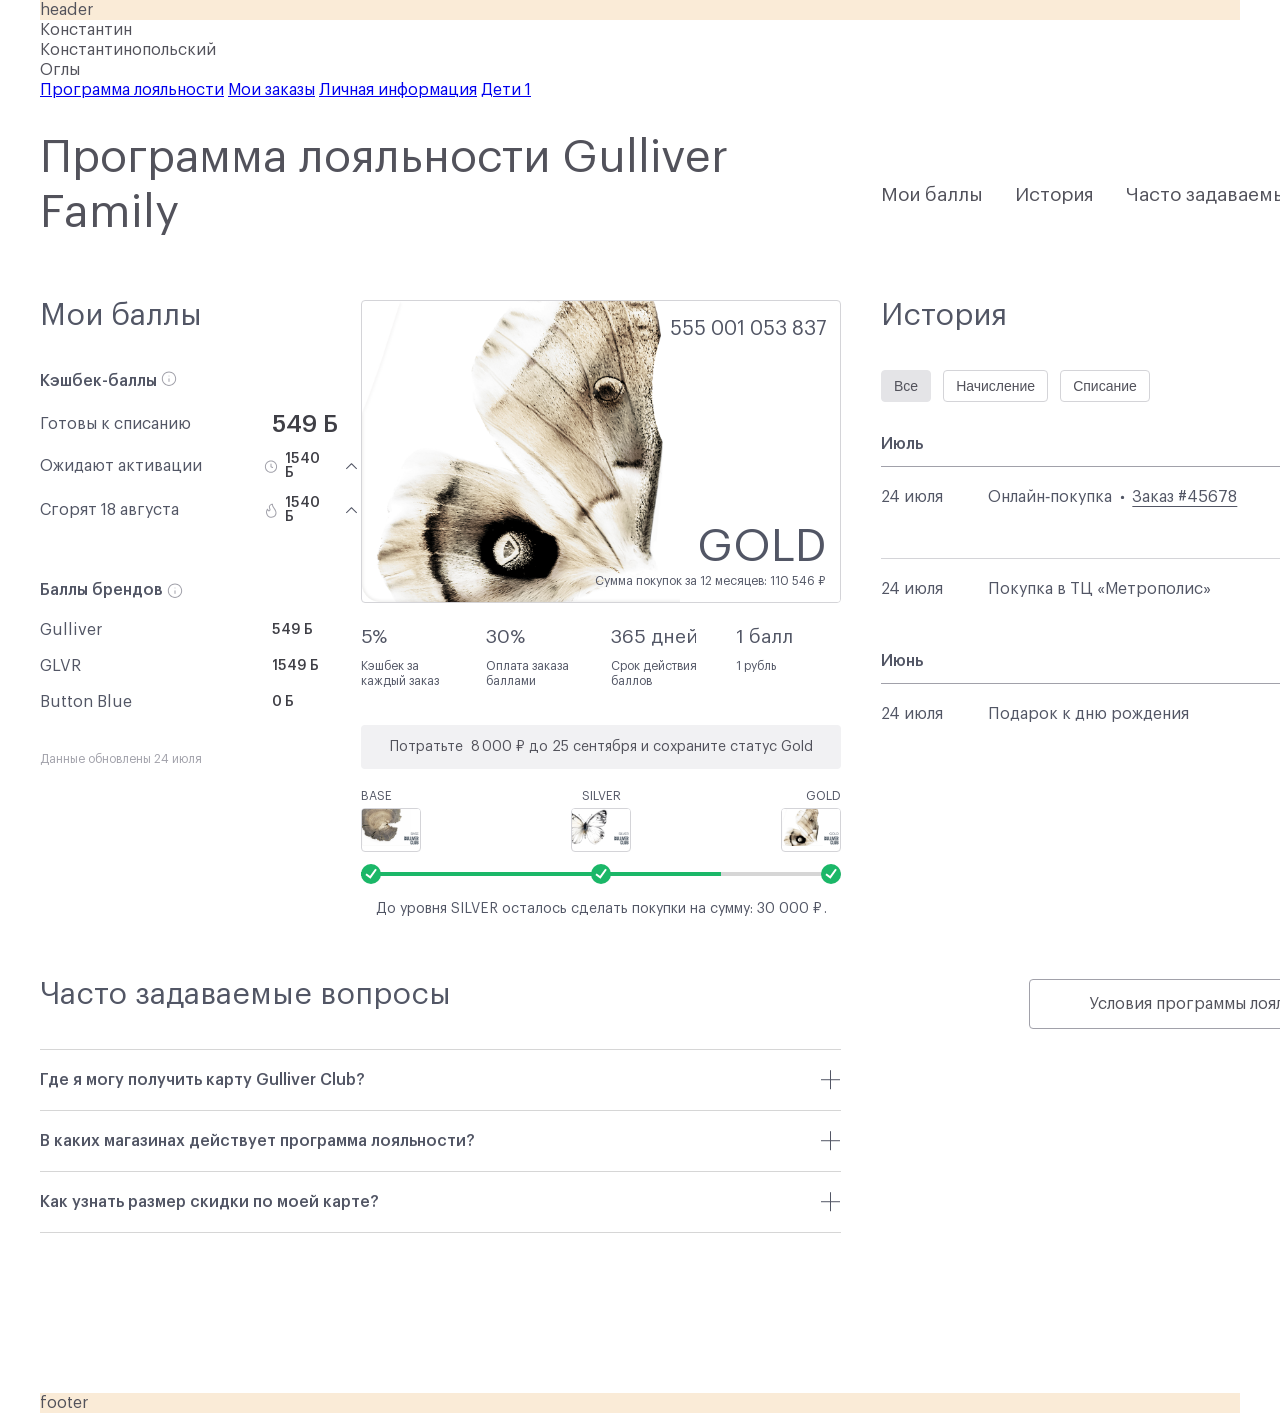
==== loyalty-program.html @ 59aca5d2 "new version" ====
<!DOCTYPE html>
<html lang="ru">

<head>
    <meta charset="UTF-8">
    <meta name="viewport" content="width=device-width, initial-scale=1.0">
    <title>Gulliver Family - Программа лояльности</title>
    <link rel="stylesheet" href="css/minireset.min.css">
    <link rel="stylesheet" href="fonts/stylesheet.css">
    <link rel="stylesheet" href="css/style.css">
</head>

<body>
    <div class="true-container">  
        <header class="header">header</header>

        <div class="personal-loyalty">

            <div class="personal-loyalty__sidebar sidebar">
                <div class="sidebar__username">Константин<br> Константинопольский<br> Оглы</div>
                <nav class="sidebar__menu">
                    <a href="#" class="sidebar__menu-item sidebar__menu-item_active">Программа лояльности</a>
                    <a href="#" class="sidebar__menu-item">Мои заказы</a>
                    <a href="#" class="sidebar__menu-item">Личная информация</a>
                    <a href="#" class="sidebar__menu-item">Дети <span class="sidebar__menu-count">1</span></a>
                </nav>
            </div>

            <div class="personal-loyalty__content loyalty">

                <h1 class="loyalty__title">Программа лояльности Gulliver Family</h1>

                <nav class="loyalty__menu">
                    <a href="#points" class="loyalty__menu-item">Мои баллы</a>
                    <a href="#history" class="loyalty__menu-item">История</a>
                    <a href="#faq" class="loyalty__menu-item">Часто задаваемые вопросы</a>
                </nav>

                <section class="loyalty__points points" id="points">
                    <div class="points__list-side">
                        <div class="section-title">Мои баллы</div>
                        <div class="points__wrapper">
                            <div class="points__block">
                                <div class="points__title">
                                    <span>Кэшбек-баллы</span>
                                    <div class="popover">
                                        <svg class="popover__button" width="16" height="17" viewBox="0 0 16 17" fill="none" xmlns="http://www.w3.org/2000/svg">
                                            <path d="M8.00098 1.55078C11.9587 1.55113 15.167 4.75995 15.167 8.71777C15.1666 12.6753 11.9585 15.8834 8.00098 15.8838C4.04315 15.8838 0.834337 12.6755 0.833984 8.71777C0.833984 4.75973 4.04294 1.55078 8.00098 1.55078ZM8.00098 2.55078C4.59522 2.55078 1.83398 5.31202 1.83398 8.71777C1.83434 12.1232 4.59544 14.8838 8.00098 14.8838C11.4062 14.8834 14.1666 12.123 14.167 8.71777C14.167 5.31223 11.4064 2.55113 8.00098 2.55078ZM8.00098 8.21777C8.27682 8.21812 8.50098 8.44185 8.50098 8.71777V11.3838C8.5008 11.6596 8.27672 11.8834 8.00098 11.8838C7.72494 11.8838 7.50115 11.6598 7.50098 11.3838V8.71777C7.50098 8.44163 7.72483 8.21777 8.00098 8.21777ZM8.00684 5.55078C8.28283 5.55095 8.50684 5.77474 8.50684 6.05078C8.50666 6.32667 8.28272 6.55061 8.00684 6.55078H8.00098C7.72494 6.55078 7.50115 6.32677 7.50098 6.05078C7.50098 5.77464 7.72483 5.55078 8.00098 5.55078H8.00684Z" fill="#A1A1AA"/>
                                        </svg>
                                        <div class="popover__content">
                                            <h3>Как работают кэшбек-баллы:</h3>
                                            <ul>
                                                <li>Начисляем 5% с каждой покупки</li>
                                                <li>Активируются через 14 дней (покупка в магазине) / 30 дней (интернет-заказ).</li>
                                                <li>При оплате товаров баллы бренда списываются первыми. Если баллов не хватило, спишутся кешбэк‑баллы</li>
                                                <li>Можно оплатить до 30 % любого заказа</li>
                                                <li>Срок жизни — 365 дней.</li>
                                            </ul>
                                            <p>Баллы не спишутся:</p>
                                            <ul>
                                                <li>В аутлетах</li>
                                                <li>В отделах «Gulliver Toys»</li>
                                                <li>На переоценку ‑10%/‑20%</li>
                                                <li>Подарочные сертификаты</li>
                                                <li>Оплату пакетов</li>
                                            </ul>
                                        </div>
                                    </div>
                                </div>
                                <div class="points__list">
                                    <div class="points__item points-item">
                                        <div class="points-item__name">Готовы к списанию</div>
                                        <div class="points-item__value points-item__value_big">549 Б</div>
                                    </div>
                                    <div class="points__item points-item points-item_collapse">
                                        <div class="points-item__name">Ожидают активации</div>
                                        <div class="points-item__value points-item__value_clock">1540 Б</div>
                                    </div>
                                    <div class="points__sublist">
                                        <div class="points__subitem points-subitem">
                                            <div class="points-subitem__name">Активируются 24 августа</div>
                                            <div class="points-subitem__value">800 Б</div>  
                                        </div>
                                        <div class="points__subitem points-subitem">
                                            <div class="points-subitem__name">Активируются 31 сентября</div>
                                            <div class="points-subitem__value">745 Б</div>  
                                        </div>                                                 
                                    </div> 
                                    <div class="points__item points-item points-item_collapse">
                                        <div class="points-item__name">Сгорят 18 августа</div>
                                        <div class="points-item__value points-item__value_fire">1540 Б</div>
                                    </div>
                                    <div class="points__sublist">
                                        <div class="points__subitem points-subitem">
                                            <div class="points-subitem__name">Активируются 24 августа</div>
                                            <div class="points-subitem__value">800 Б</div>  
                                        </div>
                                        <div class="points__subitem points-subitem">
                                            <div class="points-subitem__name">Активируются 31 сентября</div>
                                            <div class="points-subitem__value">745 Б</div>  
                                        </div>                                                 
                                    </div> 
                                </div>
                            </div>

                            <div class="points__block">
                                <div class="points__title">
                                    <span>Баллы брендов</span>
                                    <svg width="16" height="17" viewBox="0 0 16 17" fill="none" xmlns="http://www.w3.org/2000/svg">
                                        <path d="M8.00098 1.55078C11.9587 1.55113 15.167 4.75995 15.167 8.71777C15.1666 12.6753 11.9585 15.8834 8.00098 15.8838C4.04315 15.8838 0.834337 12.6755 0.833984 8.71777C0.833984 4.75973 4.04294 1.55078 8.00098 1.55078ZM8.00098 2.55078C4.59522 2.55078 1.83398 5.31202 1.83398 8.71777C1.83434 12.1232 4.59544 14.8838 8.00098 14.8838C11.4062 14.8834 14.1666 12.123 14.167 8.71777C14.167 5.31223 11.4064 2.55113 8.00098 2.55078ZM8.00098 8.21777C8.27682 8.21812 8.50098 8.44185 8.50098 8.71777V11.3838C8.5008 11.6596 8.27672 11.8834 8.00098 11.8838C7.72494 11.8838 7.50115 11.6598 7.50098 11.3838V8.71777C7.50098 8.44163 7.72483 8.21777 8.00098 8.21777ZM8.00684 5.55078C8.28283 5.55095 8.50684 5.77474 8.50684 6.05078C8.50666 6.32667 8.28272 6.55061 8.00684 6.55078H8.00098C7.72494 6.55078 7.50115 6.32677 7.50098 6.05078C7.50098 5.77464 7.72483 5.55078 8.00098 5.55078H8.00684Z" fill="#A1A1AA"/>
                                    </svg>
                                </div>
                                <div class="points__list">
                                    <div class="points__item points-item">
                                        <div class="points-item__name">Gulliver</div>
                                        <div class="points-item__value">549 Б</div>
                                    </div>
                                    <div class="points__item points-item">
                                        <div class="points-item__name">GLVR</div>
                                        <div class="points-item__value">1549 Б</div>
                                    </div>
                                    <div class="points__item points-item">
                                        <div class="points-item__name">Button Blue</div>
                                        <div class="points-item__value">0 Б</div>
                                    </div>
                                </div>
                            </div>
                        </div> 
                        <div class="points__update">Данные обновлены 24 июля</div>
                    </div>
                    <div class="points__card-side">
                        <div class="card__image card-image">
                            <img class="card-image__image" src="img/card_gold.png" alt="">
                            <div class="card-image__overlay"></div>
                            <div class="card-image__number">555 001 053 837</div>
                            <div class="card-image__title">
                                <div class="card-image__status">GOLD</div>
                                <div class="card-image__amount">Сумма покупок за 12 месяцев:  110 546 ₽ </div>                                
                            </div>
                        </div>
                        <div class="card__conditions conditions">
                            <div class="conditions__item">
                                <div class="conditions__name">5%</div>
                                <div class="conditions__value">Кэшбек за каждый заказ</div>
                            </div>
                            <div class="conditions__item">
                                <div class="conditions__name">30%</div>
                                <div class="conditions__value">Оплата заказа баллами</div>
                            </div>
                            <div class="conditions__item">
                                <div class="conditions__name">365 дней</div>
                                <div class="conditions__value">Срок действия баллов</div>
                            </div>
                            <div class="conditions__item">
                                <div class="conditions__name">1 балл</div>
                                <div class="conditions__value">1 рубль</div>
                            </div>
                        </div>
                        <div class="card__message">Потратьте  8 000 ₽ до 25 сентября и сохраните статус Gold</div>

                        <div class="card__progress progress">
                            <div class="progress__status progress-status">
                                <div class="progress-status__item">
                                    <div class="progress-status__name">BASE</div>
                                    <div class="progress-status__image">
                                        <img src="img/card_base.png" alt="">
                                    </div>
                                </div>
                                <div class="progress-status__item">
                                    <div class="progress-status__name progress-status__name_center">SILVER</div>
                                    <div class="progress-status__image">
                                        <img src="img/card_silver.png" alt="">
                                    </div>
                                </div>
                                <div class="progress-status__item">
                                    <div class="progress-status__name progress-status__name_right">GOLD</div>
                                    <div class="progress-status__image">
                                        <img src="img/card_gold.png" alt="">
                                    </div>
                                </div>
                            </div>
                            <div class="progress__wrapper">
                                <progress class="progress__line" value="75" max="100"></progress>
                                <div class="progress__marker progress__marker_0 progress__marker_active"></div>
                                <div class="progress__marker progress__marker_50 progress__marker_active"></div>
                                <div class="progress__marker progress__marker_100 progress__marker_active"></div>                                
                            </div>
                            <div class="progress__message">До уровня SILVER осталось сделать покупки на сумму: 30 000 ₽ .</div>
                        </div>
                    </div>

                </section>

                <section class="loyalty__history history" id="history">
                    <div class="section-title">История</div>
                    <div class="history__header">
                        <div class="history__filter">
                            <button class="history__filter-item history__filter-item_active">Все</button>
                            <button class="history__filter-item">Начисление</button>
                            <button class="history__filter-item">Списание</button>
                        </div>
                        <input class="history__date-picker" id="air_datepicker" type="text">
                    </div>
                    <div class="history__wrapper">

                        <div class="history__block">
                            <div class="history__title">Июль</div>
                            <div class="history__item history-item">
                                <div class="history-item__date">24 июля</div>
                                <div class="history-item__order">
                                    <span class="history-item__order-action">Онлайн‑покупка</span>
                                    <a href="#" class="history-item__order-link">Заказ #45678</a>
                                </div>
                                <div class="history-item__points">
                                    <div class="history-item__points-changes">+ 549 Б</div>
                                    <div class="history-item__points-event history-item__points-event_clock">Активируются 07.08.25</div>
                                </div>
                            </div>
                            <div class="history__item history-item">
                                <div class="history-item__date">24 июля</div>
                                <div class="history-item__order">
                                    <div class="history-item__order-action">Покупка в ТЦ «Метрополис»</div>
                                </div>
                                <div class="history-item__points">
                                    <div class="history-item__points-changes">+ 549 Б</div>
                                    <div class="history-item__points-event history-item__points-event_fire">Сгорят 20.01.26</div>
                                </div>
                            </div>
                        </div>
                        <div class="history__block">
                            <div class="history__title">Июнь</div>
                            <div class="history__item history-item">
                                <div class="history-item__date">24 июля</div>
                                <div class="history-item__order">
                                    <div class="history-item__order-action">Подарок к дню рождения</div>
                                </div>
                                <div class="history-item__points">
                                    <div class="history-item__points-changes">+ 549 Б</div>
                                    <div class="history-item__points-event history-item__points-event_fire">Сгорят 07.08.25</div>
                                </div>
                            </div>
                        </div>

                    </div>
                </section>

                <section class="loyalty__faq faq" id="faq">
                    <div class="section-title">Часто задаваемые вопросы</div>
                    <div class="faq__item">
                        <button class="faq__question">Где я могу получить карту Gulliver Club?</button>
                        <div class="faq__answer">
                            <div class="faq__answer-inner">
                                <p>Вы можете связаться с нами любым удобным для вас способом. Все необходимые телефоны и адреса электронной почты указаны в разделе Контакты. Сотрудники офиса компании Gulliver работают в будние дни с 9:00 до 18:00 по московскому времени.</p>
                                <p>Вы можете связаться с нами любым удобным для вас способом. Все необходимые телефоны и адреса электронной почты указаны в разделе Контакты. Сотрудники офиса компании Gulliver работают в будние дни с 9:00 до 18:00 по московскому времени.</p>
                            </div>
                        </div>
                    </div>
                    <div class="faq__item">
                        <button class="faq__question">В каких магазинах действует программа лояльности?</button>
                        <div class="faq__answer">
                            <div class="faq__answer-inner">
                                <p>Вы можете связаться с нами любым удобным для вас способом. Все необходимые телефоны и адреса электронной почты указаны в разделе Контакты. Сотрудники офиса компании Gulliver работают в будние дни с 9:00 до 18:00 по московскому времени.</p>
                                <p>Вы можете связаться с нами любым удобным для вас способом. Все необходимые телефоны и адреса электронной почты указаны в разделе Контакты. Сотрудники офиса компании Gulliver работают в будние дни с 9:00 до 18:00 по московскому времени.</p>
                            </div>
                        </div>
                    </div>
                    <div class="faq__item">
                        <button class="faq__question">Как узнать размер скидки по моей карте?</button>
                        <div class="faq__answer">
                            <div class="faq__answer-inner">
                                <p>Вы можете связаться с нами любым удобным для вас способом. Все необходимые телефоны и адреса электронной почты указаны в разделе Контакты. Сотрудники офиса компании Gulliver работают в будние дни с 9:00 до 18:00 по московскому времени.</p>
                                <p>Вы можете связаться с нами любым удобным для вас способом. Все необходимые телефоны и адреса электронной почты указаны в разделе Контакты. Сотрудники офиса компании Gulliver работают в будние дни с 9:00 до 18:00 по московскому времени.</p>
                            </div>
                        </div>
                    </div>
                </section>

                <div class="loyalty__container">
                    <a href="#" class="loyalty__button">Условия программы лояльности</a>
                </div>

            </div>
        </div>

        <footer class="footer">footer</footer>
    </div>

    <script src="js/script.js"></script>
</body>

</html>
---- css/minireset.min.css ----
/*! minireset.css v0.0.6 | MIT License | github.com/jgthms/minireset.css */html,body,p,ol,ul,li,dl,dt,dd,blockquote,figure,fieldset,legend,textarea,pre,iframe,hr,h1,h2,h3,h4,h5,h6{margin:0;padding:0}h1,h2,h3,h4,h5,h6{font-size:100%;font-weight:normal}ul{list-style:none}button,input,select{margin:0}html{box-sizing:border-box}*,*::before,*::after{box-sizing:inherit}img,video{height:auto;max-width:100%}iframe{border:0}table{border-collapse:collapse;border-spacing:0}td,th{padding:0}
---- fonts/stylesheet.css ----
@font-face {
    font-family: 'Graphik LCG';
    src: url('GraphikLCG-MediumItalic.eot');
    src: local('Graphik LCG Medium Italic'), local('GraphikLCG-MediumItalic'),
        url('GraphikLCG-MediumItalic.eot?#iefix') format('embedded-opentype'),
        url('GraphikLCG-MediumItalic.woff2') format('woff2'),
        url('GraphikLCG-MediumItalic.woff') format('woff'),
        url('GraphikLCG-MediumItalic.ttf') format('truetype');
    font-weight: 500;
    font-style: italic;
}

@font-face {
    font-family: 'Graphik LCG';
    src: url('GraphikLCG-SuperItalic.eot');
    src: local('Graphik LCG Super Italic'), local('GraphikLCG-SuperItalic'),
        url('GraphikLCG-SuperItalic.eot?#iefix') format('embedded-opentype'),
        url('GraphikLCG-SuperItalic.woff2') format('woff2'),
        url('GraphikLCG-SuperItalic.woff') format('woff'),
        url('GraphikLCG-SuperItalic.ttf') format('truetype');
    font-weight: normal;
    font-style: italic;
}

@font-face {
    font-family: 'Graphik LCG';
    src: url('GraphikLCG-SemiboldItalic.eot');
    src: local('Graphik LCG Semibold Italic'), local('GraphikLCG-SemiboldItalic'),
        url('GraphikLCG-SemiboldItalic.eot?#iefix') format('embedded-opentype'),
        url('GraphikLCG-SemiboldItalic.woff2') format('woff2'),
        url('GraphikLCG-SemiboldItalic.woff') format('woff'),
        url('GraphikLCG-SemiboldItalic.ttf') format('truetype');
    font-weight: 600;
    font-style: italic;
}

@font-face {
    font-family: 'Graphik LCG';
    src: url('GraphikLCG-Black.eot');
    src: local('Graphik LCG Black'), local('GraphikLCG-Black'),
        url('GraphikLCG-Black.eot?#iefix') format('embedded-opentype'),
        url('GraphikLCG-Black.woff2') format('woff2'),
        url('GraphikLCG-Black.woff') format('woff'),
        url('GraphikLCG-Black.ttf') format('truetype');
    font-weight: 900;
    font-style: normal;
}

@font-face {
    font-family: 'Graphik LCG';
    src: url('GraphikLCG-Super.eot');
    src: local('Graphik LCG Super'), local('GraphikLCG-Super'),
        url('GraphikLCG-Super.eot?#iefix') format('embedded-opentype'),
        url('GraphikLCG-Super.woff2') format('woff2'),
        url('GraphikLCG-Super.woff') format('woff'),
        url('GraphikLCG-Super.ttf') format('truetype');
    font-weight: normal;
    font-style: normal;
}

@font-face {
    font-family: 'Graphik LCG';
    src: url('GraphikLCG-Thin.eot');
    src: local('Graphik LCG Thin'), local('GraphikLCG-Thin'),
        url('GraphikLCG-Thin.eot?#iefix') format('embedded-opentype'),
        url('GraphikLCG-Thin.woff2') format('woff2'),
        url('GraphikLCG-Thin.woff') format('woff'),
        url('GraphikLCG-Thin.ttf') format('truetype');
    font-weight: 100;
    font-style: normal;
}

@font-face {
    font-family: 'Graphik LCG';
    src: url('GraphikLCG-ExtralightItalic.eot');
    src: local('Graphik LCG Extralight Italic'), local('GraphikLCG-ExtralightItalic'),
        url('GraphikLCG-ExtralightItalic.eot?#iefix') format('embedded-opentype'),
        url('GraphikLCG-ExtralightItalic.woff2') format('woff2'),
        url('GraphikLCG-ExtralightItalic.woff') format('woff'),
        url('GraphikLCG-ExtralightItalic.ttf') format('truetype');
    font-weight: 200;
    font-style: italic;
}

@font-face {
    font-family: 'Graphik LCG';
    src: url('GraphikLCG-Regular.eot');
    src: local('Graphik LCG Regular'), local('GraphikLCG-Regular'),
        url('GraphikLCG-Regular.eot?#iefix') format('embedded-opentype'),
        url('GraphikLCG-Regular.woff2') format('woff2'),
        url('GraphikLCG-Regular.woff') format('woff'),
        url('GraphikLCG-Regular.ttf') format('truetype');
    font-weight: normal;
    font-style: normal;
}

@font-face {
    font-family: 'Graphik LCG';
    src: url('GraphikLCG-BoldItalic.eot');
    src: local('Graphik LCG Bold Italic'), local('GraphikLCG-BoldItalic'),
        url('GraphikLCG-BoldItalic.eot?#iefix') format('embedded-opentype'),
        url('GraphikLCG-BoldItalic.woff2') format('woff2'),
        url('GraphikLCG-BoldItalic.woff') format('woff'),
        url('GraphikLCG-BoldItalic.ttf') format('truetype');
    font-weight: bold;
    font-style: italic;
}

@font-face {
    font-family: 'Graphik LCG';
    src: url('GraphikLCG-LightItalic.eot');
    src: local('Graphik LCG Light Italic'), local('GraphikLCG-LightItalic'),
        url('GraphikLCG-LightItalic.eot?#iefix') format('embedded-opentype'),
        url('GraphikLCG-LightItalic.woff2') format('woff2'),
        url('GraphikLCG-LightItalic.woff') format('woff'),
        url('GraphikLCG-LightItalic.ttf') format('truetype');
    font-weight: 300;
    font-style: italic;
}

@font-face {
    font-family: 'Graphik LCG';
    src: url('GraphikLCG-BlackItalic.eot');
    src: local('Graphik LCG Black Italic'), local('GraphikLCG-BlackItalic'),
        url('GraphikLCG-BlackItalic.eot?#iefix') format('embedded-opentype'),
        url('GraphikLCG-BlackItalic.woff2') format('woff2'),
        url('GraphikLCG-BlackItalic.woff') format('woff'),
        url('GraphikLCG-BlackItalic.ttf') format('truetype');
    font-weight: 900;
    font-style: italic;
}

@font-face {
    font-family: 'Graphik LCG';
    src: url('GraphikLCG-Medium.eot');
    src: local('Graphik LCG Medium'), local('GraphikLCG-Medium'),
        url('GraphikLCG-Medium.eot?#iefix') format('embedded-opentype'),
        url('GraphikLCG-Medium.woff2') format('woff2'),
        url('GraphikLCG-Medium.woff') format('woff'),
        url('GraphikLCG-Medium.ttf') format('truetype');
    font-weight: 500;
    font-style: normal;
}

@font-face {
    font-family: 'Graphik LCG';
    src: url('GraphikLCG-Light.eot');
    src: local('Graphik LCG Light'), local('GraphikLCG-Light'),
        url('GraphikLCG-Light.eot?#iefix') format('embedded-opentype'),
        url('GraphikLCG-Light.woff2') format('woff2'),
        url('GraphikLCG-Light.woff') format('woff'),
        url('GraphikLCG-Light.ttf') format('truetype');
    font-weight: 300;
    font-style: normal;
}

@font-face {
    font-family: 'Graphik LCG';
    src: url('GraphikLCG-Semibold.eot');
    src: local('Graphik LCG Semibold'), local('GraphikLCG-Semibold'),
        url('GraphikLCG-Semibold.eot?#iefix') format('embedded-opentype'),
        url('GraphikLCG-Semibold.woff2') format('woff2'),
        url('GraphikLCG-Semibold.woff') format('woff'),
        url('GraphikLCG-Semibold.ttf') format('truetype');
    font-weight: 600;
    font-style: normal;
}

@font-face {
    font-family: 'Graphik LCG';
    src: url('GraphikLCG-Bold.eot');
    src: local('Graphik LCG Bold'), local('GraphikLCG-Bold'),
        url('GraphikLCG-Bold.eot?#iefix') format('embedded-opentype'),
        url('GraphikLCG-Bold.woff2') format('woff2'),
        url('GraphikLCG-Bold.woff') format('woff'),
        url('GraphikLCG-Bold.ttf') format('truetype');
    font-weight: bold;
    font-style: normal;
}

@font-face {
    font-family: 'Graphik LCG';
    src: url('GraphikLCG-Extralight.eot');
    src: local('Graphik LCG Extralight'), local('GraphikLCG-Extralight'),
        url('GraphikLCG-Extralight.eot?#iefix') format('embedded-opentype'),
        url('GraphikLCG-Extralight.woff2') format('woff2'),
        url('GraphikLCG-Extralight.woff') format('woff'),
        url('GraphikLCG-Extralight.ttf') format('truetype');
    font-weight: 200;
    font-style: normal;
}

@font-face {
    font-family: 'Graphik LCG';
    src: url('GraphikLCG-ThinItalic.eot');
    src: local('Graphik LCG Thin Italic'), local('GraphikLCG-ThinItalic'),
        url('GraphikLCG-ThinItalic.eot?#iefix') format('embedded-opentype'),
        url('GraphikLCG-ThinItalic.woff2') format('woff2'),
        url('GraphikLCG-ThinItalic.woff') format('woff'),
        url('GraphikLCG-ThinItalic.ttf') format('truetype');
    font-weight: 100;
    font-style: italic;
}

@font-face {
    font-family: 'Graphik LCG';
    src: url('GraphikLCG-RegularItalic.eot');
    src: local('Graphik LCG Regular Italic'), local('GraphikLCG-RegularItalic'),
        url('GraphikLCG-RegularItalic.eot?#iefix') format('embedded-opentype'),
        url('GraphikLCG-RegularItalic.woff2') format('woff2'),
        url('GraphikLCG-RegularItalic.woff') format('woff'),
        url('GraphikLCG-RegularItalic.ttf') format('truetype');
    font-weight: normal;
    font-style: italic;
}
---- css/style.css ----
/* #region common */
html {
    scroll-behavior: smooth;
}
body {
    font-family: 'Graphik LCG', sans-serif;
    background-color: #fff;
    color: #52525B;
    font-size: 16px;
    font-weight: 400;
    line-height: 1.25;
}
:root {
    --main: #525665;
    --black-hover: #111215;
    --gray_01: #D6D6D6;
    --gray_02: #A6A6A6;
    --primary: #52525B;
    --secondary: #A1A1AA;
    --lines: #D4D4D8;
    --primary_third: #E4E4E7;
    --black: #3F3F46;
    --bg: #F1F1F3;
    --progress: #1BB768;
    --progress_bg: #D6D6D6;

}
/* container */
.true-container {
    width: calc(1360px + 40px * 2);
    max-width: 100%;
    margin: 0 auto;
    padding: 0 40px;
}

@media (max-width: 991px) {
    .true-container {
        padding: 0 30px;
    }
}

@media (max-width: 575px) {
    .true-container {
        padding: 0 20px;
    }
}

.header,
.footer {
    background-color: antiquewhite;
}
/* #endregion common */

/* #region layouts */
.loyalty {
    display: grid;
    grid-template-columns: 3fr 9fr;
    column-gap: 40px;
    padding: 30px 0 100px 0;
}
/* sidebar */
.loyalty__sidebar {
}
.sidebar {
}
.sidebar__user-info {
    color: var(--main);
    font-weight: 400;
    font-size: 19px;
    line-height: 20px;
    margin-bottom: 30px;
}
.user-info {}
.sidebar__menu {
}
.sidebar-menu {
    display: flex;
    flex-direction: column;
    gap: 20px;
}
.sidebar-menu__item {
    color: var(--main);
    font-weight: 400;
    font-size: 16px;
    line-height: 20px;
    text-decoration: none;
}
.sidebar-menu__item_active {
    color: var(--black-hover);
}
.loyalty__content {
}

/* #endregion layouts */

.loyalty {
}
.loyalty__title {
    color: var(--primary);
    font-weight: 400;
    font-size: 45px;
    line-height: 55px;
    letter-spacing: -0.02px;
    margin-bottom: 60px;
}
.loyalty__menu {
    display: flex;
    align-items: center;
    gap: 32px;
    margin-bottom: 40px;
}
.loyalty__menu-item {
    color: var(--primary);
    font-weight: 400;
    font-size: 19px;
    line-height: 20px;
    text-decoration: none;
}
.personal-loyalty__content section {
    margin-bottom: 60px;
}
.loyalty__container {
    text-align: center;
}
.loyalty__button {
    height: 50px;
    display: inline-flex;
    align-items: center;
    justify-content: center;
    padding: 0 60px;
    border: 1px solid var(--secondary);
    border-radius: 4px;
    text-decoration: none;
    color: var(--primary);
    font-weight: 400;
    font-size: 16px;
    line-height: 20px;  
}
.section-title {
    color: var(--main);
    font-weight: 400;
    font-size: 30px;
    line-height: 30px;
    margin-bottom: 40px;
}

/* loyalty points */
.loyalty__points {
}
.points {
    display: grid;
    grid-template-columns: 1fr 480px;
}
.points__list-side {
}
.points__wrapper {
    /* margin-bottom: 20px; */
}
.points__block {
    margin-bottom: 40px;
}
.points__title {
    display: flex;
    align-items: center;
    gap: 4px;
    color: var(--main);
    font-weight: 500;
    font-size: 16px;
    line-height: 20px;
    margin-bottom: 20px;
}
.points__list {
}
.points__item {
    display: flex;
    align-items: center;
    gap: 12px;  
    margin-bottom: 16px;  
}
.points-item__name {
    color: var(--main);
    font-weight: 400;
    font-size: 16px;
    line-height: 20px; 
    width: 220px; 
}
.points-item__value {
    display: flex;
    align-items: center;
    color: var(--black);
    font-weight: 500;
    font-size: 14px;
    line-height: 100%;   
}
.points-item__value_big {
    font-size: 24px;
}
.points-item__value_clock {
    background: url('data:image/svg+xml,<svg width="16" height="17" viewBox="0 0 16 17" fill="none" xmlns="http://www.w3.org/2000/svg"><path d="M8 2.61719C11.3686 2.61737 14.1004 5.34816 14.1006 8.7168C14.1004 12.0854 11.3686 14.8172 8 14.8174C4.63138 14.8172 1.9006 12.0854 1.90039 8.7168C1.90058 5.34816 4.63136 2.61738 8 2.61719ZM8 3.61719C5.18365 3.61738 2.90058 5.90045 2.90039 8.7168C2.9006 11.5331 5.18366 13.8172 8 13.8174C10.8163 13.8172 13.1004 11.5331 13.1006 8.7168C13.1004 5.90044 10.8164 3.61737 8 3.61719ZM8 5.41699C8.27592 5.41718 8.49989 5.64106 8.5 5.91699V8.40723L9.82422 9.07031C10.0707 9.19404 10.1712 9.49447 10.0479 9.74121C9.92435 9.98765 9.62366 10.0877 9.37695 9.96484L7.77637 9.16406C7.60734 9.07935 7.50015 8.90587 7.5 8.7168V5.91699C7.50011 5.64107 7.7241 5.4172 8 5.41699Z" fill="%23A1A1AA"/></svg>') no-repeat left center;
    padding-left: 22px;
}
.points-item__value_fire {
    background: url('data:image/svg+xml,<svg width="16" height="17" viewBox="0 0 16 17" fill="none" xmlns="http://www.w3.org/2000/svg"><path d="M8.16991 3.0988C8.42156 2.96881 8.6873 2.86815 8.96191 2.7988C8.98591 3.3388 9.15391 3.8728 9.38191 4.3828C9.70591 5.1038 10.1819 5.8398 10.6459 6.5528L10.6999 6.6348C11.1549 7.3318 11.5999 8.0128 11.9379 8.6968C12.2879 9.4058 12.5029 10.0758 12.5029 10.7168C12.5029 11.8698 12.1579 12.8638 11.5109 13.5648C10.8709 14.2598 9.88691 14.7168 8.50291 14.7168C7.10591 14.7168 6.13491 14.3128 5.45691 13.6918C4.76991 13.0638 4.33491 12.1688 4.09891 11.1078C3.87691 10.1098 4.07291 9.2148 4.33391 8.5578C4.37658 8.45113 4.41991 8.35113 4.46391 8.2578L4.58891 8.5088C4.67924 8.69003 4.80442 8.85167 4.95729 8.98447C5.11016 9.11727 5.28772 9.21861 5.47981 9.2827C5.67189 9.34679 5.87473 9.37237 6.07672 9.35797C6.2787 9.34358 6.47586 9.28949 6.65691 9.1988C7.50291 8.7758 7.73691 7.7388 7.37891 6.9628C7.00691 6.1558 6.71691 5.1528 6.97591 4.3748C7.17091 3.7908 7.63391 3.3748 8.16891 3.0988M4.10991 6.9058L4.10791 6.9098L4.10291 6.9158L4.08691 6.9358L4.03591 7.0068C3.99191 7.06746 3.93525 7.1528 3.86591 7.2628C3.68553 7.55758 3.53096 7.8674 3.40391 8.1888C3.09391 8.9688 2.84391 10.0738 3.12291 11.3258C3.38791 12.5158 3.89791 13.6198 4.78191 14.4298C5.67391 15.2458 6.89891 15.7168 8.50291 15.7168C10.1209 15.7168 11.3869 15.1738 12.2459 14.2438C13.0989 13.3198 13.5029 12.0638 13.5029 10.7168C13.5029 9.8578 13.2179 9.0278 12.8339 8.2528C12.4689 7.5148 11.9939 6.7888 11.5489 6.1058L11.4839 6.0058C11.0109 5.2808 10.5799 4.6108 10.2939 3.9728C10.0079 3.3348 9.89691 2.7928 9.99191 2.3148C10.0064 2.24229 10.0046 2.16746 9.98673 2.09572C9.96882 2.02397 9.93523 1.95709 9.88836 1.8999C9.84149 1.8427 9.78252 1.79661 9.7157 1.76495C9.64887 1.73329 9.57586 1.71684 9.50191 1.7168C9.07991 1.7168 8.37691 1.8648 7.70991 2.2098C7.03691 2.5588 6.33291 3.1428 6.02791 4.0588C5.63791 5.2288 6.08691 6.5488 6.47091 7.3818C6.64191 7.7518 6.49291 8.1618 6.20991 8.3038C6.14638 8.33573 6.07717 8.3548 6.00625 8.35991C5.93533 8.36503 5.8641 8.35609 5.79665 8.3336C5.72919 8.31112 5.66684 8.27553 5.61317 8.22889C5.55951 8.18224 5.51558 8.12546 5.48391 8.0618L4.94891 6.9928C4.9113 6.91759 4.85533 6.85308 4.78618 6.80524C4.71703 6.7574 4.63692 6.72777 4.55328 6.7191C4.46964 6.71042 4.38517 6.72299 4.30767 6.75562C4.23017 6.78825 4.16216 6.83991 4.10991 6.9058Z" fill="%23A1A1AA"/></svg>') no-repeat left center;
    padding-left: 22px;
}
.points__sublist {
    max-height: 0;
    overflow: hidden;
    transition: max-height 0.35s ease-in-out;  
}
.points-subitem {
    display: flex;
    align-items: center;
    gap: 12px; 
    margin-bottom: 16px;
}
.points-subitem__name {
    color: var(--secondary);
    font-weight: 400;
    font-size: 14px;
    line-height: 19px;
    padding-left: 20px;
    width: 220px;
}
.points-subitem__value {
    color: var(--black);
    font-weight: 500;
    font-size: 14px;
    line-height: 100%;   
}
.points-item_collapse {
    cursor: pointer;
}
.points-item_collapse::after {
    content: "";
    width: 20px;
    height: 20px;
    background: url('data:image/svg+xml,<svg width="20" height="21" viewBox="0 0 20 21" fill="none" xmlns="http://www.w3.org/2000/svg"><path d="M4.64648 12.8633C4.45122 13.0585 4.45122 13.3751 4.64648 13.5703C4.84175 13.7656 5.15825 13.7656 5.35352 13.5703L10 8.92383L14.6465 13.5703C14.8417 13.7656 15.1583 13.7656 15.3535 13.5703C15.5488 13.3751 15.5488 13.0585 15.3535 12.8633L10.3535 7.86328C10.1583 7.66802 9.84175 7.66802 9.64648 7.86328L4.64648 12.8633Z" fill="%23525665"/></svg>') center center;
    transition: transform 0.35s ease-out;  
}
.points-item_active::after {
    transform: rotate(180deg);
}
.points__sublist_show {
    max-height: 100vh;
}


.points__update {
    color: var(--secondary);
    font-weight: 400;
    font-size: 12px;
    line-height: 15px;   
}
.points__card-side {
}
.card__image {
}
.card-image {
    position: relative;
    border: 1px solid var(--lines);
    border-radius: 4px;
    overflow: hidden;
    margin-bottom: 12px;
}
.card-image__image {
    display: block;
}
.card-image__overlay {
    position: absolute;
    right: 0;
    bottom: 0;
    width: 160px;
    height: 130px;
    background-color: #fff;
}
.card-image__number {
    position: absolute;
    top: 13px;
    right: 13px;
    color: var(--main);
    font-weight: 400;
    font-size: 20px;
    line-height: 30px;
}
.card-image__title {
    position: absolute;  
    bottom: 13px;
    right: 13px;  
    text-align: right;
}
.card-image__status {
    color: var(--main);
    font-weight: 400;
    font-size: 45px;
    line-height: 55px;
    letter-spacing: -0.02px;
}
.card-image__amount {
    color: var(--main);
    font-weight: 400;
    font-size: 12px;
    line-height: 15px;
}
.card__conditions {
}
.conditions {
    display: grid;
    grid-template-columns: repeat(4, 1fr);
    column-gap: 20px;
    margin-bottom: 24px;
}
.conditions__item {
    color: var(--main);
    padding: 12px 0;
}
.conditions__name {
    font-weight: 400;
    font-size: 19px;
    line-height: 20px;
    margin-bottom: 12px;
}
.conditions__value {
    font-weight: 400;
    font-size: 12px;
    line-height: 15px;
}
.card__message {
    background-color: var(--bg);
    color: var(--primary);
    height: 44px;
    display: flex;
    align-items: center;
    justify-content: center;
    padding: 0 20px;
    border-radius: 4px;
    font-weight: 400;
    font-size: 14px;
    line-height: 20px;
    margin-bottom: 20px;
}
.card__progress {
}
.progress {
}
.progress__status {
}
.progress-status {
    display: flex;   
    align-items: center;
    justify-content: space-between; 
    margin-bottom: 20px;
}
.progress-status__item {
}
.progress-status__name {
    color: var(--main);
    font-weight: 400;
    font-size: 12px;
    line-height: 15px;
    margin-bottom: 4px;
}
.progress-status__name_center {
    text-align: center;
}
.progress-status__name_right {
    text-align: right;
}
.progress-status__image {
    border: 1px solid var(--lines);
    border-radius: 4px;
    width: 60px;
}
.progress__wrapper {
    position: relative;
    margin-bottom: 24px;
}
.progress__marker {
    height: 4px;
    position: absolute;
    width: 20px;
    height: 20px;
    background: url('data:image/svg+xml,<svg width="12" height="11" viewBox="0 0 12 11" fill="none" xmlns="http://www.w3.org/2000/svg"><path d="M1 6.2832L5.24242 9.2832L11 1.2832" stroke="white" stroke-width="2"/></svg>') no-repeat center center;
    background-color: var(--progress_bg);
    border-radius: 50%;
}
.progress__marker_active {
    background-color: var(--progress);
}
.progress__marker_0 {
    left: 0;
    transform: translate(0, calc(-50% - 2px));
}
.progress__marker_50 {
    left: 50%; 
    transform: translate(-50%, calc(-50% - 2px));
}
.progress__marker_100 {
    right: 0;
    transform: translate(0, calc(-50% - 2px));
}
.progress__line {
    width: 100%; 
    appearance: none;
    display: block;
    height: 4px;
}
.progress__line::-webkit-progress-bar {
    background: var(--progress_bg);
}
.progress__line::-webkit-progress-value {
    background: var(--progress);
}
.progress__line::-moz-progress-bar {
    background: var(--progress);
}
.progress__message {
    color: var(--main);
    font-weight: 400;
    font-size: 14px;
    line-height: 19px;
    text-align: center;
} 


/* loyalty history */
.loyalty__history {
}
.history {
    width: 668px;
}
.history__header {
    display: flex;
    align-items: center;
    justify-content: space-between;
    margin-bottom: 32px;
}
.history__filter {
    display: flex;
    align-items: center;
    gap: 12px;     
}
.history__filter-item {
    background-color: #fff;
    color: var(--primary);
    height: 32px;
    display: flex;
    align-items: center;
    padding: 0 12px;
    font-weight: 400;
    font-size: 14px;
    line-height: 19px;
    border: 1px solid var(--lines);
    border-radius: 4px; 
    cursor: pointer;
}
.history__filter-item_active {
    background-color: var(--primary_third);
    border-color: var(--primary_third);
}
.history__date-picker {
    background-color: #fff;
    background: url('data:image/svg+xml, <svg width="20" height="21" viewBox="0 0 20 21" fill="none" xmlns="http://www.w3.org/2000/svg"><path d="M13.333 1.88379C13.6091 1.88379 13.833 2.10765 13.833 2.38379V3.55176C14.3711 3.5525 14.8141 3.55583 15.1826 3.58594C15.6304 3.62252 16.0127 3.69881 16.3623 3.87695C16.9267 4.16456 17.3852 4.62405 17.6729 5.18848C17.851 5.5381 17.9273 5.92036 17.9639 6.36816C17.9999 6.81006 18 7.35917 18 8.05078V15.0508C18 15.7424 18 16.2915 17.9639 16.7334C17.9273 17.181 17.8509 17.5626 17.6729 17.9121C17.3853 18.4765 16.9267 18.936 16.3623 19.2236C16.0127 19.4018 15.6304 19.4781 15.1826 19.5146C14.7407 19.5508 14.1918 19.5508 13.5 19.5508H6.5C5.80823 19.5508 5.25933 19.5508 4.81738 19.5146C4.36958 19.4781 3.98732 19.4018 3.6377 19.2236C3.0733 18.936 2.61473 18.4765 2.32715 17.9121C2.14911 17.5626 2.07272 17.181 2.03613 16.7334C2.00003 16.2915 2 15.7424 2 15.0508V8.05078C2 7.35917 2.00005 6.81006 2.03613 6.36816C2.07272 5.92036 2.14901 5.5381 2.32715 5.18848C2.61476 4.62405 3.07327 4.16456 3.6377 3.87695C3.98732 3.69881 4.36958 3.62252 4.81738 3.58594C5.18593 3.55583 5.62887 3.5525 6.16699 3.55176V2.38379C6.16699 2.10765 6.39085 1.88379 6.66699 1.88379C6.94299 1.88396 7.16699 2.10776 7.16699 2.38379V3.55078H12.833V2.38379C12.833 2.10776 13.057 1.88396 13.333 1.88379ZM3 15.0508C3 15.7587 3.00025 16.2597 3.03223 16.6514C3.06374 17.037 3.12356 17.2729 3.21777 17.458C3.40946 17.8342 3.71563 18.1403 4.0918 18.332C4.2769 18.4263 4.51267 18.486 4.89844 18.5176C5.29023 18.5496 5.79168 18.5508 6.5 18.5508H13.5C14.2083 18.5508 14.7098 18.5496 15.1016 18.5176C15.4873 18.486 15.7231 18.4263 15.9082 18.332C16.2844 18.1403 16.5905 17.8342 16.7822 17.458C16.8764 17.2729 16.9363 17.037 16.9678 16.6514C16.9997 16.2597 17 15.7587 17 15.0508V9.55078H3V15.0508ZM9.72266 11.1348C9.87608 11.0325 10.0737 11.0224 10.2363 11.1094C10.3988 11.1964 10.5 11.3665 10.5 11.5508V15.2168H11.042C11.3179 15.217 11.5418 15.4409 11.542 15.7168C11.542 15.9928 11.318 16.2166 11.042 16.2168H8.95801C8.68201 16.2166 8.45801 15.9928 8.45801 15.7168C8.45818 15.4409 8.68212 15.217 8.95801 15.2168H9.5V12.4844L9.02734 12.7998C8.79758 12.953 8.48716 12.8909 8.33398 12.6611C8.18081 12.4314 8.24289 12.1209 8.47266 11.9678L9.72266 11.1348ZM7.16699 5.7168C7.16699 5.99283 6.94298 6.21662 6.66699 6.2168C6.39085 6.2168 6.16699 5.99294 6.16699 5.7168V4.55176C5.62984 4.55257 5.22582 4.55626 4.89844 4.58301C4.51265 4.61455 4.27691 4.67424 4.0918 4.76855C3.71557 4.96031 3.40948 5.26633 3.21777 5.64258C3.12348 5.82771 3.06375 6.06338 3.03223 6.44922C3.00022 6.84101 3 7.3425 3 8.05078V8.55078H17V8.05078C17 7.3425 16.9998 6.84101 16.9678 6.44922C16.9362 6.06338 16.8765 5.82771 16.7822 5.64258C16.5905 5.26633 16.2844 4.96031 15.9082 4.76855C15.7231 4.67424 15.4873 4.61455 15.1016 4.58301C14.7742 4.55626 14.3702 4.55257 13.833 4.55176V5.7168C13.833 5.99294 13.6091 6.2168 13.333 6.2168C13.057 6.21662 12.833 5.99283 12.833 5.7168V4.55078H7.16699V5.7168Z" fill="%23525665"/></svg>') no-repeat right 8px center #fff;
    color: var(--primary);
    height: 32px;
    display: flex;
    gap: 8px;
    align-items: center;
    padding: 0 36px 0 12px;
    font-weight: 400;
    font-size: 14px;
    line-height: 19px;
    border: 1px solid var(--lines);
    border-radius: 4px; 
    cursor: pointer;
}
.history__wrapper {
}
.history__block {
    display: flex;
    flex-direction: column;
}
.history__title {
    color: var(--main);
    padding-bottom: 12px;
    border-bottom: 1px solid var(--secondary);
    font-weight: 500;
    font-size: 16px;
    line-height: 20px;
}
.history__item {
    height: 92px;
    display: flex;
    align-items: top;
    justify-content: space-between;
    gap: 12px;
    padding-top: 20px;
}
.history-item {
    color: var(--main);    
    border-bottom: 1px solid var(--lines);
    font-weight: 400;
    font-size: 16px;
    line-height: 20px;
}
.history-item:last-child {
    border-bottom: none;
}
.history-item__date {
    min-width: 95px;
}
.history-item__order {
    width: 100%;
    display: flex;
}
.history-item__order-action {
}
.history-item__order-link {
    color: var(--main);
    display: flex;
    text-decoration-color: var(--main);
    text-underline-offset: 4px;
}
.history-item__order-link::before {
    content: "";
    width: 20px;
    height: 20px;
    background: url('data:image/svg+xml,<svg width="5" height="5" viewBox="0 0 5 5" fill="none" xmlns="http://www.w3.org/2000/svg"><path d="M2.50175 4.0568C1.57775 4.0568 0.87775 3.3288 0.87775 2.4328C0.87775 1.5368 1.57775 0.808797 2.50175 0.808797C3.45375 0.808797 4.12575 1.5368 4.12575 2.4328C4.12575 3.3288 3.45375 4.0568 2.50175 4.0568Z" fill="%23525665"/></svg>') no-repeat center center;
}
.history-item__points {
    width: 160px;
    flex-shrink: 0;
}
.history-item__points-changes {
    color: var(--black);
    font-weight: 500;
    font-size: 16px;
    line-height: 100%;
    margin-bottom: 10px;
}
.history-item__points-event {
    color: var(--secondary);
    font-weight: 400;
    font-size: 12px;
    line-height: 15px;
    padding-left: 20px;
}
.history-item__points-event_clock {
    background: url('data:image/svg+xml,<svg width="16" height="17" viewBox="0 0 16 17" fill="none" xmlns="http://www.w3.org/2000/svg"><path d="M8 2.61719C11.3686 2.61737 14.1004 5.34816 14.1006 8.7168C14.1004 12.0854 11.3686 14.8172 8 14.8174C4.63138 14.8172 1.9006 12.0854 1.90039 8.7168C1.90058 5.34816 4.63136 2.61738 8 2.61719ZM8 3.61719C5.18365 3.61738 2.90058 5.90045 2.90039 8.7168C2.9006 11.5331 5.18366 13.8172 8 13.8174C10.8163 13.8172 13.1004 11.5331 13.1006 8.7168C13.1004 5.90044 10.8164 3.61737 8 3.61719ZM8 5.41699C8.27592 5.41718 8.49989 5.64106 8.5 5.91699V8.40723L9.82422 9.07031C10.0707 9.19404 10.1712 9.49447 10.0479 9.74121C9.92435 9.98765 9.62366 10.0877 9.37695 9.96484L7.77637 9.16406C7.60734 9.07935 7.50015 8.90587 7.5 8.7168V5.91699C7.50011 5.64107 7.7241 5.4172 8 5.41699Z" fill="%23A1A1AA"/></svg>') no-repeat left center;
}
.history-item__points-event_fire {
    background: url('data:image/svg+xml,<svg width="16" height="17" viewBox="0 0 16 17" fill="none" xmlns="http://www.w3.org/2000/svg"><path d="M8.16991 3.0988C8.42156 2.96881 8.6873 2.86815 8.96191 2.7988C8.98591 3.3388 9.15391 3.8728 9.38191 4.3828C9.70591 5.1038 10.1819 5.8398 10.6459 6.5528L10.6999 6.6348C11.1549 7.3318 11.5999 8.0128 11.9379 8.6968C12.2879 9.4058 12.5029 10.0758 12.5029 10.7168C12.5029 11.8698 12.1579 12.8638 11.5109 13.5648C10.8709 14.2598 9.88691 14.7168 8.50291 14.7168C7.10591 14.7168 6.13491 14.3128 5.45691 13.6918C4.76991 13.0638 4.33491 12.1688 4.09891 11.1078C3.87691 10.1098 4.07291 9.2148 4.33391 8.5578C4.37658 8.45113 4.41991 8.35113 4.46391 8.2578L4.58891 8.5088C4.67924 8.69003 4.80442 8.85167 4.95729 8.98447C5.11016 9.11727 5.28772 9.21861 5.47981 9.2827C5.67189 9.34679 5.87473 9.37237 6.07672 9.35797C6.2787 9.34358 6.47586 9.28949 6.65691 9.1988C7.50291 8.7758 7.73691 7.7388 7.37891 6.9628C7.00691 6.1558 6.71691 5.1528 6.97591 4.3748C7.17091 3.7908 7.63391 3.3748 8.16891 3.0988M4.10991 6.9058L4.10791 6.9098L4.10291 6.9158L4.08691 6.9358L4.03591 7.0068C3.99191 7.06746 3.93525 7.1528 3.86591 7.2628C3.68553 7.55758 3.53096 7.8674 3.40391 8.1888C3.09391 8.9688 2.84391 10.0738 3.12291 11.3258C3.38791 12.5158 3.89791 13.6198 4.78191 14.4298C5.67391 15.2458 6.89891 15.7168 8.50291 15.7168C10.1209 15.7168 11.3869 15.1738 12.2459 14.2438C13.0989 13.3198 13.5029 12.0638 13.5029 10.7168C13.5029 9.8578 13.2179 9.0278 12.8339 8.2528C12.4689 7.5148 11.9939 6.7888 11.5489 6.1058L11.4839 6.0058C11.0109 5.2808 10.5799 4.6108 10.2939 3.9728C10.0079 3.3348 9.89691 2.7928 9.99191 2.3148C10.0064 2.24229 10.0046 2.16746 9.98673 2.09572C9.96882 2.02397 9.93523 1.95709 9.88836 1.8999C9.84149 1.8427 9.78252 1.79661 9.7157 1.76495C9.64887 1.73329 9.57586 1.71684 9.50191 1.7168C9.07991 1.7168 8.37691 1.8648 7.70991 2.2098C7.03691 2.5588 6.33291 3.1428 6.02791 4.0588C5.63791 5.2288 6.08691 6.5488 6.47091 7.3818C6.64191 7.7518 6.49291 8.1618 6.20991 8.3038C6.14638 8.33573 6.07717 8.3548 6.00625 8.35991C5.93533 8.36503 5.8641 8.35609 5.79665 8.3336C5.72919 8.31112 5.66684 8.27553 5.61317 8.22889C5.55951 8.18224 5.51558 8.12546 5.48391 8.0618L4.94891 6.9928C4.9113 6.91759 4.85533 6.85308 4.78618 6.80524C4.71703 6.7574 4.63692 6.72777 4.55328 6.7191C4.46964 6.71042 4.38517 6.72299 4.30767 6.75562C4.23017 6.78825 4.16216 6.83991 4.10991 6.9058Z" fill="%23A1A1AA"/></svg>') no-repeat left center;
}

/* loyalty faq */
.loyalty__faq {
    margin-bottom: 40px;
}
.faq__item {
    border-top: 1px solid var(--gray_01);
    padding: 20px 0;
}
.faq__item:last-child {
    border-bottom: 1px solid var(--gray_01);
}
.faq__question {
    all: unset;
    color: var(--main);
    font-weight: 500;
    font-size: 16px;
    line-height: 20px;
    width: 100%;
    display: flex;
    justify-content: space-between;
    cursor: pointer;
}
.faq__question::after {
    content: "";
    width: 20px;
    height: 20px;
    background: url('data:image/svg+xml,<svg width="20" height="21" viewBox="0 0 20 21" fill="none" xmlns="http://www.w3.org/2000/svg"><rect width="19" height="1" transform="matrix(0 -1 -1 0 10 19.7168)" fill="%23525665"/><rect width="1" height="19" transform="matrix(0 -1 -1 0 19 10.7168)" fill="%23525665"/></svg>') center center;
    transition: transform 0.35s ease-out;  
}
.faq__question_active::after {
    transform: rotate(45deg);
}
.faq__answer {
    color: var(--main);
    font-weight: 400;
    font-size: 16px;
    line-height: 20px;  
    max-height: 0;
    overflow: hidden;
    transition: max-height 0.35s ease-in-out;  
}
.faq__answer-inner {
    padding-top: 20px;
}
.faq__answer-inner p:not(:last-child) {
    margin-bottom: 20px;
}
.faq__answer_show {
    max-height: 100vh;
}

/* popover */
.popover__title {

}

.popover {
    position: relative;
    cursor: pointer;
}
.popover__content {
    opacity: 0;
    visibility: hidden;
    position: absolute;
    left: 0;
    top: 40px;
    background-color: #fff;
    padding: 12px;
    box-shadow: 0px 2px 8.1px 0px #00000040;
    border: 1px solid #D4D4D8;
    border-radius: 4px;
    width: 380px;
    color: var(--primary);
    font-weight: 400;
    font-size: 12px;
    line-height: 15px;
}
.popover__content h3 {
    font-weight: 500;
    font-size: 14px;
    line-height: 19px; 
    margin-bottom: 12px;  
}
.popover__content p {
    margin-bottom: 8px;  
}
.popover__content ul {
    margin-bottom: 8px;  
    list-style: disc;
    /* list-style-position:  inside; */
    padding-left: 20px;
}
.popover__content li {
    padding: 4px 0;
}
.popover:hover .popover__content {
    z-index: 10;
    opacity: 1;
    visibility: visible;
    transform: translate(0, -20px);
    transition: all 0.5s cubic-bezier(0.75, -0.02, 0.2, 0.97);
}
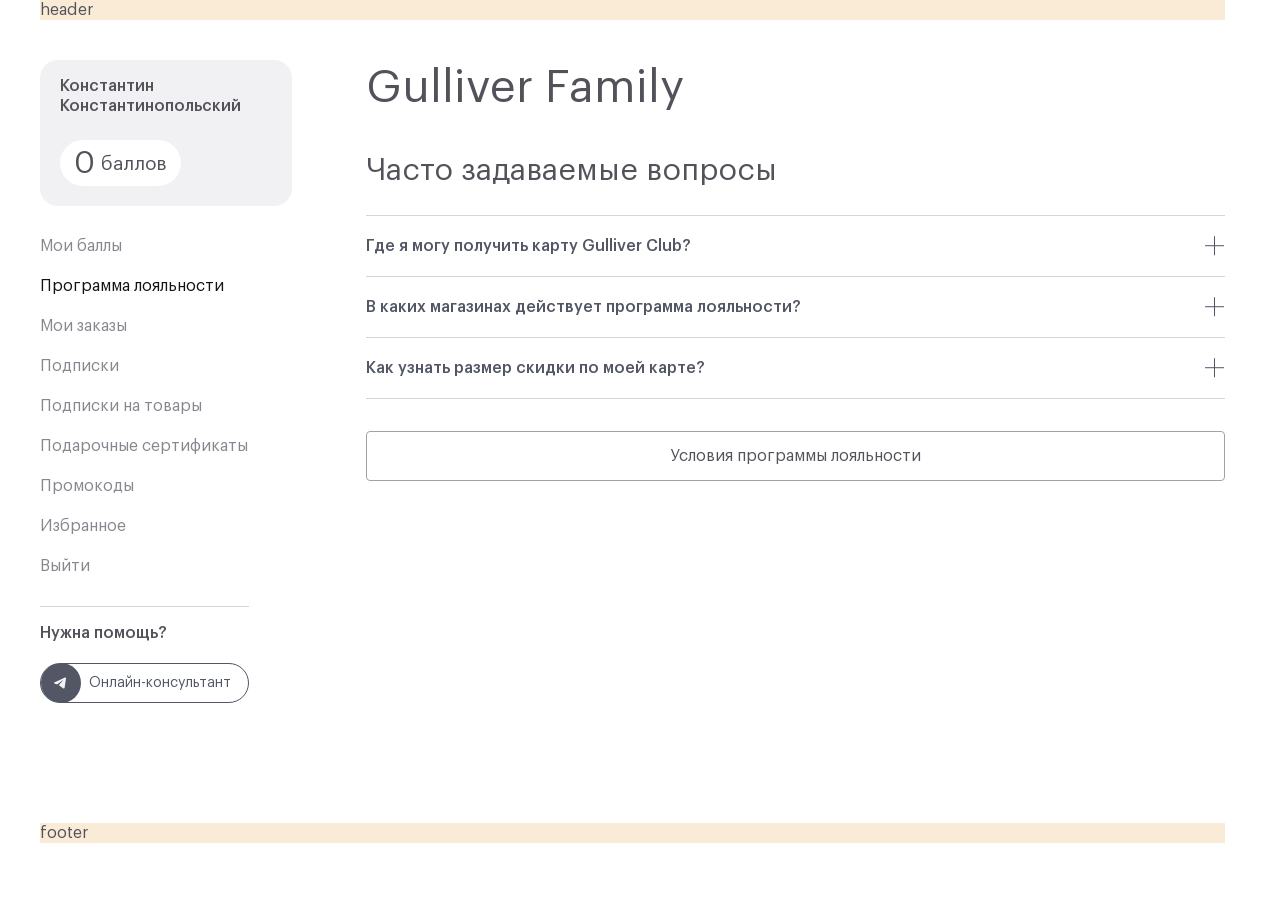
==== commit 869e3a06: "wait design" ====
--- a/loyalty-program.html
+++ b/loyalty-program.html
@@ -14,272 +14,76 @@
     <div class="true-container">  
         <header class="header">header</header>
 
-        <div class="personal-loyalty">
+        <div class="loyalty">
 
-            <div class="personal-loyalty__sidebar sidebar">
-                <div class="sidebar__username">Константин<br> Константинопольский<br> Оглы</div>
-                <nav class="sidebar__menu">
-                    <a href="#" class="sidebar__menu-item sidebar__menu-item_active">Программа лояльности</a>
-                    <a href="#" class="sidebar__menu-item">Мои заказы</a>
-                    <a href="#" class="sidebar__menu-item">Личная информация</a>
-                    <a href="#" class="sidebar__menu-item">Дети <span class="sidebar__menu-count">1</span></a>
+            <div class="loyalty__sidebar sidebar">
+
+                <div class="sidebar__user-info user-info">
+                    <div class="user-info__name">
+                        Константин<br>
+                        Константинопольский                       
+                    </div>
+                    <div class="user-info__points"><span class="user-info__count">0</span> баллов</div>
+                </div>
+
+                <nav class="sidebar__menu sidebar-menu">
+                    <a href="my-points.html" class="sidebar-menu__item">Мои баллы</a>
+                    <a href="loyalty-program.html" class="sidebar-menu__item sidebar-menu__item_active">Программа лояльности</a>
+                    <a href="#" class="sidebar-menu__item">Мои заказы</a>
+                    <a href="#" class="sidebar-menu__item">Подписки</a>
+                    <a href="#" class="sidebar-menu__item">Подписки на товары</a>
+                    <a href="#" class="sidebar-menu__item">Подарочные сертификаты</a>
+                    <a href="#" class="sidebar-menu__item">Промокоды</a>
+                    <a href="#" class="sidebar-menu__item">Избранное</a>
+                    <a href="#" class="sidebar-menu__item">Выйти</a>
                 </nav>
+
+                <div class="sidebar__consultant sidebar-consultant">
+                    <div class="sidebar-consultant__title">Нужна помощь?</div>
+                    <a href="#" class="sidebar-consultant__link">Онлайн-консультант</a>
+                </div>
+
             </div>
 
-            <div class="personal-loyalty__content loyalty">
+            <div class="loyalty__content">
 
-                <h1 class="loyalty__title">Программа лояльности Gulliver Family</h1>
+                <h1 class="page-title">Gulliver Family</h1>
 
-                <nav class="loyalty__menu">
-                    <a href="#points" class="loyalty__menu-item">Мои баллы</a>
-                    <a href="#history" class="loyalty__menu-item">История</a>
-                    <a href="#faq" class="loyalty__menu-item">Часто задаваемые вопросы</a>
-                </nav>
-
-                <section class="loyalty__points points" id="points">
-                    <div class="points__list-side">
-                        <div class="section-title">Мои баллы</div>
-                        <div class="points__wrapper">
-                            <div class="points__block">
-                                <div class="points__title">
-                                    <span>Кэшбек-баллы</span>
-                                    <div class="popover">
-                                        <svg class="popover__button" width="16" height="17" viewBox="0 0 16 17" fill="none" xmlns="http://www.w3.org/2000/svg">
-                                            <path d="M8.00098 1.55078C11.9587 1.55113 15.167 4.75995 15.167 8.71777C15.1666 12.6753 11.9585 15.8834 8.00098 15.8838C4.04315 15.8838 0.834337 12.6755 0.833984 8.71777C0.833984 4.75973 4.04294 1.55078 8.00098 1.55078ZM8.00098 2.55078C4.59522 2.55078 1.83398 5.31202 1.83398 8.71777C1.83434 12.1232 4.59544 14.8838 8.00098 14.8838C11.4062 14.8834 14.1666 12.123 14.167 8.71777C14.167 5.31223 11.4064 2.55113 8.00098 2.55078ZM8.00098 8.21777C8.27682 8.21812 8.50098 8.44185 8.50098 8.71777V11.3838C8.5008 11.6596 8.27672 11.8834 8.00098 11.8838C7.72494 11.8838 7.50115 11.6598 7.50098 11.3838V8.71777C7.50098 8.44163 7.72483 8.21777 8.00098 8.21777ZM8.00684 5.55078C8.28283 5.55095 8.50684 5.77474 8.50684 6.05078C8.50666 6.32667 8.28272 6.55061 8.00684 6.55078H8.00098C7.72494 6.55078 7.50115 6.32677 7.50098 6.05078C7.50098 5.77464 7.72483 5.55078 8.00098 5.55078H8.00684Z" fill="#A1A1AA"/>
-                                        </svg>
-                                        <div class="popover__content">
-                                            <h3>Как работают кэшбек-баллы:</h3>
-                                            <ul>
-                                                <li>Начисляем 5% с каждой покупки</li>
-                                                <li>Активируются через 14 дней (покупка в магазине) / 30 дней (интернет-заказ).</li>
-                                                <li>При оплате товаров баллы бренда списываются первыми. Если баллов не хватило, спишутся кешбэк‑баллы</li>
-                                                <li>Можно оплатить до 30 % любого заказа</li>
-                                                <li>Срок жизни — 365 дней.</li>
-                                            </ul>
-                                            <p>Баллы не спишутся:</p>
-                                            <ul>
-                                                <li>В аутлетах</li>
-                                                <li>В отделах «Gulliver Toys»</li>
-                                                <li>На переоценку ‑10%/‑20%</li>
-                                                <li>Подарочные сертификаты</li>
-                                                <li>Оплату пакетов</li>
-                                            </ul>
-                                        </div>
-                                    </div>
-                                </div>
-                                <div class="points__list">
-                                    <div class="points__item points-item">
-                                        <div class="points-item__name">Готовы к списанию</div>
-                                        <div class="points-item__value points-item__value_big">549 Б</div>
-                                    </div>
-                                    <div class="points__item points-item points-item_collapse">
-                                        <div class="points-item__name">Ожидают активации</div>
-                                        <div class="points-item__value points-item__value_clock">1540 Б</div>
-                                    </div>
-                                    <div class="points__sublist">
-                                        <div class="points__subitem points-subitem">
-                                            <div class="points-subitem__name">Активируются 24 августа</div>
-                                            <div class="points-subitem__value">800 Б</div>  
-                                        </div>
-                                        <div class="points__subitem points-subitem">
-                                            <div class="points-subitem__name">Активируются 31 сентября</div>
-                                            <div class="points-subitem__value">745 Б</div>  
-                                        </div>                                                 
-                                    </div> 
-                                    <div class="points__item points-item points-item_collapse">
-                                        <div class="points-item__name">Сгорят 18 августа</div>
-                                        <div class="points-item__value points-item__value_fire">1540 Б</div>
-                                    </div>
-                                    <div class="points__sublist">
-                                        <div class="points__subitem points-subitem">
-                                            <div class="points-subitem__name">Активируются 24 августа</div>
-                                            <div class="points-subitem__value">800 Б</div>  
-                                        </div>
-                                        <div class="points__subitem points-subitem">
-                                            <div class="points-subitem__name">Активируются 31 сентября</div>
-                                            <div class="points-subitem__value">745 Б</div>  
-                                        </div>                                                 
-                                    </div> 
-                                </div>
-                            </div>
-
-                            <div class="points__block">
-                                <div class="points__title">
-                                    <span>Баллы брендов</span>
-                                    <svg width="16" height="17" viewBox="0 0 16 17" fill="none" xmlns="http://www.w3.org/2000/svg">
-                                        <path d="M8.00098 1.55078C11.9587 1.55113 15.167 4.75995 15.167 8.71777C15.1666 12.6753 11.9585 15.8834 8.00098 15.8838C4.04315 15.8838 0.834337 12.6755 0.833984 8.71777C0.833984 4.75973 4.04294 1.55078 8.00098 1.55078ZM8.00098 2.55078C4.59522 2.55078 1.83398 5.31202 1.83398 8.71777C1.83434 12.1232 4.59544 14.8838 8.00098 14.8838C11.4062 14.8834 14.1666 12.123 14.167 8.71777C14.167 5.31223 11.4064 2.55113 8.00098 2.55078ZM8.00098 8.21777C8.27682 8.21812 8.50098 8.44185 8.50098 8.71777V11.3838C8.5008 11.6596 8.27672 11.8834 8.00098 11.8838C7.72494 11.8838 7.50115 11.6598 7.50098 11.3838V8.71777C7.50098 8.44163 7.72483 8.21777 8.00098 8.21777ZM8.00684 5.55078C8.28283 5.55095 8.50684 5.77474 8.50684 6.05078C8.50666 6.32667 8.28272 6.55061 8.00684 6.55078H8.00098C7.72494 6.55078 7.50115 6.32677 7.50098 6.05078C7.50098 5.77464 7.72483 5.55078 8.00098 5.55078H8.00684Z" fill="#A1A1AA"/>
-                                    </svg>
-                                </div>
-                                <div class="points__list">
-                                    <div class="points__item points-item">
-                                        <div class="points-item__name">Gulliver</div>
-                                        <div class="points-item__value">549 Б</div>
-                                    </div>
-                                    <div class="points__item points-item">
-                                        <div class="points-item__name">GLVR</div>
-                                        <div class="points-item__value">1549 Б</div>
-                                    </div>
-                                    <div class="points__item points-item">
-                                        <div class="points-item__name">Button Blue</div>
-                                        <div class="points-item__value">0 Б</div>
-                                    </div>
-                                </div>
-                            </div>
-                        </div> 
-                        <div class="points__update">Данные обновлены 24 июля</div>
-                    </div>
-                    <div class="points__card-side">
-                        <div class="card__image card-image">
-                            <img class="card-image__image" src="img/card_gold.png" alt="">
-                            <div class="card-image__overlay"></div>
-                            <div class="card-image__number">555 001 053 837</div>
-                            <div class="card-image__title">
-                                <div class="card-image__status">GOLD</div>
-                                <div class="card-image__amount">Сумма покупок за 12 месяцев:  110 546 ₽ </div>                                
-                            </div>
-                        </div>
-                        <div class="card__conditions conditions">
-                            <div class="conditions__item">
-                                <div class="conditions__name">5%</div>
-                                <div class="conditions__value">Кэшбек за каждый заказ</div>
-                            </div>
-                            <div class="conditions__item">
-                                <div class="conditions__name">30%</div>
-                                <div class="conditions__value">Оплата заказа баллами</div>
-                            </div>
-                            <div class="conditions__item">
-                                <div class="conditions__name">365 дней</div>
-                                <div class="conditions__value">Срок действия баллов</div>
-                            </div>
-                            <div class="conditions__item">
-                                <div class="conditions__name">1 балл</div>
-                                <div class="conditions__value">1 рубль</div>
-                            </div>
-                        </div>
-                        <div class="card__message">Потратьте  8 000 ₽ до 25 сентября и сохраните статус Gold</div>
-
-                        <div class="card__progress progress">
-                            <div class="progress__status progress-status">
-                                <div class="progress-status__item">
-                                    <div class="progress-status__name">BASE</div>
-                                    <div class="progress-status__image">
-                                        <img src="img/card_base.png" alt="">
-                                    </div>
-                                </div>
-                                <div class="progress-status__item">
-                                    <div class="progress-status__name progress-status__name_center">SILVER</div>
-                                    <div class="progress-status__image">
-                                        <img src="img/card_silver.png" alt="">
-                                    </div>
-                                </div>
-                                <div class="progress-status__item">
-                                    <div class="progress-status__name progress-status__name_right">GOLD</div>
-                                    <div class="progress-status__image">
-                                        <img src="img/card_gold.png" alt="">
-                                    </div>
-                                </div>
-                            </div>
-                            <div class="progress__wrapper">
-                                <progress class="progress__line" value="75" max="100"></progress>
-                                <div class="progress__marker progress__marker_0 progress__marker_active"></div>
-                                <div class="progress__marker progress__marker_50 progress__marker_active"></div>
-                                <div class="progress__marker progress__marker_100 progress__marker_active"></div>                                
-                            </div>
-                            <div class="progress__message">До уровня SILVER осталось сделать покупки на сумму: 30 000 ₽ .</div>
-                        </div>
-                    </div>
-
-                </section>
-
-                <section class="loyalty__history history" id="history">
-                    <div class="section-title">История</div>
-                    <div class="history__header">
-                        <div class="history__filter">
-                            <button class="history__filter-item history__filter-item_active">Все</button>
-                            <button class="history__filter-item">Начисление</button>
-                            <button class="history__filter-item">Списание</button>
-                        </div>
-                        <input class="history__date-picker" id="air_datepicker" type="text">
-                    </div>
-                    <div class="history__wrapper">
-
-                        <div class="history__block">
-                            <div class="history__title">Июль</div>
-                            <div class="history__item history-item">
-                                <div class="history-item__date">24 июля</div>
-                                <div class="history-item__order">
-                                    <span class="history-item__order-action">Онлайн‑покупка</span>
-                                    <a href="#" class="history-item__order-link">Заказ #45678</a>
-                                </div>
-                                <div class="history-item__points">
-                                    <div class="history-item__points-changes">+ 549 Б</div>
-                                    <div class="history-item__points-event history-item__points-event_clock">Активируются 07.08.25</div>
-                                </div>
-                            </div>
-                            <div class="history__item history-item">
-                                <div class="history-item__date">24 июля</div>
-                                <div class="history-item__order">
-                                    <div class="history-item__order-action">Покупка в ТЦ «Метрополис»</div>
-                                </div>
-                                <div class="history-item__points">
-                                    <div class="history-item__points-changes">+ 549 Б</div>
-                                    <div class="history-item__points-event history-item__points-event_fire">Сгорят 20.01.26</div>
+                <section class="section faq">
+                    <div class="section-title">Часто задаваемые вопросы</div>
+                    <div class="faq__wrapper">
+                        <div class="faq__item">
+                            <button class="faq__question">Где я могу получить карту Gulliver Club?</button>
+                            <div class="faq__answer">
+                                <div class="faq__answer-inner">
+                                    <p>Вы можете связаться с нами любым удобным для вас способом. Все необходимые телефоны и адреса электронной почты указаны в разделе Контакты. Сотрудники офиса компании Gulliver работают в будние дни с 9:00 до 18:00 по московскому времени.</p>
+                                    <p>Вы можете связаться с нами любым удобным для вас способом. Все необходимые телефоны и адреса электронной почты указаны в разделе Контакты. Сотрудники офиса компании Gulliver работают в будние дни с 9:00 до 18:00 по московскому времени.</p>
                                 </div>
                             </div>
                         </div>
-                        <div class="history__block">
-                            <div class="history__title">Июнь</div>
-                            <div class="history__item history-item">
-                                <div class="history-item__date">24 июля</div>
-                                <div class="history-item__order">
-                                    <div class="history-item__order-action">Подарок к дню рождения</div>
-                                </div>
-                                <div class="history-item__points">
-                                    <div class="history-item__points-changes">+ 549 Б</div>
-                                    <div class="history-item__points-event history-item__points-event_fire">Сгорят 07.08.25</div>
+                        <div class="faq__item">
+                            <button class="faq__question">В каких магазинах действует программа лояльности?</button>
+                            <div class="faq__answer">
+                                <div class="faq__answer-inner">
+                                    <p>Вы можете связаться с нами любым удобным для вас способом. Все необходимые телефоны и адреса электронной почты указаны в разделе Контакты. Сотрудники офиса компании Gulliver работают в будние дни с 9:00 до 18:00 по московскому времени.</p>
+                                    <p>Вы можете связаться с нами любым удобным для вас способом. Все необходимые телефоны и адреса электронной почты указаны в разделе Контакты. Сотрудники офиса компании Gulliver работают в будние дни с 9:00 до 18:00 по московскому времени.</p>
                                 </div>
                             </div>
                         </div>
-
-                    </div>
-                </section>
-
-                <section class="loyalty__faq faq" id="faq">
-                    <div class="section-title">Часто задаваемые вопросы</div>
-                    <div class="faq__item">
-                        <button class="faq__question">Где я могу получить карту Gulliver Club?</button>
-                        <div class="faq__answer">
-                            <div class="faq__answer-inner">
-                                <p>Вы можете связаться с нами любым удобным для вас способом. Все необходимые телефоны и адреса электронной почты указаны в разделе Контакты. Сотрудники офиса компании Gulliver работают в будние дни с 9:00 до 18:00 по московскому времени.</p>
-                                <p>Вы можете связаться с нами любым удобным для вас способом. Все необходимые телефоны и адреса электронной почты указаны в разделе Контакты. Сотрудники офиса компании Gulliver работают в будние дни с 9:00 до 18:00 по московскому времени.</p>
+                        <div class="faq__item">
+                            <button class="faq__question">Как узнать размер скидки по моей карте?</button>
+                            <div class="faq__answer">
+                                <div class="faq__answer-inner">
+                                    <p>Вы можете связаться с нами любым удобным для вас способом. Все необходимые телефоны и адреса электронной почты указаны в разделе Контакты. Сотрудники офиса компании Gulliver работают в будние дни с 9:00 до 18:00 по московскому времени.</p>
+                                    <p>Вы можете связаться с нами любым удобным для вас способом. Все необходимые телефоны и адреса электронной почты указаны в разделе Контакты. Сотрудники офиса компании Gulliver работают в будние дни с 9:00 до 18:00 по московскому времени.</p>
+                                </div>
                             </div>
                         </div>
                     </div>
-                    <div class="faq__item">
-                        <button class="faq__question">В каких магазинах действует программа лояльности?</button>
-                        <div class="faq__answer">
-                            <div class="faq__answer-inner">
-                                <p>Вы можете связаться с нами любым удобным для вас способом. Все необходимые телефоны и адреса электронной почты указаны в разделе Контакты. Сотрудники офиса компании Gulliver работают в будние дни с 9:00 до 18:00 по московскому времени.</p>
-                                <p>Вы можете связаться с нами любым удобным для вас способом. Все необходимые телефоны и адреса электронной почты указаны в разделе Контакты. Сотрудники офиса компании Gulliver работают в будние дни с 9:00 до 18:00 по московскому времени.</p>
-                            </div>
-                        </div>
-                    </div>
-                    <div class="faq__item">
-                        <button class="faq__question">Как узнать размер скидки по моей карте?</button>
-                        <div class="faq__answer">
-                            <div class="faq__answer-inner">
-                                <p>Вы можете связаться с нами любым удобным для вас способом. Все необходимые телефоны и адреса электронной почты указаны в разделе Контакты. Сотрудники офиса компании Gulliver работают в будние дни с 9:00 до 18:00 по московскому времени.</p>
-                                <p>Вы можете связаться с нами любым удобным для вас способом. Все необходимые телефоны и адреса электронной почты указаны в разделе Контакты. Сотрудники офиса компании Gulliver работают в будние дни с 9:00 до 18:00 по московскому времени.</p>
-                            </div>
-                        </div>
-                    </div>
+                    <a href="#" class="faq__more-link">Условия программы лояльности</a>
                 </section>
+            </div>
 
-                <div class="loyalty__container">
-                    <a href="#" class="loyalty__button">Условия программы лояльности</a>
-                </div>
-
-            </div>
         </div>
 
         <footer class="footer">footer</footer>
--- a/css/style.css
+++ b/css/style.css
@@ -1,6 +1,7 @@
 /* #region common */
-html {
-    scroll-behavior: smooth;
+html,
+body {
+    scrollbar-gutter: stable;
 }
 body {
     font-family: 'Graphik LCG', sans-serif;
@@ -13,6 +14,7 @@
 :root {
     --main: #525665;
     --black-hover: #111215;
+    --gray_00: #87878F;
     --gray_01: #D6D6D6;
     --gray_02: #A6A6A6;
     --primary: #52525B;
@@ -23,7 +25,6 @@
     --bg: #F1F1F3;
     --progress: #1BB768;
     --progress_bg: #D6D6D6;
-
 }
 /* container */
 .true-container {
@@ -32,22 +33,30 @@
     margin: 0 auto;
     padding: 0 40px;
 }
-
 @media (max-width: 991px) {
     .true-container {
         padding: 0 30px;
     }
 }
-
 @media (max-width: 575px) {
     .true-container {
         padding: 0 20px;
     }
 }
-
 .header,
 .footer {
     background-color: antiquewhite;
+}
+.remove-scrolling { 
+    overflow: hidden; 
+    height: 100vh;
+} 
+button {
+    font-family: 'Graphik LCG', sans-serif;
+    background-color: transparent;
+    border-color: transparent;
+    cursor: pointer;
+    padding: 0;
 }
 /* #endregion common */
 
@@ -56,75 +65,298 @@
     display: grid;
     grid-template-columns: 3fr 9fr;
     column-gap: 40px;
-    padding: 30px 0 100px 0;
+    padding: 40px 0 120px 0;
 }
 /* sidebar */
-.loyalty__sidebar {
-}
 .sidebar {
-}
-.sidebar__user-info {
-    color: var(--main);
+    padding-right: 34px;
+}
+/* user-info */
+.user-info {
+    background-color: var(--bg);
+    border-radius: 18px;
+    padding: 16px 20px 20px 20px;
+    margin-bottom: 30px;
+}
+.user-info__name {
+    color: var(--primary);
+    font-weight: 500;
+    font-size: 16px;
+    line-height: 20px;
+    margin-bottom: 24px;
+}
+.user-info__points {
+    background-color: #fff;
+    border-radius: 100px;
+    height: 46px;
+    width: fit-content;
+    display: flex;
+    align-items: center;
+    justify-content: center;
+    gap: 6px;
+    padding: 0 14px;
     font-weight: 400;
     font-size: 19px;
-    line-height: 20px;
-    margin-bottom: 30px;
-}
-.user-info {}
-.sidebar__menu {
-}
+    line-height: 100%;
+}
+.user-info__count {
+    font-weight: 400;
+    font-size: 30px;
+    line-height: 100%;
+}
+/* sidebar-menu */
 .sidebar-menu {
     display: flex;
     flex-direction: column;
     gap: 20px;
+    margin-bottom: 30px;
 }
 .sidebar-menu__item {
-    color: var(--main);
-    font-weight: 400;
-    font-size: 16px;
-    line-height: 20px;
+    color: var(--gray_00);
+    font-weight: 400;
+    font-size: 16px;
+    line-height: 20px;   
     text-decoration: none;
 }
 .sidebar-menu__item_active {
     color: var(--black-hover);
 }
+/* sidebar-consultant */
+.sidebar-consultant {
+    padding-top: 16px;
+    border-top: 1px solid var(--lines);
+    width: fit-content;
+}
+.sidebar-consultant__title {
+    color: var(--primary);
+    font-weight: 500;
+    font-size: 16px;
+    line-height: 20px;
+    margin-bottom: 20px;
+}
+.sidebar-consultant__link {
+    height: 40px;
+    border: 1px solid var(--main);
+    border-radius: 20px;
+    display: flex;
+    align-items: center;
+    gap: 8px;
+    text-decoration: none;
+    background: url('data:image/svg+xml,<svg width="40" height="40" viewBox="0 0 40 40" fill="none" xmlns="http://www.w3.org/2000/svg"><rect width="40" height="40" rx="20" fill="%23525665"/><path d="M24.9899 15.4498C25.0834 14.8169 24.5091 14.3174 23.9719 14.5644L13.2736 19.4852C12.8884 19.6624 12.9166 20.2736 13.3161 20.4069L15.5224 21.143C15.9434 21.2834 16.3994 21.2108 16.7671 20.9447L21.7412 17.3445C21.8912 17.2359 22.0547 17.4594 21.9266 17.5978L18.3461 21.4651C17.9988 21.8402 18.0677 22.4759 18.4855 22.7504L22.4942 25.3839C22.9438 25.6793 23.5223 25.3826 23.6064 24.8134L24.9899 15.4498Z" fill="%23F4F4F4"/></svg>') no-repeat left center;
+    padding: 0 17px 0 48px;
+    color: var(--main);
+    font-weight: 400;
+    font-size: 14px;
+    line-height: 19px;
+}
+/* content */
 .loyalty__content {
 }
-
-/* #endregion layouts */
-
-.loyalty {
-}
-.loyalty__title {
+.page-title {
     color: var(--primary);
     font-weight: 400;
     font-size: 45px;
     line-height: 55px;
-    letter-spacing: -0.02px;
-    margin-bottom: 60px;
-}
-.loyalty__menu {
-    display: flex;
-    align-items: center;
-    gap: 32px;
     margin-bottom: 40px;
 }
-.loyalty__menu-item {
+.section-title {
     color: var(--primary);
     font-weight: 400;
-    font-size: 19px;
+    font-size: 30px;
+    line-height: 30px;  
+    margin-bottom: 30px;
+}
+.loyalty__content .section:not(:last-child) {
+    margin-bottom: 40px;
+}
+.loyalty {
+}
+/* #endregion layouts */
+
+/* #region card */
+.card {
+    background-color: var(--bg);
+    border-radius: 28px;
+    height: 300px;
+}
+/* #endregion card */
+
+/* #region history */
+.history {
+    width: 668px;
+}
+.history__header {
+    display: flex;
+    align-items: center;
+    justify-content: space-between;
+    margin-bottom: 32px;
+}
+.history__filter {
+    display: flex;
+    align-items: center;
+    gap: 12px;     
+}
+.history__filter-item {
+    background-color: #fff;
+    color: var(--primary);
+    height: 32px;
+    display: flex;
+    align-items: center;
+    padding: 0 12px;
+    font-weight: 400;
+    font-size: 14px;
+    line-height: 19px;
+    border: 1px solid var(--lines);
+    border-radius: 4px; 
+    cursor: pointer;
+}
+.history__filter-item_active {
+    background-color: var(--primary_third);
+    border-color: var(--primary_third);
+}
+.history__sorting {
+    height: 32px;
+    border: 1px solid var(--lines);
+    border-radius: 4px;
+    display: flex;
+    align-items: center;
+    padding: 0 8px;
+    font-weight: 400;
+    font-size: 14px;
+    line-height: 19px;
+}
+.history__wrapper {
+}
+.history__block {
+    display: flex;
+    flex-direction: column;
+}
+.history__title {
+    color: var(--main);
+    padding-bottom: 12px;
+    border-bottom: 1px solid var(--secondary);
+    font-weight: 500;
+    font-size: 16px;
     line-height: 20px;
-    text-decoration: none;
-}
-.personal-loyalty__content section {
-    margin-bottom: 60px;
-}
-.loyalty__container {
-    text-align: center;
-}
-.loyalty__button {
+}
+.history__item {
+    height: 92px;
+    display: flex;
+    align-items: top;
+    justify-content: space-between;
+    gap: 12px;
+    padding-top: 20px;
+}
+.history-item {
+    color: var(--main);    
+    border-bottom: 1px solid var(--lines);
+    font-weight: 400;
+    font-size: 16px;
+    line-height: 20px;
+}
+.history-item:last-child {
+    border-bottom: none;
+}
+.history-item__date {
+    min-width: 95px;
+}
+.history-item__order {
+    width: 100%;
+    display: flex;
+}
+.history-item__order-action {
+}
+.history-item__order-link {
+    color: var(--main);
+    display: flex;
+    text-decoration-color: var(--main);
+    text-underline-offset: 4px;
+}
+.history-item__order-link::before {
+    content: "";
+    width: 20px;
+    height: 20px;
+    background: url('data:image/svg+xml,<svg width="5" height="5" viewBox="0 0 5 5" fill="none" xmlns="http://www.w3.org/2000/svg"><path d="M2.50175 4.0568C1.57775 4.0568 0.87775 3.3288 0.87775 2.4328C0.87775 1.5368 1.57775 0.808797 2.50175 0.808797C3.45375 0.808797 4.12575 1.5368 4.12575 2.4328C4.12575 3.3288 3.45375 4.0568 2.50175 4.0568Z" fill="%23525665"/></svg>') no-repeat center center;
+}
+.history-item__points {
+    width: 160px;
+    flex-shrink: 0;
+}
+.history-item__points-changes {
+    color: var(--black);
+    font-weight: 500;
+    font-size: 16px;
+    line-height: 100%;
+    margin-bottom: 10px;
+}
+.history-item__points-event {
+    color: var(--secondary);
+    font-weight: 400;
+    font-size: 12px;
+    line-height: 15px;
+    padding-left: 20px;
+}
+.history-item__points-event_clock {
+    background: url('data:image/svg+xml,<svg width="16" height="17" viewBox="0 0 16 17" fill="none" xmlns="http://www.w3.org/2000/svg"><path d="M8 2.61719C11.3686 2.61737 14.1004 5.34816 14.1006 8.7168C14.1004 12.0854 11.3686 14.8172 8 14.8174C4.63138 14.8172 1.9006 12.0854 1.90039 8.7168C1.90058 5.34816 4.63136 2.61738 8 2.61719ZM8 3.61719C5.18365 3.61738 2.90058 5.90045 2.90039 8.7168C2.9006 11.5331 5.18366 13.8172 8 13.8174C10.8163 13.8172 13.1004 11.5331 13.1006 8.7168C13.1004 5.90044 10.8164 3.61737 8 3.61719ZM8 5.41699C8.27592 5.41718 8.49989 5.64106 8.5 5.91699V8.40723L9.82422 9.07031C10.0707 9.19404 10.1712 9.49447 10.0479 9.74121C9.92435 9.98765 9.62366 10.0877 9.37695 9.96484L7.77637 9.16406C7.60734 9.07935 7.50015 8.90587 7.5 8.7168V5.91699C7.50011 5.64107 7.7241 5.4172 8 5.41699Z" fill="%23A1A1AA"/></svg>') no-repeat left center;
+}
+.history-item__points-event_fire {
+    background: url('data:image/svg+xml,<svg width="16" height="17" viewBox="0 0 16 17" fill="none" xmlns="http://www.w3.org/2000/svg"><path d="M8.16991 3.0988C8.42156 2.96881 8.6873 2.86815 8.96191 2.7988C8.98591 3.3388 9.15391 3.8728 9.38191 4.3828C9.70591 5.1038 10.1819 5.8398 10.6459 6.5528L10.6999 6.6348C11.1549 7.3318 11.5999 8.0128 11.9379 8.6968C12.2879 9.4058 12.5029 10.0758 12.5029 10.7168C12.5029 11.8698 12.1579 12.8638 11.5109 13.5648C10.8709 14.2598 9.88691 14.7168 8.50291 14.7168C7.10591 14.7168 6.13491 14.3128 5.45691 13.6918C4.76991 13.0638 4.33491 12.1688 4.09891 11.1078C3.87691 10.1098 4.07291 9.2148 4.33391 8.5578C4.37658 8.45113 4.41991 8.35113 4.46391 8.2578L4.58891 8.5088C4.67924 8.69003 4.80442 8.85167 4.95729 8.98447C5.11016 9.11727 5.28772 9.21861 5.47981 9.2827C5.67189 9.34679 5.87473 9.37237 6.07672 9.35797C6.2787 9.34358 6.47586 9.28949 6.65691 9.1988C7.50291 8.7758 7.73691 7.7388 7.37891 6.9628C7.00691 6.1558 6.71691 5.1528 6.97591 4.3748C7.17091 3.7908 7.63391 3.3748 8.16891 3.0988M4.10991 6.9058L4.10791 6.9098L4.10291 6.9158L4.08691 6.9358L4.03591 7.0068C3.99191 7.06746 3.93525 7.1528 3.86591 7.2628C3.68553 7.55758 3.53096 7.8674 3.40391 8.1888C3.09391 8.9688 2.84391 10.0738 3.12291 11.3258C3.38791 12.5158 3.89791 13.6198 4.78191 14.4298C5.67391 15.2458 6.89891 15.7168 8.50291 15.7168C10.1209 15.7168 11.3869 15.1738 12.2459 14.2438C13.0989 13.3198 13.5029 12.0638 13.5029 10.7168C13.5029 9.8578 13.2179 9.0278 12.8339 8.2528C12.4689 7.5148 11.9939 6.7888 11.5489 6.1058L11.4839 6.0058C11.0109 5.2808 10.5799 4.6108 10.2939 3.9728C10.0079 3.3348 9.89691 2.7928 9.99191 2.3148C10.0064 2.24229 10.0046 2.16746 9.98673 2.09572C9.96882 2.02397 9.93523 1.95709 9.88836 1.8999C9.84149 1.8427 9.78252 1.79661 9.7157 1.76495C9.64887 1.73329 9.57586 1.71684 9.50191 1.7168C9.07991 1.7168 8.37691 1.8648 7.70991 2.2098C7.03691 2.5588 6.33291 3.1428 6.02791 4.0588C5.63791 5.2288 6.08691 6.5488 6.47091 7.3818C6.64191 7.7518 6.49291 8.1618 6.20991 8.3038C6.14638 8.33573 6.07717 8.3548 6.00625 8.35991C5.93533 8.36503 5.8641 8.35609 5.79665 8.3336C5.72919 8.31112 5.66684 8.27553 5.61317 8.22889C5.55951 8.18224 5.51558 8.12546 5.48391 8.0618L4.94891 6.9928C4.9113 6.91759 4.85533 6.85308 4.78618 6.80524C4.71703 6.7574 4.63692 6.72777 4.55328 6.7191C4.46964 6.71042 4.38517 6.72299 4.30767 6.75562C4.23017 6.78825 4.16216 6.83991 4.10991 6.9058Z" fill="%23A1A1AA"/></svg>') no-repeat left center;
+}
+/* #endregion history */
+
+/* #region faq */
+.faq__wrapper {
+    margin-bottom: 32px;
+}
+.faq__item {
+    border-top: 1px solid var(--gray_01);
+    padding: 20px 0;
+}
+.faq__item:last-child {
+    border-bottom: 1px solid var(--gray_01);
+}
+.faq__question {
+    all: unset;
+    color: var(--main);
+    font-weight: 500;
+    font-size: 16px;
+    line-height: 20px;
+    width: 100%;
+    display: flex;
+    justify-content: space-between;
+    cursor: pointer;
+}
+.faq__question::after {
+    content: "";
+    width: 20px;
+    height: 20px;
+    background: url('data:image/svg+xml,<svg width="20" height="21" viewBox="0 0 20 21" fill="none" xmlns="http://www.w3.org/2000/svg"><rect width="19" height="1" transform="matrix(0 -1 -1 0 10 19.7168)" fill="%23525665"/><rect width="1" height="19" transform="matrix(0 -1 -1 0 19 10.7168)" fill="%23525665"/></svg>') center center;
+    transition: transform 0.35s ease-out;  
+}
+.faq__question_active::after {
+    transform: rotate(45deg);
+}
+.faq__answer {
+    color: var(--main);
+    font-weight: 400;
+    font-size: 16px;
+    line-height: 20px;  
+    max-height: 0;
+    overflow: hidden;
+    transition: max-height 0.35s ease-in-out;  
+}
+.faq__answer-inner {
+    padding-top: 20px;
+}
+.faq__answer-inner p:not(:last-child) {
+    margin-bottom: 20px;
+}
+.faq__answer_show {
+    max-height: 100vh;
+}
+.faq__more-link {
     height: 50px;
-    display: inline-flex;
+    display: flex;
     align-items: center;
     justify-content: center;
     padding: 0 60px;
@@ -136,13 +368,118 @@
     font-size: 16px;
     line-height: 20px;  
 }
-.section-title {
-    color: var(--main);
+/* #endregion faq */
+
+/* #region offcanvas */
+.offcanvas__overlay {
+    position: absolute;    
+    top: 0;  
+    left: 0;     
+    height: 100%;
+    width: 100%;
+    opacity: 1;
+    transition: opacity .25s ease;    
+    z-index: -1;
+}
+.offcanvas.offcanvas_open .offcanvas__overlay {
+    background: rgba(30, 30, 30, 0.6);
+}
+.offcanvas {
+    position: fixed;
+    top: 0;
+    left: 0;
+    bottom: 0;
+    right: 0;
+    visibility: hidden;
+    z-index: 1;
+}
+.offcanvas.offcanvas_open {
+    visibility: visible;
+}
+.offcanvas__wrapper {
+    position: absolute;
+    top: 0;
+    right: 0;
+    bottom: 0;
+    width: 660px;
+    padding: 26px 30px;
+    transform: translateX(100%);
+    opacity: 0;
+    background: #fff;
+    transition: 0.25s;
+    z-index: 1;
+}
+.offcanvas.offcanvas_open .offcanvas__wrapper {
+    transform: translateX(0);
+    opacity: 1;
+}
+.offcanvas__close {
+    position: absolute;
+    width: 25px;
+    height: 25px;
+    right: 21px;
+    top: 16px;
+    background: url('data:image/svg+xml,<svg width="25" height="25" viewBox="0 0 25 25" fill="none" xmlns="http://www.w3.org/2000/svg"><path d="M23 2L2 23" stroke="%2352525B"/><path d="M2 2L23 23" stroke="%2352525B"/></svg>') no-repeat center center;
+}
+.offcanvas__title {
+    color: var(--black);
     font-weight: 400;
     font-size: 30px;
-    line-height: 30px;
-    margin-bottom: 40px;
-}
+    line-height: 100%;
+    margin-bottom: 32px;
+}
+.offcanvas__content {
+    overflow-y: auto;
+    height: 90%;
+    scrollbar-width: thin;
+}
+/* offcanvas text */
+.offcanvas__text {
+    font-weight: 400;
+    font-size: 14px;
+    line-height: 19px; 
+    overflow: hidden;
+}
+.offcanvas__text h3 {
+    font-weight: 400;
+    font-size: 24px;
+    line-height: 100%;
+    margin-bottom: 12px;
+}
+.offcanvas__text h3:not(:first-child) {
+    margin-top: 12px;
+}
+.offcanvas__text p {
+    margin-bottom: 12px;
+}
+.offcanvas__text ul {
+    margin: 12px 0;
+    list-style-type: disc;
+    padding-left: 20px;
+}
+@media (max-width: 991px) {
+    .offcanvas__wrapper {
+        width: 90%;
+    }
+}
+@media (max-width: 575px) {
+    .offcanvas__wrapper {
+        top: 0;
+        left: 0;
+        width: 100%;
+        height: 100%;
+        transform: translateY(100%);
+    }
+    .offcanvas.offcanvas_open .offcanvas__wrapper {
+        transform: translateY(0);
+    }
+}
+/* #endregion offcanvas */
+
+
+
+
+/* ==================================================================================== */
 
 /* loyalty points */
 .loyalty__points {
@@ -423,238 +760,6 @@
 } 
 
 
-/* loyalty history */
-.loyalty__history {
-}
-.history {
-    width: 668px;
-}
-.history__header {
-    display: flex;
-    align-items: center;
-    justify-content: space-between;
-    margin-bottom: 32px;
-}
-.history__filter {
-    display: flex;
-    align-items: center;
-    gap: 12px;     
-}
-.history__filter-item {
-    background-color: #fff;
-    color: var(--primary);
-    height: 32px;
-    display: flex;
-    align-items: center;
-    padding: 0 12px;
-    font-weight: 400;
-    font-size: 14px;
-    line-height: 19px;
-    border: 1px solid var(--lines);
-    border-radius: 4px; 
-    cursor: pointer;
-}
-.history__filter-item_active {
-    background-color: var(--primary_third);
-    border-color: var(--primary_third);
-}
-.history__date-picker {
-    background-color: #fff;
-    background: url('data:image/svg+xml, <svg width="20" height="21" viewBox="0 0 20 21" fill="none" xmlns="http://www.w3.org/2000/svg"><path d="M13.333 1.88379C13.6091 1.88379 13.833 2.10765 13.833 2.38379V3.55176C14.3711 3.5525 14.8141 3.55583 15.1826 3.58594C15.6304 3.62252 16.0127 3.69881 16.3623 3.87695C16.9267 4.16456 17.3852 4.62405 17.6729 5.18848C17.851 5.5381 17.9273 5.92036 17.9639 6.36816C17.9999 6.81006 18 7.35917 18 8.05078V15.0508C18 15.7424 18 16.2915 17.9639 16.7334C17.9273 17.181 17.8509 17.5626 17.6729 17.9121C17.3853 18.4765 16.9267 18.936 16.3623 19.2236C16.0127 19.4018 15.6304 19.4781 15.1826 19.5146C14.7407 19.5508 14.1918 19.5508 13.5 19.5508H6.5C5.80823 19.5508 5.25933 19.5508 4.81738 19.5146C4.36958 19.4781 3.98732 19.4018 3.6377 19.2236C3.0733 18.936 2.61473 18.4765 2.32715 17.9121C2.14911 17.5626 2.07272 17.181 2.03613 16.7334C2.00003 16.2915 2 15.7424 2 15.0508V8.05078C2 7.35917 2.00005 6.81006 2.03613 6.36816C2.07272 5.92036 2.14901 5.5381 2.32715 5.18848C2.61476 4.62405 3.07327 4.16456 3.6377 3.87695C3.98732 3.69881 4.36958 3.62252 4.81738 3.58594C5.18593 3.55583 5.62887 3.5525 6.16699 3.55176V2.38379C6.16699 2.10765 6.39085 1.88379 6.66699 1.88379C6.94299 1.88396 7.16699 2.10776 7.16699 2.38379V3.55078H12.833V2.38379C12.833 2.10776 13.057 1.88396 13.333 1.88379ZM3 15.0508C3 15.7587 3.00025 16.2597 3.03223 16.6514C3.06374 17.037 3.12356 17.2729 3.21777 17.458C3.40946 17.8342 3.71563 18.1403 4.0918 18.332C4.2769 18.4263 4.51267 18.486 4.89844 18.5176C5.29023 18.5496 5.79168 18.5508 6.5 18.5508H13.5C14.2083 18.5508 14.7098 18.5496 15.1016 18.5176C15.4873 18.486 15.7231 18.4263 15.9082 18.332C16.2844 18.1403 16.5905 17.8342 16.7822 17.458C16.8764 17.2729 16.9363 17.037 16.9678 16.6514C16.9997 16.2597 17 15.7587 17 15.0508V9.55078H3V15.0508ZM9.72266 11.1348C9.87608 11.0325 10.0737 11.0224 10.2363 11.1094C10.3988 11.1964 10.5 11.3665 10.5 11.5508V15.2168H11.042C11.3179 15.217 11.5418 15.4409 11.542 15.7168C11.542 15.9928 11.318 16.2166 11.042 16.2168H8.95801C8.68201 16.2166 8.45801 15.9928 8.45801 15.7168C8.45818 15.4409 8.68212 15.217 8.95801 15.2168H9.5V12.4844L9.02734 12.7998C8.79758 12.953 8.48716 12.8909 8.33398 12.6611C8.18081 12.4314 8.24289 12.1209 8.47266 11.9678L9.72266 11.1348ZM7.16699 5.7168C7.16699 5.99283 6.94298 6.21662 6.66699 6.2168C6.39085 6.2168 6.16699 5.99294 6.16699 5.7168V4.55176C5.62984 4.55257 5.22582 4.55626 4.89844 4.58301C4.51265 4.61455 4.27691 4.67424 4.0918 4.76855C3.71557 4.96031 3.40948 5.26633 3.21777 5.64258C3.12348 5.82771 3.06375 6.06338 3.03223 6.44922C3.00022 6.84101 3 7.3425 3 8.05078V8.55078H17V8.05078C17 7.3425 16.9998 6.84101 16.9678 6.44922C16.9362 6.06338 16.8765 5.82771 16.7822 5.64258C16.5905 5.26633 16.2844 4.96031 15.9082 4.76855C15.7231 4.67424 15.4873 4.61455 15.1016 4.58301C14.7742 4.55626 14.3702 4.55257 13.833 4.55176V5.7168C13.833 5.99294 13.6091 6.2168 13.333 6.2168C13.057 6.21662 12.833 5.99283 12.833 5.7168V4.55078H7.16699V5.7168Z" fill="%23525665"/></svg>') no-repeat right 8px center #fff;
-    color: var(--primary);
-    height: 32px;
-    display: flex;
-    gap: 8px;
-    align-items: center;
-    padding: 0 36px 0 12px;
-    font-weight: 400;
-    font-size: 14px;
-    line-height: 19px;
-    border: 1px solid var(--lines);
-    border-radius: 4px; 
-    cursor: pointer;
-}
-.history__wrapper {
-}
-.history__block {
-    display: flex;
-    flex-direction: column;
-}
-.history__title {
-    color: var(--main);
-    padding-bottom: 12px;
-    border-bottom: 1px solid var(--secondary);
-    font-weight: 500;
-    font-size: 16px;
-    line-height: 20px;
-}
-.history__item {
-    height: 92px;
-    display: flex;
-    align-items: top;
-    justify-content: space-between;
-    gap: 12px;
-    padding-top: 20px;
-}
-.history-item {
-    color: var(--main);    
-    border-bottom: 1px solid var(--lines);
-    font-weight: 400;
-    font-size: 16px;
-    line-height: 20px;
-}
-.history-item:last-child {
-    border-bottom: none;
-}
-.history-item__date {
-    min-width: 95px;
-}
-.history-item__order {
-    width: 100%;
-    display: flex;
-}
-.history-item__order-action {
-}
-.history-item__order-link {
-    color: var(--main);
-    display: flex;
-    text-decoration-color: var(--main);
-    text-underline-offset: 4px;
-}
-.history-item__order-link::before {
-    content: "";
-    width: 20px;
-    height: 20px;
-    background: url('data:image/svg+xml,<svg width="5" height="5" viewBox="0 0 5 5" fill="none" xmlns="http://www.w3.org/2000/svg"><path d="M2.50175 4.0568C1.57775 4.0568 0.87775 3.3288 0.87775 2.4328C0.87775 1.5368 1.57775 0.808797 2.50175 0.808797C3.45375 0.808797 4.12575 1.5368 4.12575 2.4328C4.12575 3.3288 3.45375 4.0568 2.50175 4.0568Z" fill="%23525665"/></svg>') no-repeat center center;
-}
-.history-item__points {
-    width: 160px;
-    flex-shrink: 0;
-}
-.history-item__points-changes {
-    color: var(--black);
-    font-weight: 500;
-    font-size: 16px;
-    line-height: 100%;
-    margin-bottom: 10px;
-}
-.history-item__points-event {
-    color: var(--secondary);
-    font-weight: 400;
-    font-size: 12px;
-    line-height: 15px;
-    padding-left: 20px;
-}
-.history-item__points-event_clock {
-    background: url('data:image/svg+xml,<svg width="16" height="17" viewBox="0 0 16 17" fill="none" xmlns="http://www.w3.org/2000/svg"><path d="M8 2.61719C11.3686 2.61737 14.1004 5.34816 14.1006 8.7168C14.1004 12.0854 11.3686 14.8172 8 14.8174C4.63138 14.8172 1.9006 12.0854 1.90039 8.7168C1.90058 5.34816 4.63136 2.61738 8 2.61719ZM8 3.61719C5.18365 3.61738 2.90058 5.90045 2.90039 8.7168C2.9006 11.5331 5.18366 13.8172 8 13.8174C10.8163 13.8172 13.1004 11.5331 13.1006 8.7168C13.1004 5.90044 10.8164 3.61737 8 3.61719ZM8 5.41699C8.27592 5.41718 8.49989 5.64106 8.5 5.91699V8.40723L9.82422 9.07031C10.0707 9.19404 10.1712 9.49447 10.0479 9.74121C9.92435 9.98765 9.62366 10.0877 9.37695 9.96484L7.77637 9.16406C7.60734 9.07935 7.50015 8.90587 7.5 8.7168V5.91699C7.50011 5.64107 7.7241 5.4172 8 5.41699Z" fill="%23A1A1AA"/></svg>') no-repeat left center;
-}
-.history-item__points-event_fire {
-    background: url('data:image/svg+xml,<svg width="16" height="17" viewBox="0 0 16 17" fill="none" xmlns="http://www.w3.org/2000/svg"><path d="M8.16991 3.0988C8.42156 2.96881 8.6873 2.86815 8.96191 2.7988C8.98591 3.3388 9.15391 3.8728 9.38191 4.3828C9.70591 5.1038 10.1819 5.8398 10.6459 6.5528L10.6999 6.6348C11.1549 7.3318 11.5999 8.0128 11.9379 8.6968C12.2879 9.4058 12.5029 10.0758 12.5029 10.7168C12.5029 11.8698 12.1579 12.8638 11.5109 13.5648C10.8709 14.2598 9.88691 14.7168 8.50291 14.7168C7.10591 14.7168 6.13491 14.3128 5.45691 13.6918C4.76991 13.0638 4.33491 12.1688 4.09891 11.1078C3.87691 10.1098 4.07291 9.2148 4.33391 8.5578C4.37658 8.45113 4.41991 8.35113 4.46391 8.2578L4.58891 8.5088C4.67924 8.69003 4.80442 8.85167 4.95729 8.98447C5.11016 9.11727 5.28772 9.21861 5.47981 9.2827C5.67189 9.34679 5.87473 9.37237 6.07672 9.35797C6.2787 9.34358 6.47586 9.28949 6.65691 9.1988C7.50291 8.7758 7.73691 7.7388 7.37891 6.9628C7.00691 6.1558 6.71691 5.1528 6.97591 4.3748C7.17091 3.7908 7.63391 3.3748 8.16891 3.0988M4.10991 6.9058L4.10791 6.9098L4.10291 6.9158L4.08691 6.9358L4.03591 7.0068C3.99191 7.06746 3.93525 7.1528 3.86591 7.2628C3.68553 7.55758 3.53096 7.8674 3.40391 8.1888C3.09391 8.9688 2.84391 10.0738 3.12291 11.3258C3.38791 12.5158 3.89791 13.6198 4.78191 14.4298C5.67391 15.2458 6.89891 15.7168 8.50291 15.7168C10.1209 15.7168 11.3869 15.1738 12.2459 14.2438C13.0989 13.3198 13.5029 12.0638 13.5029 10.7168C13.5029 9.8578 13.2179 9.0278 12.8339 8.2528C12.4689 7.5148 11.9939 6.7888 11.5489 6.1058L11.4839 6.0058C11.0109 5.2808 10.5799 4.6108 10.2939 3.9728C10.0079 3.3348 9.89691 2.7928 9.99191 2.3148C10.0064 2.24229 10.0046 2.16746 9.98673 2.09572C9.96882 2.02397 9.93523 1.95709 9.88836 1.8999C9.84149 1.8427 9.78252 1.79661 9.7157 1.76495C9.64887 1.73329 9.57586 1.71684 9.50191 1.7168C9.07991 1.7168 8.37691 1.8648 7.70991 2.2098C7.03691 2.5588 6.33291 3.1428 6.02791 4.0588C5.63791 5.2288 6.08691 6.5488 6.47091 7.3818C6.64191 7.7518 6.49291 8.1618 6.20991 8.3038C6.14638 8.33573 6.07717 8.3548 6.00625 8.35991C5.93533 8.36503 5.8641 8.35609 5.79665 8.3336C5.72919 8.31112 5.66684 8.27553 5.61317 8.22889C5.55951 8.18224 5.51558 8.12546 5.48391 8.0618L4.94891 6.9928C4.9113 6.91759 4.85533 6.85308 4.78618 6.80524C4.71703 6.7574 4.63692 6.72777 4.55328 6.7191C4.46964 6.71042 4.38517 6.72299 4.30767 6.75562C4.23017 6.78825 4.16216 6.83991 4.10991 6.9058Z" fill="%23A1A1AA"/></svg>') no-repeat left center;
-}
-
-/* loyalty faq */
-.loyalty__faq {
-    margin-bottom: 40px;
-}
-.faq__item {
-    border-top: 1px solid var(--gray_01);
-    padding: 20px 0;
-}
-.faq__item:last-child {
-    border-bottom: 1px solid var(--gray_01);
-}
-.faq__question {
-    all: unset;
-    color: var(--main);
-    font-weight: 500;
-    font-size: 16px;
-    line-height: 20px;
-    width: 100%;
-    display: flex;
-    justify-content: space-between;
-    cursor: pointer;
-}
-.faq__question::after {
-    content: "";
-    width: 20px;
-    height: 20px;
-    background: url('data:image/svg+xml,<svg width="20" height="21" viewBox="0 0 20 21" fill="none" xmlns="http://www.w3.org/2000/svg"><rect width="19" height="1" transform="matrix(0 -1 -1 0 10 19.7168)" fill="%23525665"/><rect width="1" height="19" transform="matrix(0 -1 -1 0 19 10.7168)" fill="%23525665"/></svg>') center center;
-    transition: transform 0.35s ease-out;  
-}
-.faq__question_active::after {
-    transform: rotate(45deg);
-}
-.faq__answer {
-    color: var(--main);
-    font-weight: 400;
-    font-size: 16px;
-    line-height: 20px;  
-    max-height: 0;
-    overflow: hidden;
-    transition: max-height 0.35s ease-in-out;  
-}
-.faq__answer-inner {
-    padding-top: 20px;
-}
-.faq__answer-inner p:not(:last-child) {
-    margin-bottom: 20px;
-}
-.faq__answer_show {
-    max-height: 100vh;
-}
-
-/* popover */
-.popover__title {
-
-}
-
-.popover {
-    position: relative;
-    cursor: pointer;
-}
-.popover__content {
-    opacity: 0;
-    visibility: hidden;
-    position: absolute;
-    left: 0;
-    top: 40px;
-    background-color: #fff;
-    padding: 12px;
-    box-shadow: 0px 2px 8.1px 0px #00000040;
-    border: 1px solid #D4D4D8;
-    border-radius: 4px;
-    width: 380px;
-    color: var(--primary);
-    font-weight: 400;
-    font-size: 12px;
-    line-height: 15px;
-}
-.popover__content h3 {
-    font-weight: 500;
-    font-size: 14px;
-    line-height: 19px; 
-    margin-bottom: 12px;  
-}
-.popover__content p {
-    margin-bottom: 8px;  
-}
-.popover__content ul {
-    margin-bottom: 8px;  
-    list-style: disc;
-    /* list-style-position:  inside; */
-    padding-left: 20px;
-}
-.popover__content li {
-    padding: 4px 0;
-}
-.popover:hover .popover__content {
-    z-index: 10;
-    opacity: 1;
-    visibility: visible;
-    transform: translate(0, -20px);
-    transition: all 0.5s cubic-bezier(0.75, -0.02, 0.2, 0.97);
-}
-
-
-
-
+
+
+
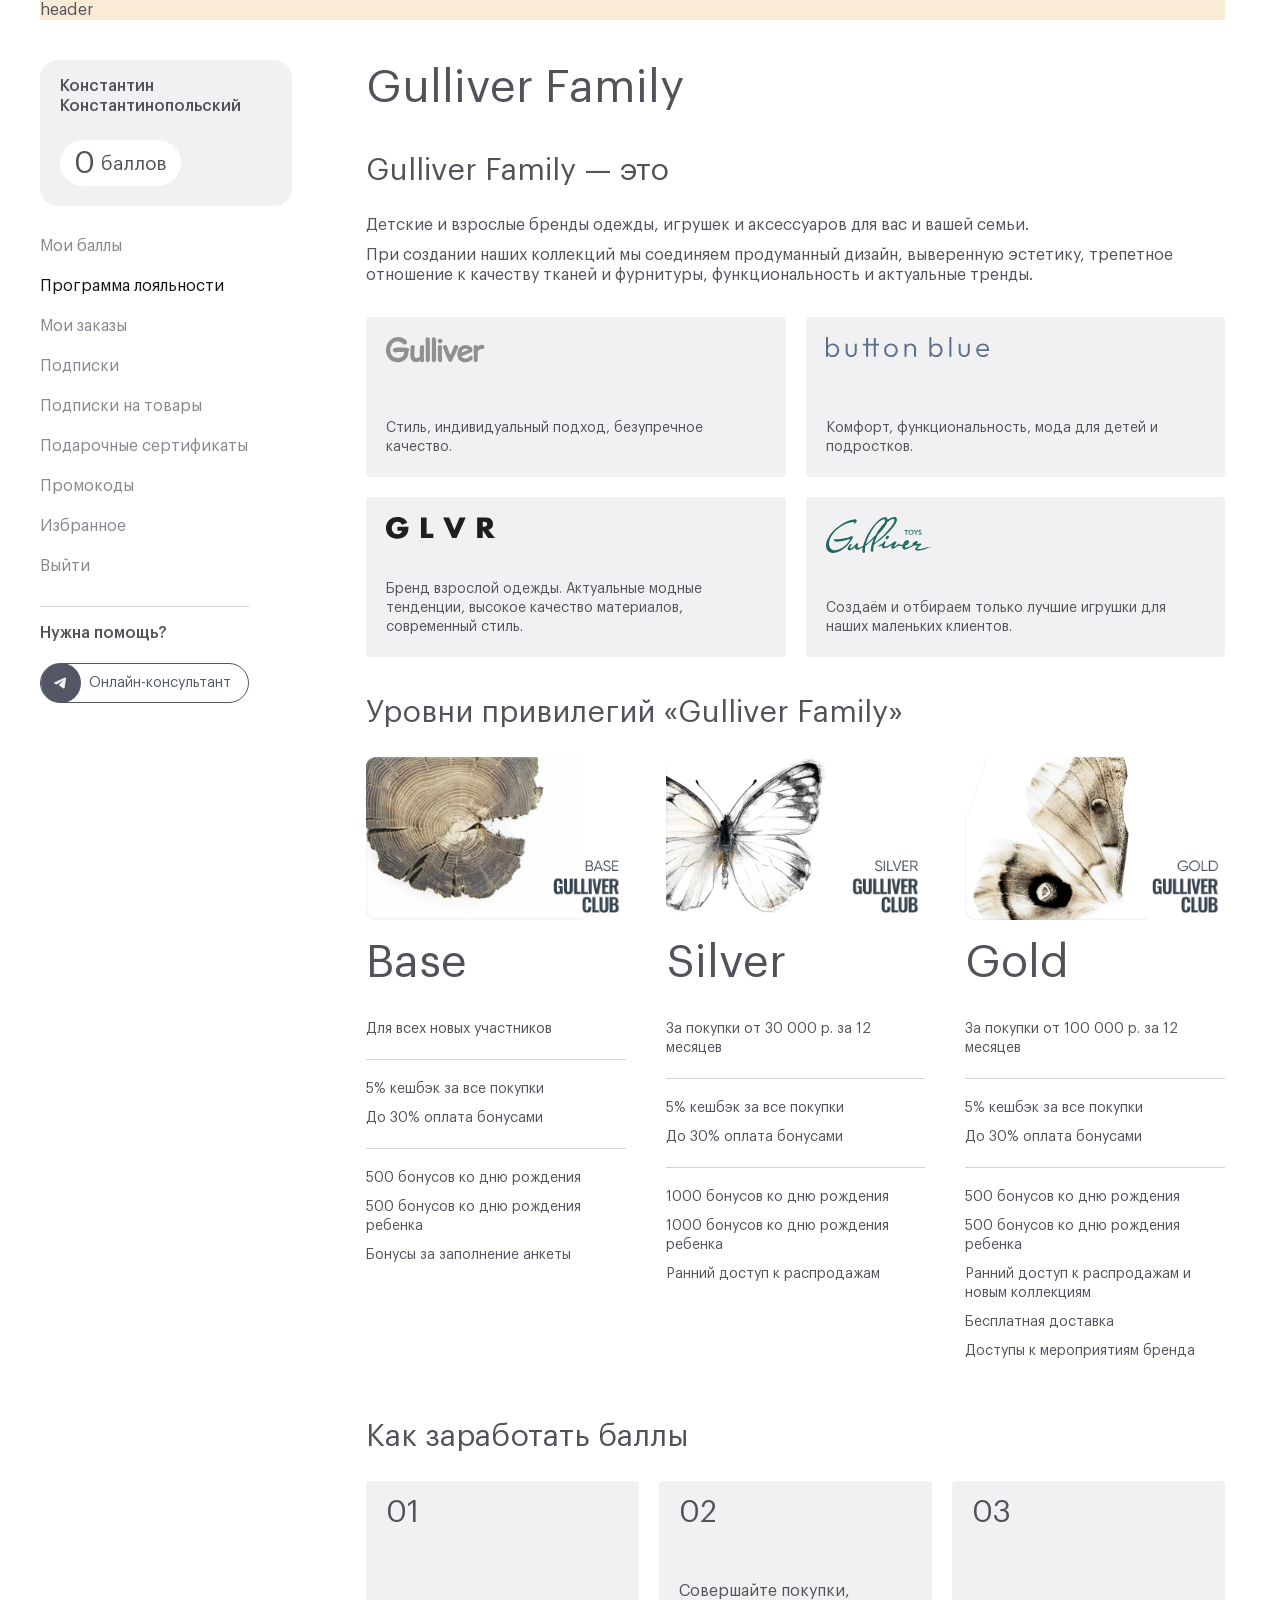
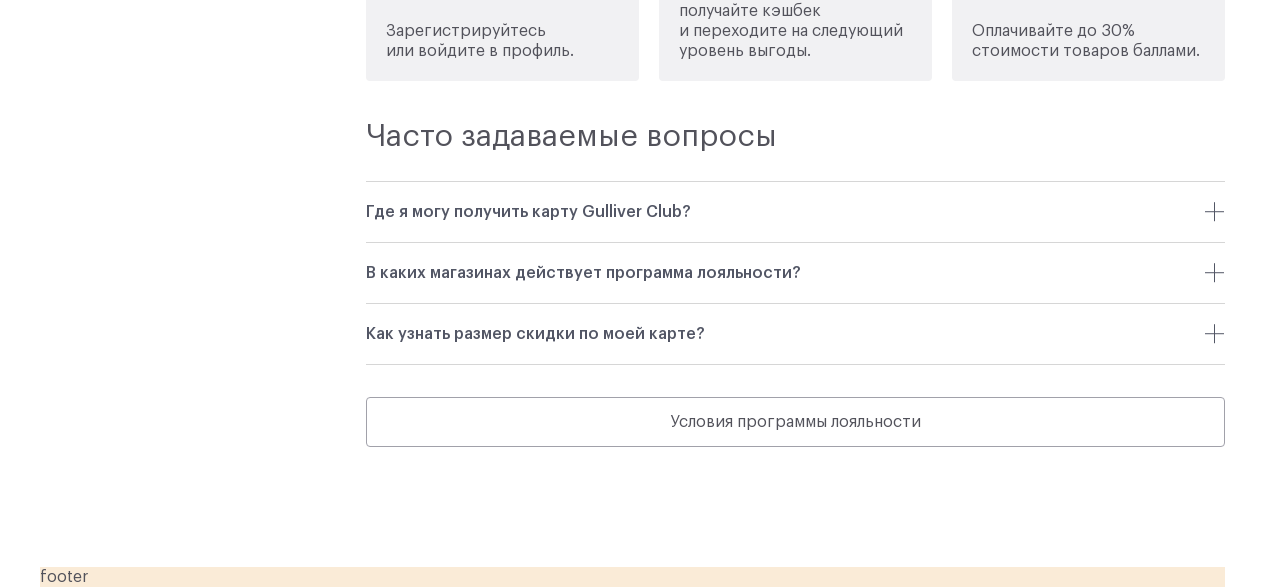
==== commit 2cc35c04: "content" ====
--- a/loyalty-program.html
+++ b/loyalty-program.html
@@ -49,6 +49,112 @@
 
                 <h1 class="page-title">Gulliver Family</h1>
 
+                <section class="section about">
+                    <div class="section-title">Gulliver Family — это</div>
+                    <div class="about__text">
+                        <p>Детские и взрослые бренды одежды, игрушек и аксессуаров для вас и вашей семьи.</p>
+                        <p>При создании наших коллекций мы соединяем продуманный дизайн, выверенную эстетику, трепетное отношение к качеству тканей и фурнитуры, функциональность и актуальные тренды.</p>
+                    </div>
+                    <div class="about__brands brands">
+                        <div class="brands__item">
+                            <div class="brands__logo"><img src="img/gulliver_logo.svg" alt=""></div>
+                            <div class="brands__text">Стиль, индивидуальный подход, безупречное качество.</div>
+                        </div>
+                        <div class="brands__item">
+                            <div class="brands__logo"><img src="img/bb_logo.svg" alt=""></div>
+                            <div class="brands__text">Комфорт, функциональность, мода для детей и подростков.</div>
+                        </div>
+                        <div class="brands__item">
+                            <div class="brands__logo"><img src="img/glvr_logo.svg" alt=""></div>
+                            <div class="brands__text">Бренд взрослой одежды. Актуальные модные тенденции, высокое качество материалов, современный стиль.</div>
+                        </div>
+                        <div class="brands__item">
+                            <div class="brands__logo"><img src="img/toys_logo.svg" alt=""></div>
+                            <div class="brands__text">Создаём и отбираем только лучшие игрушки для наших маленьких клиентов.</div>
+                        </div>
+                    </div>
+                </section>
+
+                <section class="section levels">
+                    <div class="section-title">Уровни привилегий «Gulliver Family»</div>
+                    <div class="levels__cards cards">
+                        <div class="cards__item">
+                            <div class="cards__image">
+                                <img src="img/card_base.png" alt="">
+                            </div>
+                            <div class="cards__title">Base</div>
+                            <div class="cards__row">
+                                <p>Для всех новых участников</p>
+                            </div>
+                            <div class="cards__row">
+                                <p>5% кешбэк за все покупки</p>
+                                <p>До 30% оплата бонусами</p>  
+                            </div>
+                            <div class="cards__row">
+                                <p>500 бонусов ко дню рождения</p>
+                                <p>500 бонусов ко дню рождения ребенка</p>
+                                <p>Бонусы за заполнение анкеты</p>
+                            </div>
+                        </div>
+                        <div class="cards__item">
+                            <div class="cards__image">
+                                <img src="img/card_silver.png" alt="">
+                            </div>
+                            <div class="cards__title">Silver</div>
+                            <div class="cards__row">
+                                <p>За покупки от 30 000 р. за 12 месяцев</p>
+                            </div>
+                            <div class="cards__row">
+                                <p>5% кешбэк за все покупки</p>
+                                <p>До 30% оплата бонусами</p>  
+                            </div>
+                            <div class="cards__row">
+                                <p>1000 бонусов ко дню рождения</p>
+                                <p>1000 бонусов ко дню рождения ребенка</p>
+                                <p>Ранний доступ к распродажам</p>
+                            </div>
+                        </div>
+                        <div class="cards__item">
+                            <div class="cards__image">
+                                <img src="img/card_gold.png" alt="">
+                            </div>
+                            <div class="cards__title">Gold</div>
+                            <div class="cards__row">
+                                <p>За покупки от 100 000 р. за 12 месяцев</p>
+                            </div>
+                            <div class="cards__row">
+                                <p>5% кешбэк за все покупки</p>
+                                <p>До 30% оплата бонусами</p>  
+                            </div>
+                            <div class="cards__row">
+                                <p>500 бонусов ко дню рождения</p>
+                                <p>500 бонусов ко дню рождения ребенка</p>
+                                <p>Ранний доступ к распродажам и новым коллекциям</p>
+                                <p>Бесплатная доставка</p>
+                                <p>Доступы к мероприятиям бренда</p>
+                            </div>
+                        </div>
+                    </div>
+                </section>
+
+                <section class="section get-points">
+                    <div class="section-title">Как заработать баллы</div>
+                    <div class="get-points__grid">
+                        <div class="get-points__item">
+                            <div class="get-points__num">01</div>
+                            <div class="get-points__text">Зарегистрируйтесь или войдите в профиль.</div>
+                        </div>
+                        <div class="get-points__item">
+                            <div class="get-points__num">02</div>
+                            <div class="get-points__text">Совершайте покупки, получайте кэшбек и переходите на следующий уровень выгоды.</div>
+                        </div>
+                        <div class="get-points__item">
+                            <div class="get-points__num">03</div>
+                            <div class="get-points__text">Оплачивайте до 30% стоимости товаров баллами.</div>
+                        </div>
+                    </div>
+                </section>
+
                 <section class="section faq">
                     <div class="section-title">Часто задаваемые вопросы</div>
                     <div class="faq__wrapper">
--- a/css/style.css
+++ b/css/style.css
@@ -304,6 +304,110 @@
 }
 /* #endregion history */
 
+/* #region about */
+.about {
+}
+.about__text {
+    color: var(--primary);
+    font-weight: 400;
+    font-size: 16px;
+    line-height: 20px;
+    margin-bottom: 32px;
+}
+.about__text p {
+    margin-bottom: 10px;
+}
+.brands {
+    display: grid;
+    grid-template-columns: 1fr 1fr;
+    gap: 20px;    
+}
+.brands__item {
+    height: 160px;
+    background-color: var(--bg);
+    border-radius: 4px;
+    padding: 20px;
+    display: flex;
+    flex-direction: column;
+    justify-content: space-between;
+}
+.brands__logo {
+}
+.brands__text {
+    color: var(--primary);
+    font-weight: 400;
+    font-size: 14px;
+    line-height: 19px;
+}
+/* #endregion about */
+
+/* #region levels */
+.levels {
+}
+.cards {
+    display: grid;
+    grid-template-columns: 1fr 1fr 1fr;
+    gap: 40px;
+}
+.cards__item {
+
+}
+.cards__image {
+    margin-bottom: 10px;
+}
+.cards__title {
+    color: var(--primary);
+    font-weight: 400;
+    font-size: 45px;
+    line-height: 55px;
+    margin-bottom: 10px;
+}
+.cards__row {
+    padding: 20px 0;
+    color: var(--primary);
+    font-weight: 400;
+    font-size: 14px;
+    line-height: 19px;
+}
+.cards__row:not(:last-child) {
+    border-bottom: 1px solid var(--lines);    
+}
+.cards__row p:not(:last-child) {
+    margin-bottom: 10px;
+}
+/* #endregion levels */
+
+/* #region get-points */
+.get-points {
+}
+.get-points__grid {
+    display: grid;
+    grid-template-columns: 1fr 1fr 1fr;
+    gap: 20px; 
+}
+.get-points__item {
+    height: 200px;
+    background-color: var(--bg);
+    border-radius: 4px;
+    padding: 16px 20px 20px 20px;
+    display: flex;
+    flex-direction: column;
+    justify-content: space-between;
+}
+.get-points__num {
+    color: var(--primary);
+    font-weight: 400;
+    font-size: 30px;
+    line-height: 30px;   
+}
+.get-points__text {
+    color: var(--primary);
+    font-weight: 400;
+    font-size: 16px;
+    line-height: 20px;
+}
+/* #endregion get-points */
+
 /* #region faq */
 .faq__wrapper {
     margin-bottom: 32px;
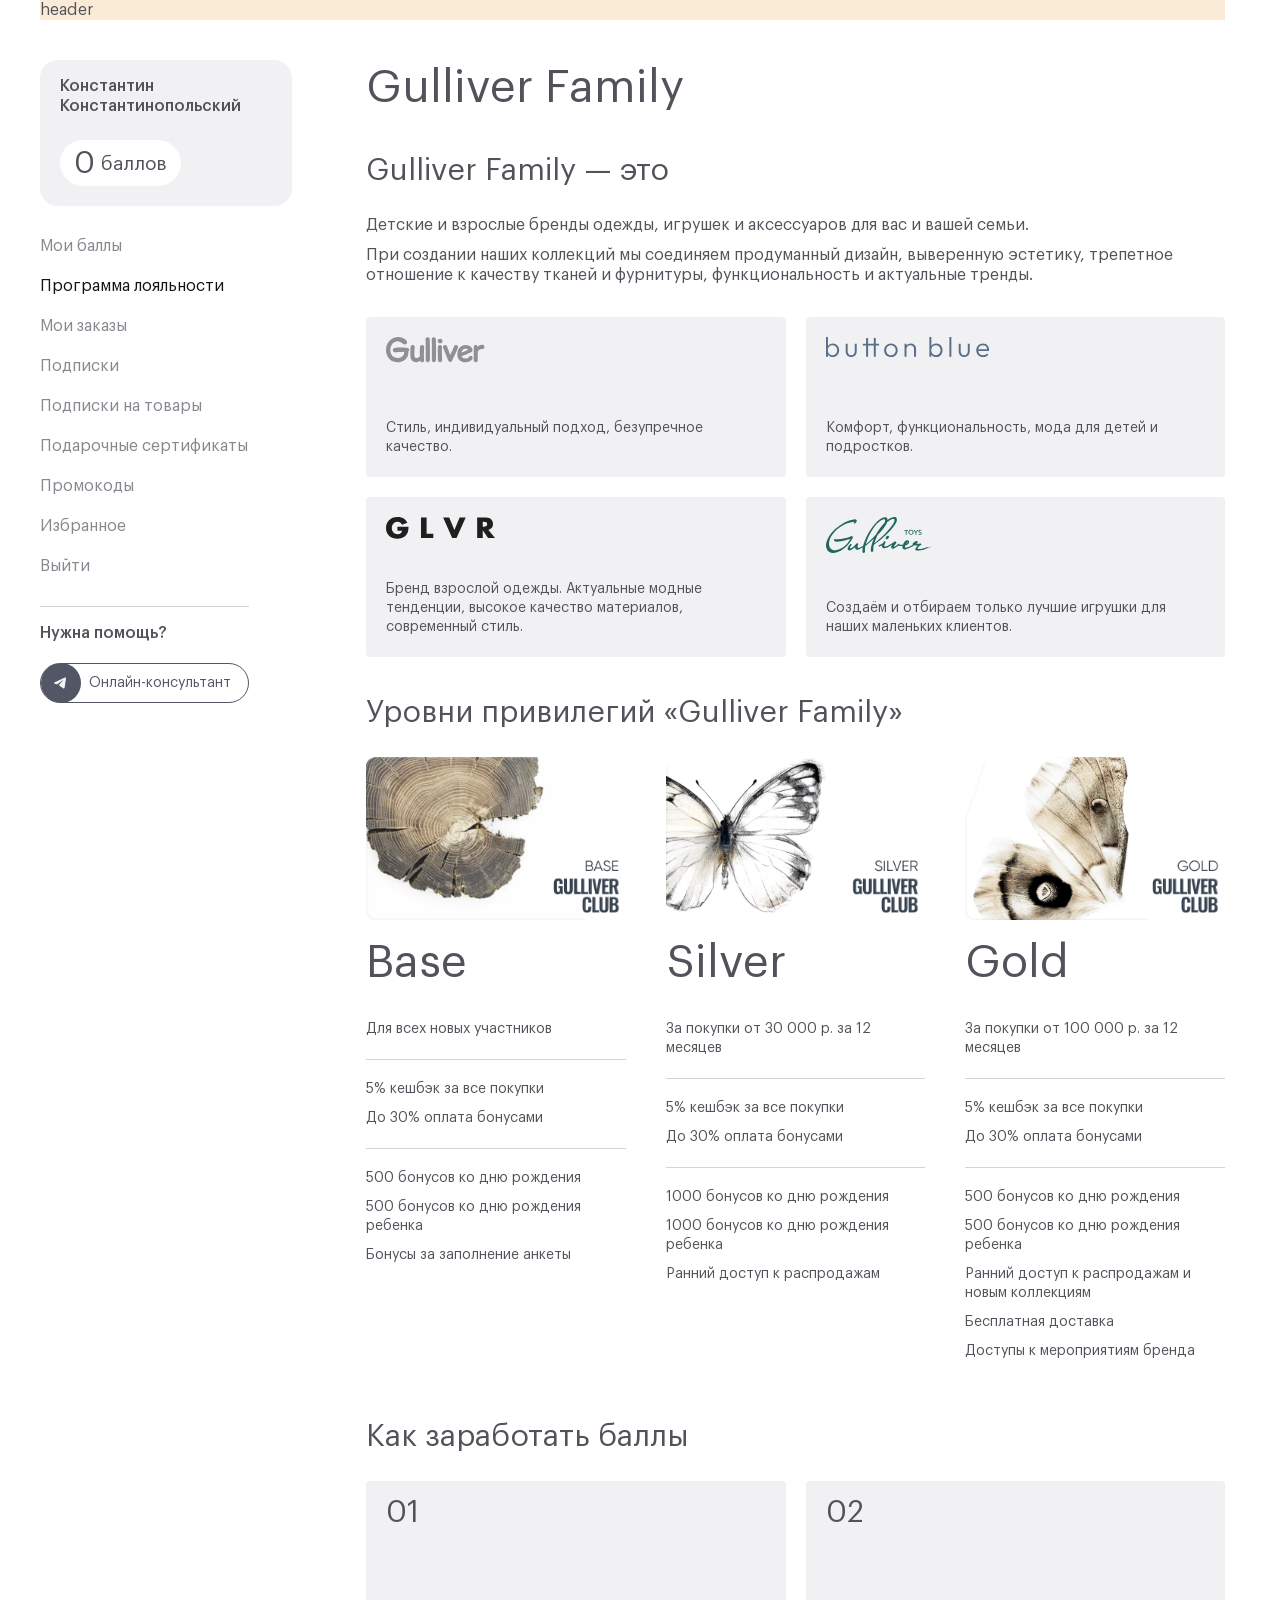
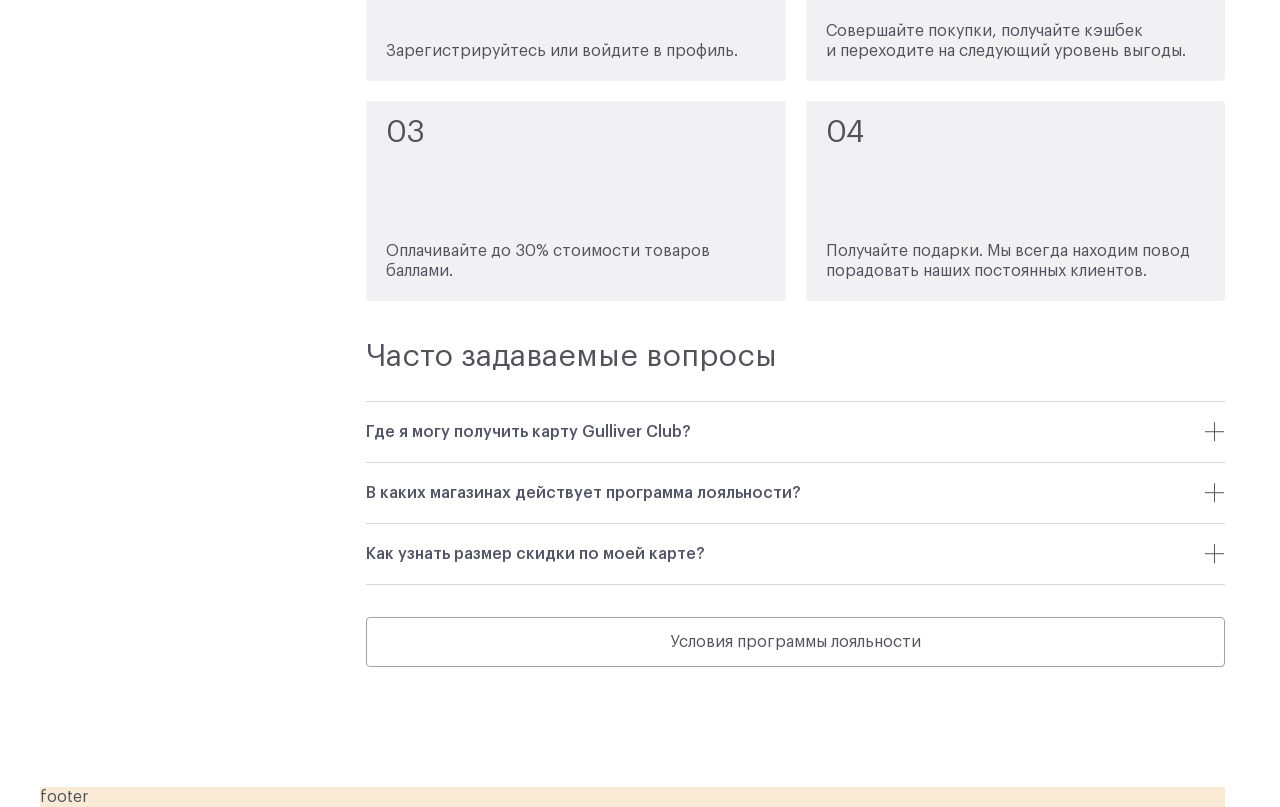
==== commit 08cfb401: "card" ====
--- a/loyalty-program.html
+++ b/loyalty-program.html
@@ -152,6 +152,10 @@
                             <div class="get-points__num">03</div>
                             <div class="get-points__text">Оплачивайте до 30% стоимости товаров баллами.</div>
                         </div>
+                        <div class="get-points__item">
+                            <div class="get-points__num">04</div>
+                            <div class="get-points__text">Получайте подарки. Мы всегда находим повод порадовать наших постоянных клиентов.</div>
+                        </div>
                     </div>
                 </section>
 
--- a/css/style.css
+++ b/css/style.css
@@ -177,7 +177,225 @@
 .card {
     background-color: var(--bg);
     border-radius: 28px;
-    height: 300px;
+    padding: 24px;
+    display: grid;
+    grid-template-columns: 1fr 1fr;
+    gap: 20px;
+}
+.card__card-side {
+}
+.card-image {
+    position: relative;
+    border-radius: 16px;
+    overflow: hidden;
+    margin-bottom: 20px;
+}
+.card-image__info {
+    position: absolute;
+    top: 0;
+    left: 0;
+    width: 100%;
+    height: 100%;
+    padding: 20px;
+    display: flex;
+    flex-direction: column;
+    justify-content: space-between;
+}
+.card__top {
+}
+.card-image__points-wrapper {
+    width: 200px;
+    height: 46px;
+    background-color: #fff;
+    color: var(--primary);
+    border-radius: 100px;
+    padding: 0 14px;
+    display: flex;
+    align-items: center;
+    gap: 12px;
+    margin-bottom: 20px;
+}
+.card-image__points {
+    display: flex;
+    align-items: baseline;
+    gap: 4px;
+    font-weight: 400;
+    font-size: 19px;
+    line-height: 100%;
+}
+.card-image__count {
+    font-weight: 400;
+    font-size: 30px;
+    line-height: 100%;
+}
+/* offcanvas-toggle */
+.offcanvas-toggle {
+    display: inline-block;
+    width: 16px;
+    height: 16px;
+    background-repeat: no-repeat;
+    background-position: center center;
+    cursor: pointer;
+}
+.offcanvas-toggle_gray {
+    background-image: url('data:image/svg+xml,<svg width="16" height="16" viewBox="0 0 16 16" fill="none" xmlns="http://www.w3.org/2000/svg"><g clip-path="url(%23clip0_7870_23743)"><path d="M8.00098 0.833984C11.9587 0.834331 15.167 4.04315 15.167 8.00098C15.1666 11.9585 11.9585 15.1666 8.00098 15.167C4.04315 15.167 0.834337 11.9587 0.833984 8.00098C0.833984 4.04294 4.04294 0.833984 8.00098 0.833984ZM8.00098 1.83398C4.59522 1.83398 1.83398 4.59522 1.83398 8.00098C1.83434 11.4064 4.59544 14.167 8.00098 14.167C11.4062 14.1666 14.1666 11.4062 14.167 8.00098C14.167 4.59543 11.4064 1.83433 8.00098 1.83398ZM8.00098 7.50098C8.27682 7.50132 8.50098 7.72505 8.50098 8.00098V10.667C8.5008 10.9428 8.27672 11.1666 8.00098 11.167C7.72494 11.167 7.50115 10.943 7.50098 10.667V8.00098C7.50098 7.72483 7.72483 7.50098 8.00098 7.50098ZM8.00684 4.83398C8.28283 4.83416 8.50684 5.05795 8.50684 5.33398C8.50666 5.60987 8.28272 5.83381 8.00684 5.83398H8.00098C7.72494 5.83398 7.50115 5.60998 7.50098 5.33398C7.50098 5.05784 7.72483 4.83398 8.00098 4.83398H8.00684Z" fill="%23A1A1AA"/></g><defs><clipPath id="clip0_7870_23743"><rect width="16" height="16" fill="white"/></clipPath></defs></svg>');
+}
+.offcanvas-toggle_primary {
+    background-image: url('data:image/svg+xml,<svg width="16" height="16" viewBox="0 0 16 16" fill="none" xmlns="http://www.w3.org/2000/svg"><g clip-path="url(%23clip0_7870_23650)"><path d="M8.00098 0.833984C11.9587 0.834331 15.167 4.04315 15.167 8.00098C15.1666 11.9585 11.9585 15.1666 8.00098 15.167C4.04315 15.167 0.834337 11.9587 0.833984 8.00098C0.833984 4.04294 4.04294 0.833984 8.00098 0.833984ZM8.00098 1.83398C4.59522 1.83398 1.83398 4.59522 1.83398 8.00098C1.83434 11.4064 4.59544 14.167 8.00098 14.167C11.4062 14.1666 14.1666 11.4062 14.167 8.00098C14.167 4.59543 11.4064 1.83433 8.00098 1.83398ZM8.00098 7.50098C8.27682 7.50132 8.50098 7.72505 8.50098 8.00098V10.667C8.5008 10.9428 8.27672 11.1666 8.00098 11.167C7.72494 11.167 7.50115 10.943 7.50098 10.667V8.00098C7.50098 7.72483 7.72483 7.50098 8.00098 7.50098ZM8.00684 4.83398C8.28283 4.83416 8.50684 5.05795 8.50684 5.33398C8.50666 5.60987 8.28272 5.83381 8.00684 5.83398H8.00098C7.72494 5.83398 7.50115 5.60998 7.50098 5.33398C7.50098 5.05784 7.72483 4.83398 8.00098 4.83398H8.00684Z" fill="%2352525B"/></g><defs><clipPath id="clip0_7870_23650"><rect width="16" height="16" fill="white"/></clipPath></defs></svg>');
+}
+.offcanvas-toggle_white {
+    background-image: url('data:image/svg+xml,<svg width="16" height="16" viewBox="0 0 16 16" fill="none" xmlns="http://www.w3.org/2000/svg"><g clip-path="url(%23clip0_7870_25967)"><path d="M8.00098 0.833984C11.9587 0.834331 15.167 4.04315 15.167 8.00098C15.1666 11.9585 11.9585 15.1666 8.00098 15.167C4.04315 15.167 0.834337 11.9587 0.833984 8.00098C0.833984 4.04294 4.04294 0.833984 8.00098 0.833984ZM8.00098 1.83398C4.59522 1.83398 1.83398 4.59522 1.83398 8.00098C1.83434 11.4064 4.59544 14.167 8.00098 14.167C11.4062 14.1666 14.1666 11.4062 14.167 8.00098C14.167 4.59543 11.4064 1.83433 8.00098 1.83398ZM8.00098 7.50098C8.27682 7.50132 8.50098 7.72505 8.50098 8.00098V10.667C8.5008 10.9428 8.27672 11.1666 8.00098 11.167C7.72494 11.167 7.50115 10.943 7.50098 10.667V8.00098C7.50098 7.72483 7.72483 7.50098 8.00098 7.50098ZM8.00684 4.83398C8.28283 4.83416 8.50684 5.05795 8.50684 5.33398C8.50666 5.60987 8.28272 5.83381 8.00684 5.83398H8.00098C7.72494 5.83398 7.50115 5.60998 7.50098 5.33398C7.50098 5.05784 7.72483 4.83398 8.00098 4.83398H8.00684Z" fill="white"/></g><defs><clipPath id="clip0_7870_25967"><rect width="16" height="16" fill="white"/></clipPath></defs></svg>');
+}
+.card-image__list {
+}
+.card-image__item {
+    display: flex;
+    align-items: center;
+    justify-content: space-between;
+    color: #fff;
+    font-weight: 400;
+    font-size: 16px;
+    line-height: 20px;
+    margin-bottom: 12px;
+}
+.card-image__item-event {
+    padding-left: 24px;
+}
+.card-image__item-event_clock {
+    background: url('data:image/svg+xml,<svg width="16" height="16" viewBox="0 0 16 16" fill="none" xmlns="http://www.w3.org/2000/svg"><path d="M8 1.90039C11.3686 1.90058 14.1004 4.63136 14.1006 8C14.1004 11.3686 11.3686 14.1004 8 14.1006C4.63138 14.1004 1.9006 11.3686 1.90039 8C1.90058 4.63136 4.63136 1.90058 8 1.90039ZM8 2.90039C5.18365 2.90058 2.90058 5.18365 2.90039 8C2.9006 10.8163 5.18366 13.1004 8 13.1006C10.8163 13.1004 13.1004 10.8163 13.1006 8C13.1004 5.18365 10.8164 2.90058 8 2.90039ZM8 4.7002C8.27592 4.70039 8.49989 4.92426 8.5 5.2002V7.69043L9.82422 8.35352C10.0707 8.47724 10.1712 8.77767 10.0479 9.02441C9.92435 9.27085 9.62366 9.3709 9.37695 9.24805L7.77637 8.44727C7.60734 8.36255 7.50015 8.18907 7.5 8V5.2002C7.50011 4.92427 7.7241 4.70041 8 4.7002Z" fill="white"/></svg>') no-repeat left center;
+}
+.card-image__item-event_fire {
+    background: url('data:image/svg+xml,<svg width="16" height="16" viewBox="0 0 16 16" fill="none" xmlns="http://www.w3.org/2000/svg"><path d="M4.10991 6.189L4.10791 6.193L4.10291 6.199L4.08691 6.219L4.03591 6.29C3.99191 6.35067 3.93525 6.436 3.86591 6.546C3.68553 6.84079 3.53096 7.1506 3.40391 7.472C3.09391 8.252 2.84391 9.357 3.12291 10.609C3.38791 11.799 3.89791 12.903 4.78191 13.713C5.67391 14.529 6.89891 15 8.50291 15C10.1209 15 11.3869 14.457 12.2459 13.527C13.0989 12.603 13.5029 11.347 13.5029 10C13.5029 9.141 13.2179 8.311 12.8339 7.536C12.4689 6.798 11.9939 6.072 11.5489 5.389L11.4839 5.289C11.0109 4.564 10.5799 3.894 10.2939 3.256C10.0079 2.618 9.89691 2.076 9.99191 1.598C10.0064 1.52549 10.0046 1.45067 9.98673 1.37892C9.96882 1.30718 9.93523 1.2403 9.88836 1.1831C9.84149 1.1259 9.78252 1.07981 9.7157 1.04815C9.64887 1.01649 9.57586 1.00004 9.50191 1C9.07991 1 8.37691 1.148 7.70991 1.493C7.03691 1.842 6.33291 2.426 6.02791 3.342C5.63791 4.512 6.08691 5.832 6.47091 6.665C6.64191 7.035 6.49291 7.445 6.20991 7.587C6.14638 7.61893 6.07717 7.638 6.00625 7.64312C5.93533 7.64823 5.8641 7.63929 5.79665 7.6168C5.72919 7.59432 5.66684 7.55873 5.61317 7.51209C5.55951 7.46545 5.51558 7.40866 5.48391 7.345L4.94891 6.276C4.9113 6.20079 4.85533 6.13628 4.78618 6.08844C4.71703 6.0406 4.63692 6.01097 4.55328 6.0023C4.46964 5.99363 4.38517 6.00619 4.30767 6.03882C4.23017 6.07146 4.16216 6.12311 4.10991 6.189Z" fill="white"/></svg>') no-repeat left center;
+}
+.card-image__item-points {
+}
+.card__bottom {
+    display: flex;
+    align-items: end;
+    justify-content: space-between;
+}
+.card-image__name {
+    color: #fff;
+    font-weight: 400;
+    font-size: 30px;
+    line-height: 30px;
+    display: flex;
+    align-items: center;
+    gap: 6px;
+}
+.card-image__logo {
+}
+/* progress */
+.progress {
+    margin-bottom: 36px;
+}
+.progress-status {
+    display: flex;   
+    align-items: center;
+    justify-content: space-between; 
+    margin-bottom: 12px;
+}
+.progress-status__name {
+    color: var(--primary);
+    font-weight: 400;
+    font-size: 14px;
+    line-height: 18px;   
+}
+.progress-status__name_center {
+    text-align: center;
+}
+.progress-status__name_right {
+    text-align: right;
+}
+.progress__wrapper {
+    position: relative;
+}
+.progress__marker {
+    position: absolute;
+    width: 13px;
+    height: 13px;
+    background: url('data:image/svg+xml,<svg width="9" height="8" viewBox="0 0 9 8" fill="none" xmlns="http://www.w3.org/2000/svg"><path d="M0.990234 4.32876L3.82127 6.33071L7.66339 0.992188" stroke="white" stroke-width="1.33463"/></svg>') no-repeat center center var(--gray_01);
+    border-radius: 50%;
+}
+.progress__marker_active {
+    background-color: var(--primary);
+}
+.progress__marker_0 {
+    left: 0;
+    transform: translate(0, calc(-50% - 2px));
+}
+.progress__marker_50 {
+    left: 50%; 
+    transform: translate(-50%, calc(-50% - 2px));
+}
+.progress__marker_100 {
+    right: 0;
+    transform: translate(0, calc(-50% - 2px));
+}
+.progress__line {
+    width: 100%; 
+    appearance: none;
+    display: block;
+    height: 4px;
+}
+.progress__line::-webkit-progress-bar {
+    background: var(--gray_01);
+}
+.progress__line::-webkit-progress-value {
+    background: var(--primary);
+}
+.progress__line::-moz-progress-bar {
+    background: var(--primary);
+}
+.card__message {
+    background-color: #fff;
+    color: var(--primary);
+    border-radius: 44px;
+    padding: 6px 14px;
+    font-weight: 400;
+    font-size: 12px;
+    line-height: 130%;
+    text-align: center;
+}
+.card__points-side {
+}
+.card__title {
+    color: var(--primary);
+    font-weight: 500;
+    font-size: 16px;
+    line-height: 20px;  
+    margin-bottom: 14px;
+    display: flex;
+    align-items: center;
+    gap: 8px;
+}
+.card-brands {
+    display: grid;
+    grid-template-columns: 1fr 1fr;
+    gap: 12px;
+}
+.card-brands__item {
+    background-color: #fff;
+    border-radius: 16px;
+    padding: 14px 18px 16px 18px;
+}
+.card-brands__logo {
+    margin-bottom: 30px;
+}
+.card-brands__points {
+    color: var(--primary);
+    font-weight: 400;
+    font-size: 26px;
+    line-height: 100%;
+    margin-bottom: 12px;
+}
+.card-brands__events {
+    color: var(--gray_02);
+    font-weight: 400;
+    font-size: 12px;
+    line-height: 100%;
+    background: url('data:image/svg+xml,<svg width="12" height="12" viewBox="0 0 12 12" fill="none" xmlns="http://www.w3.org/2000/svg"><path d="M3.08292 4.64175L3.08142 4.64475L3.07767 4.64925L3.06567 4.66425L3.02742 4.7175C2.99442 4.763 2.95192 4.827 2.89992 4.9095C2.76464 5.13059 2.64871 5.36295 2.55342 5.604C2.32092 6.189 2.13342 7.01775 2.34267 7.95675C2.54142 8.84925 2.92392 9.67725 3.58692 10.2847C4.25592 10.8968 5.17467 11.25 6.37767 11.25C7.59117 11.25 8.54067 10.8428 9.18492 10.1453C9.82467 9.45225 10.1277 8.51025 10.1277 7.5C10.1277 6.85575 9.91392 6.23325 9.62592 5.652C9.35217 5.0985 8.99592 4.554 8.66217 4.04175L8.61342 3.96675C8.25867 3.423 7.93542 2.9205 7.72092 2.442C7.50642 1.9635 7.42317 1.557 7.49442 1.1985C7.50529 1.14412 7.50397 1.088 7.49054 1.03419C7.47711 0.980382 7.45191 0.930222 7.41676 0.887325C7.38161 0.844427 7.33738 0.80986 7.28726 0.786114C7.23714 0.762368 7.18238 0.750033 7.12692 0.75C6.81042 0.75 6.28317 0.861 5.78292 1.11975C5.27817 1.3815 4.75017 1.8195 4.52142 2.5065C4.22892 3.384 4.56567 4.374 4.85367 4.99875C4.98192 5.27625 4.87017 5.58375 4.65792 5.69025C4.61028 5.7142 4.55837 5.7285 4.50518 5.73234C4.45199 5.73617 4.39856 5.72947 4.34797 5.7126C4.29738 5.69574 4.25062 5.66905 4.21037 5.63407C4.17012 5.59908 4.13717 5.5565 4.11342 5.50875L3.71217 4.707C3.68397 4.65059 3.64199 4.60221 3.59012 4.56633C3.53826 4.53045 3.47818 4.50823 3.41545 4.50172C3.35272 4.49522 3.28936 4.50464 3.23124 4.52912C3.17312 4.55359 3.12211 4.59233 3.08292 4.64175Z" fill="%23A6A6A6"/></svg>') no-repeat left center;
+    padding-left: 16px;
 }
 /* #endregion card */
 
@@ -215,16 +433,72 @@
     border-color: var(--primary_third);
 }
 .history__sorting {
+}
+/* dropdown */
+.dropdown {
+    position: relative;
+    user-select: none;
+}
+.dropdown__button {
     height: 32px;
+    width: fit-content;
     border: 1px solid var(--lines);
     border-radius: 4px;
     display: flex;
     align-items: center;
+    gap: 8px;
     padding: 0 8px;
     font-weight: 400;
     font-size: 14px;
-    line-height: 19px;
-}
+    line-height: 19px;  
+    cursor: pointer;
+}
+.dropdown__button:after {
+    width: 14px;
+    height: 8px;
+    flex-shrink: 0;
+    content: "";
+    background: url('data:image/svg+xml,<svg width="12" height="6" viewBox="0 0 12 6" fill="none" xmlns="http://www.w3.org/2000/svg"><path d="M0.646484 5.14648C0.451222 5.34175 0.451222 5.65825 0.646484 5.85352C0.841746 6.04878 1.15825 6.04878 1.35352 5.85352L6 1.20703L10.6465 5.85352C10.8417 6.04878 11.1583 6.04878 11.3535 5.85352C11.5488 5.65825 11.5488 5.34175 11.3535 5.14648L6.35352 0.146485C6.15825 -0.0487775 5.84175 -0.0487775 5.64648 0.146485L0.646484 5.14648Z" fill="%2352525B"/></svg>') no-repeat center center;
+    transform: rotate(180deg);
+}
+.dropdown__content {
+    position: absolute;
+    left: 0;
+    width: 100%;
+    background-color: #fff;
+    display: flex;
+    flex-direction: column;
+    gap: 12px;
+    padding: 14px;
+    border: 1px solid var(--lines);
+    border-top: none;
+    border-bottom-left-radius: 3px;
+    border-bottom-right-radius: 3px;
+    display: none;
+    z-index: 1;
+}
+.dropdown__item {
+    color: var(--primary);
+    font-weight: 400;
+    font-size: 14px;
+    line-height: 19px;   
+    text-decoration: none;  
+    cursor: pointer;
+}
+.dropdown__item_active {
+    color: var(--black-hover);
+}
+.dropdown_open .dropdown__button {
+    border-color: var(--main);
+}
+.dropdown_open .dropdown__button:after {
+    transform: rotate(0deg);
+}
+.dropdown_open .dropdown__content {
+    display: flex;
+    box-shadow: 0px 8px 16px 0px #09090B0F;
+}
+
 .history__wrapper {
 }
 .history__block {
@@ -382,7 +656,7 @@
 }
 .get-points__grid {
     display: grid;
-    grid-template-columns: 1fr 1fr 1fr;
+    grid-template-columns: 1fr 1fr;
     gap: 20px; 
 }
 .get-points__item {
@@ -583,287 +857,5 @@
 
 
 
-/* ==================================================================================== */
-
-/* loyalty points */
-.loyalty__points {
-}
-.points {
-    display: grid;
-    grid-template-columns: 1fr 480px;
-}
-.points__list-side {
-}
-.points__wrapper {
-    /* margin-bottom: 20px; */
-}
-.points__block {
-    margin-bottom: 40px;
-}
-.points__title {
-    display: flex;
-    align-items: center;
-    gap: 4px;
-    color: var(--main);
-    font-weight: 500;
-    font-size: 16px;
-    line-height: 20px;
-    margin-bottom: 20px;
-}
-.points__list {
-}
-.points__item {
-    display: flex;
-    align-items: center;
-    gap: 12px;  
-    margin-bottom: 16px;  
-}
-.points-item__name {
-    color: var(--main);
-    font-weight: 400;
-    font-size: 16px;
-    line-height: 20px; 
-    width: 220px; 
-}
-.points-item__value {
-    display: flex;
-    align-items: center;
-    color: var(--black);
-    font-weight: 500;
-    font-size: 14px;
-    line-height: 100%;   
-}
-.points-item__value_big {
-    font-size: 24px;
-}
-.points-item__value_clock {
-    background: url('data:image/svg+xml,<svg width="16" height="17" viewBox="0 0 16 17" fill="none" xmlns="http://www.w3.org/2000/svg"><path d="M8 2.61719C11.3686 2.61737 14.1004 5.34816 14.1006 8.7168C14.1004 12.0854 11.3686 14.8172 8 14.8174C4.63138 14.8172 1.9006 12.0854 1.90039 8.7168C1.90058 5.34816 4.63136 2.61738 8 2.61719ZM8 3.61719C5.18365 3.61738 2.90058 5.90045 2.90039 8.7168C2.9006 11.5331 5.18366 13.8172 8 13.8174C10.8163 13.8172 13.1004 11.5331 13.1006 8.7168C13.1004 5.90044 10.8164 3.61737 8 3.61719ZM8 5.41699C8.27592 5.41718 8.49989 5.64106 8.5 5.91699V8.40723L9.82422 9.07031C10.0707 9.19404 10.1712 9.49447 10.0479 9.74121C9.92435 9.98765 9.62366 10.0877 9.37695 9.96484L7.77637 9.16406C7.60734 9.07935 7.50015 8.90587 7.5 8.7168V5.91699C7.50011 5.64107 7.7241 5.4172 8 5.41699Z" fill="%23A1A1AA"/></svg>') no-repeat left center;
-    padding-left: 22px;
-}
-.points-item__value_fire {
-    background: url('data:image/svg+xml,<svg width="16" height="17" viewBox="0 0 16 17" fill="none" xmlns="http://www.w3.org/2000/svg"><path d="M8.16991 3.0988C8.42156 2.96881 8.6873 2.86815 8.96191 2.7988C8.98591 3.3388 9.15391 3.8728 9.38191 4.3828C9.70591 5.1038 10.1819 5.8398 10.6459 6.5528L10.6999 6.6348C11.1549 7.3318 11.5999 8.0128 11.9379 8.6968C12.2879 9.4058 12.5029 10.0758 12.5029 10.7168C12.5029 11.8698 12.1579 12.8638 11.5109 13.5648C10.8709 14.2598 9.88691 14.7168 8.50291 14.7168C7.10591 14.7168 6.13491 14.3128 5.45691 13.6918C4.76991 13.0638 4.33491 12.1688 4.09891 11.1078C3.87691 10.1098 4.07291 9.2148 4.33391 8.5578C4.37658 8.45113 4.41991 8.35113 4.46391 8.2578L4.58891 8.5088C4.67924 8.69003 4.80442 8.85167 4.95729 8.98447C5.11016 9.11727 5.28772 9.21861 5.47981 9.2827C5.67189 9.34679 5.87473 9.37237 6.07672 9.35797C6.2787 9.34358 6.47586 9.28949 6.65691 9.1988C7.50291 8.7758 7.73691 7.7388 7.37891 6.9628C7.00691 6.1558 6.71691 5.1528 6.97591 4.3748C7.17091 3.7908 7.63391 3.3748 8.16891 3.0988M4.10991 6.9058L4.10791 6.9098L4.10291 6.9158L4.08691 6.9358L4.03591 7.0068C3.99191 7.06746 3.93525 7.1528 3.86591 7.2628C3.68553 7.55758 3.53096 7.8674 3.40391 8.1888C3.09391 8.9688 2.84391 10.0738 3.12291 11.3258C3.38791 12.5158 3.89791 13.6198 4.78191 14.4298C5.67391 15.2458 6.89891 15.7168 8.50291 15.7168C10.1209 15.7168 11.3869 15.1738 12.2459 14.2438C13.0989 13.3198 13.5029 12.0638 13.5029 10.7168C13.5029 9.8578 13.2179 9.0278 12.8339 8.2528C12.4689 7.5148 11.9939 6.7888 11.5489 6.1058L11.4839 6.0058C11.0109 5.2808 10.5799 4.6108 10.2939 3.9728C10.0079 3.3348 9.89691 2.7928 9.99191 2.3148C10.0064 2.24229 10.0046 2.16746 9.98673 2.09572C9.96882 2.02397 9.93523 1.95709 9.88836 1.8999C9.84149 1.8427 9.78252 1.79661 9.7157 1.76495C9.64887 1.73329 9.57586 1.71684 9.50191 1.7168C9.07991 1.7168 8.37691 1.8648 7.70991 2.2098C7.03691 2.5588 6.33291 3.1428 6.02791 4.0588C5.63791 5.2288 6.08691 6.5488 6.47091 7.3818C6.64191 7.7518 6.49291 8.1618 6.20991 8.3038C6.14638 8.33573 6.07717 8.3548 6.00625 8.35991C5.93533 8.36503 5.8641 8.35609 5.79665 8.3336C5.72919 8.31112 5.66684 8.27553 5.61317 8.22889C5.55951 8.18224 5.51558 8.12546 5.48391 8.0618L4.94891 6.9928C4.9113 6.91759 4.85533 6.85308 4.78618 6.80524C4.71703 6.7574 4.63692 6.72777 4.55328 6.7191C4.46964 6.71042 4.38517 6.72299 4.30767 6.75562C4.23017 6.78825 4.16216 6.83991 4.10991 6.9058Z" fill="%23A1A1AA"/></svg>') no-repeat left center;
-    padding-left: 22px;
-}
-.points__sublist {
-    max-height: 0;
-    overflow: hidden;
-    transition: max-height 0.35s ease-in-out;  
-}
-.points-subitem {
-    display: flex;
-    align-items: center;
-    gap: 12px; 
-    margin-bottom: 16px;
-}
-.points-subitem__name {
-    color: var(--secondary);
-    font-weight: 400;
-    font-size: 14px;
-    line-height: 19px;
-    padding-left: 20px;
-    width: 220px;
-}
-.points-subitem__value {
-    color: var(--black);
-    font-weight: 500;
-    font-size: 14px;
-    line-height: 100%;   
-}
-.points-item_collapse {
-    cursor: pointer;
-}
-.points-item_collapse::after {
-    content: "";
-    width: 20px;
-    height: 20px;
-    background: url('data:image/svg+xml,<svg width="20" height="21" viewBox="0 0 20 21" fill="none" xmlns="http://www.w3.org/2000/svg"><path d="M4.64648 12.8633C4.45122 13.0585 4.45122 13.3751 4.64648 13.5703C4.84175 13.7656 5.15825 13.7656 5.35352 13.5703L10 8.92383L14.6465 13.5703C14.8417 13.7656 15.1583 13.7656 15.3535 13.5703C15.5488 13.3751 15.5488 13.0585 15.3535 12.8633L10.3535 7.86328C10.1583 7.66802 9.84175 7.66802 9.64648 7.86328L4.64648 12.8633Z" fill="%23525665"/></svg>') center center;
-    transition: transform 0.35s ease-out;  
-}
-.points-item_active::after {
-    transform: rotate(180deg);
-}
-.points__sublist_show {
-    max-height: 100vh;
-}
-
-
-.points__update {
-    color: var(--secondary);
-    font-weight: 400;
-    font-size: 12px;
-    line-height: 15px;   
-}
-.points__card-side {
-}
-.card__image {
-}
-.card-image {
-    position: relative;
-    border: 1px solid var(--lines);
-    border-radius: 4px;
-    overflow: hidden;
-    margin-bottom: 12px;
-}
-.card-image__image {
-    display: block;
-}
-.card-image__overlay {
-    position: absolute;
-    right: 0;
-    bottom: 0;
-    width: 160px;
-    height: 130px;
-    background-color: #fff;
-}
-.card-image__number {
-    position: absolute;
-    top: 13px;
-    right: 13px;
-    color: var(--main);
-    font-weight: 400;
-    font-size: 20px;
-    line-height: 30px;
-}
-.card-image__title {
-    position: absolute;  
-    bottom: 13px;
-    right: 13px;  
-    text-align: right;
-}
-.card-image__status {
-    color: var(--main);
-    font-weight: 400;
-    font-size: 45px;
-    line-height: 55px;
-    letter-spacing: -0.02px;
-}
-.card-image__amount {
-    color: var(--main);
-    font-weight: 400;
-    font-size: 12px;
-    line-height: 15px;
-}
-.card__conditions {
-}
-.conditions {
-    display: grid;
-    grid-template-columns: repeat(4, 1fr);
-    column-gap: 20px;
-    margin-bottom: 24px;
-}
-.conditions__item {
-    color: var(--main);
-    padding: 12px 0;
-}
-.conditions__name {
-    font-weight: 400;
-    font-size: 19px;
-    line-height: 20px;
-    margin-bottom: 12px;
-}
-.conditions__value {
-    font-weight: 400;
-    font-size: 12px;
-    line-height: 15px;
-}
-.card__message {
-    background-color: var(--bg);
-    color: var(--primary);
-    height: 44px;
-    display: flex;
-    align-items: center;
-    justify-content: center;
-    padding: 0 20px;
-    border-radius: 4px;
-    font-weight: 400;
-    font-size: 14px;
-    line-height: 20px;
-    margin-bottom: 20px;
-}
-.card__progress {
-}
-.progress {
-}
-.progress__status {
-}
-.progress-status {
-    display: flex;   
-    align-items: center;
-    justify-content: space-between; 
-    margin-bottom: 20px;
-}
-.progress-status__item {
-}
-.progress-status__name {
-    color: var(--main);
-    font-weight: 400;
-    font-size: 12px;
-    line-height: 15px;
-    margin-bottom: 4px;
-}
-.progress-status__name_center {
-    text-align: center;
-}
-.progress-status__name_right {
-    text-align: right;
-}
-.progress-status__image {
-    border: 1px solid var(--lines);
-    border-radius: 4px;
-    width: 60px;
-}
-.progress__wrapper {
-    position: relative;
-    margin-bottom: 24px;
-}
-.progress__marker {
-    height: 4px;
-    position: absolute;
-    width: 20px;
-    height: 20px;
-    background: url('data:image/svg+xml,<svg width="12" height="11" viewBox="0 0 12 11" fill="none" xmlns="http://www.w3.org/2000/svg"><path d="M1 6.2832L5.24242 9.2832L11 1.2832" stroke="white" stroke-width="2"/></svg>') no-repeat center center;
-    background-color: var(--progress_bg);
-    border-radius: 50%;
-}
-.progress__marker_active {
-    background-color: var(--progress);
-}
-.progress__marker_0 {
-    left: 0;
-    transform: translate(0, calc(-50% - 2px));
-}
-.progress__marker_50 {
-    left: 50%; 
-    transform: translate(-50%, calc(-50% - 2px));
-}
-.progress__marker_100 {
-    right: 0;
-    transform: translate(0, calc(-50% - 2px));
-}
-.progress__line {
-    width: 100%; 
-    appearance: none;
-    display: block;
-    height: 4px;
-}
-.progress__line::-webkit-progress-bar {
-    background: var(--progress_bg);
-}
-.progress__line::-webkit-progress-value {
-    background: var(--progress);
-}
-.progress__line::-moz-progress-bar {
-    background: var(--progress);
-}
-.progress__message {
-    color: var(--main);
-    font-weight: 400;
-    font-size: 14px;
-    line-height: 19px;
-    text-align: center;
-} 
-
-
-
-
-
+
+
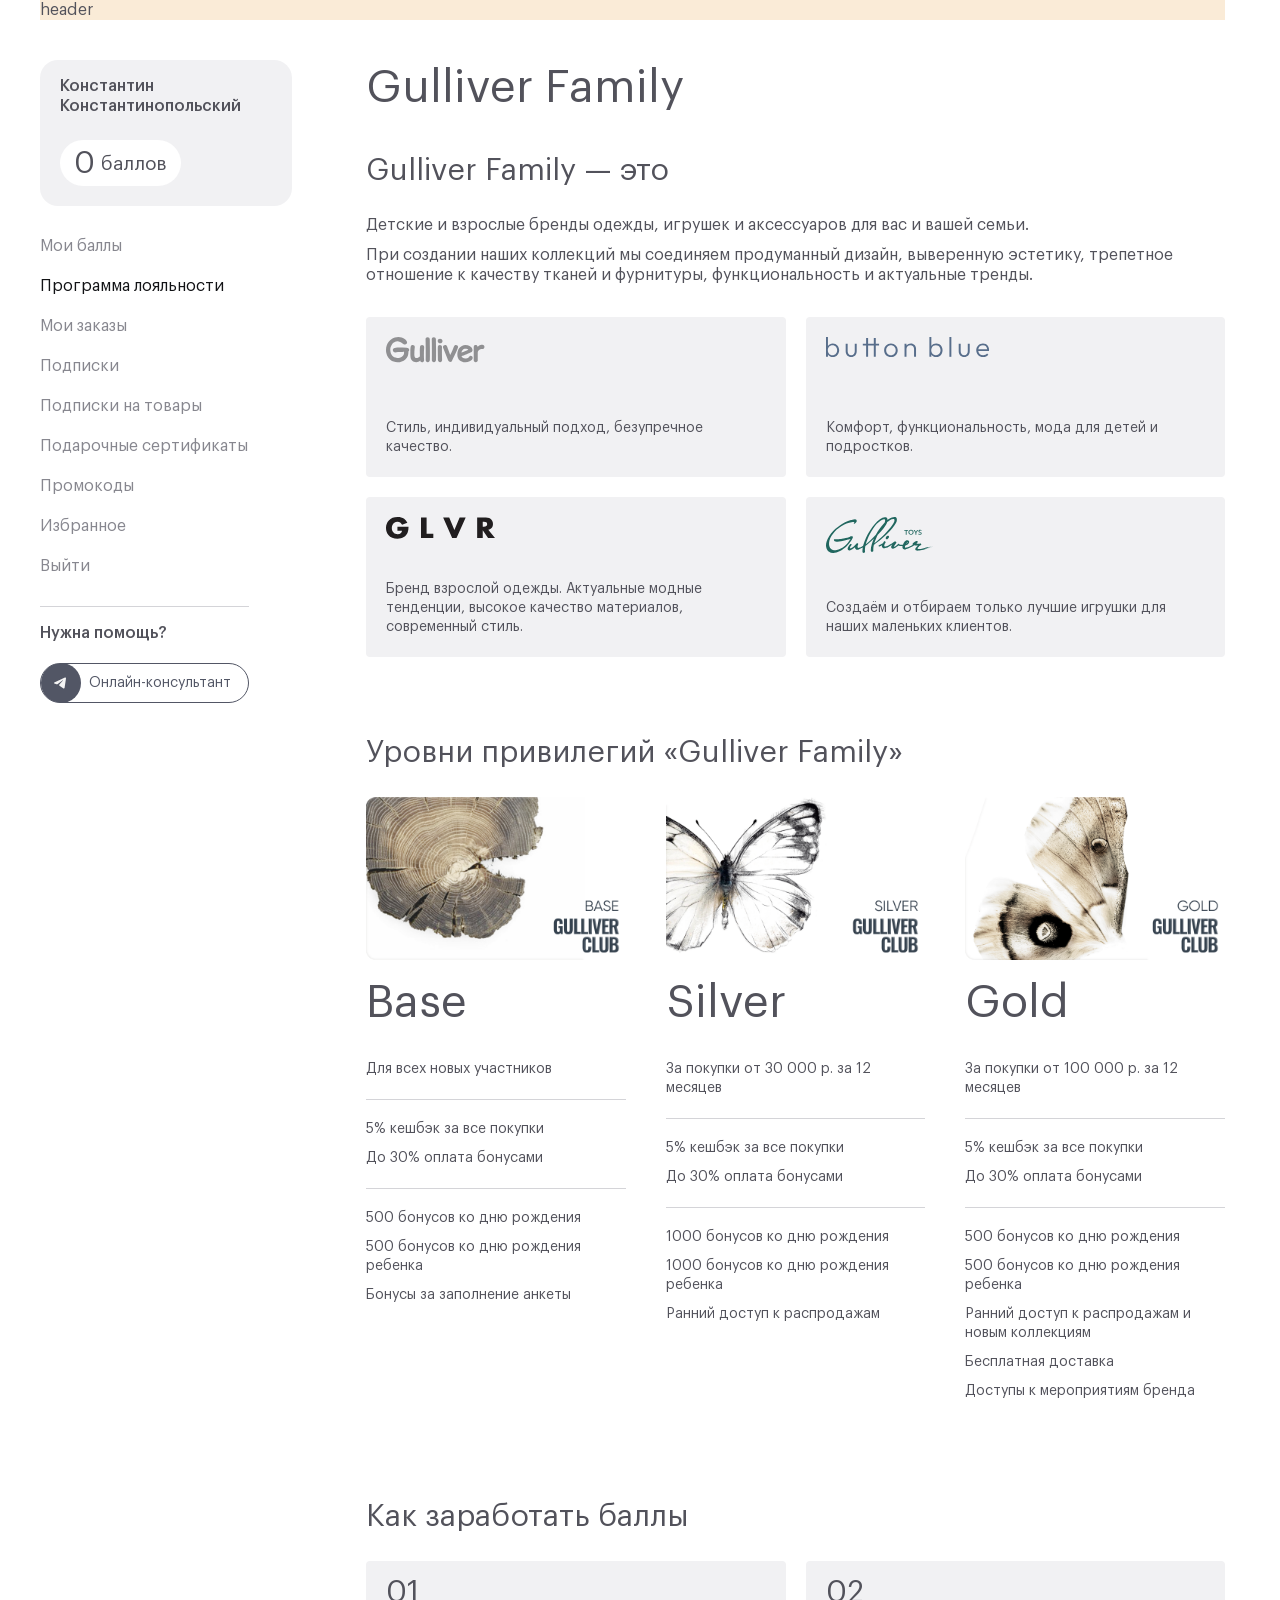
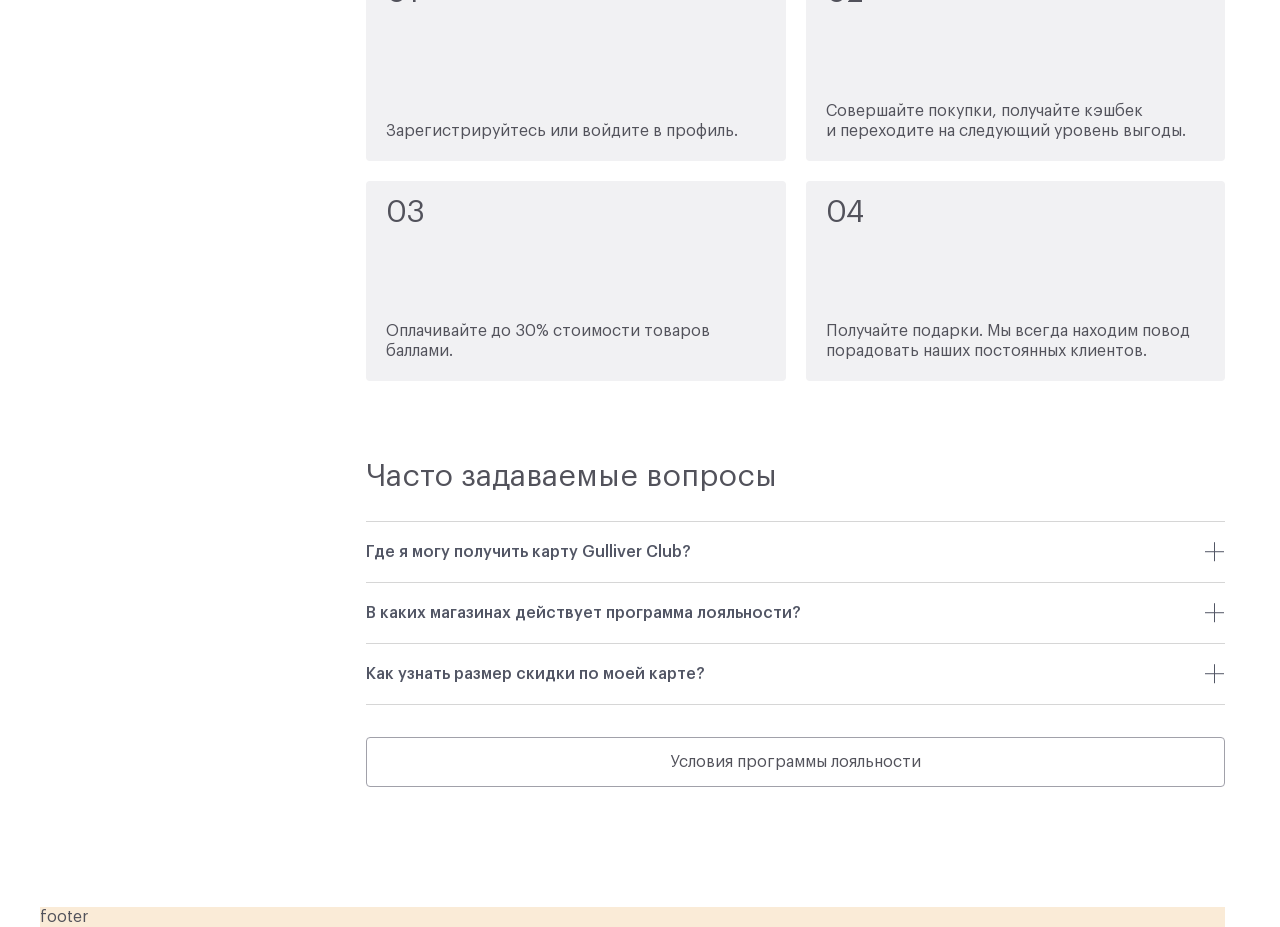
==== commit f0655b96: "offcanvas" ====
--- a/loyalty-program.html
+++ b/loyalty-program.html
@@ -47,6 +47,14 @@
 
             <div class="loyalty__content">
 
+                <div class="page-select dropdown">
+                    <div class="dropdown__button">Программа лояльности</div>
+                    <div class="dropdown__content">
+                        <a href="#" class="dropdown__item">Мои баллы</a>
+                        <a href="#" class="dropdown__item dropdown__item_active">Программа лояльности</a>
+                    </div>
+                </div>
+
                 <h1 class="page-title">Gulliver Family</h1>
 
                 <section class="section about">
--- a/css/style.css
+++ b/css/style.css
@@ -152,6 +152,15 @@
 /* content */
 .loyalty__content {
 }
+.page-select.dropdown {
+    margin-bottom: 30px;
+    display: none;
+}
+.page-select .dropdown__button {
+    height: 44px;
+    width: 100%;
+    justify-content: space-between;
+}
 .page-title {
     color: var(--primary);
     font-weight: 400;
@@ -167,9 +176,45 @@
     margin-bottom: 30px;
 }
 .loyalty__content .section:not(:last-child) {
-    margin-bottom: 40px;
+    margin-bottom: 80px;
 }
 .loyalty {
+}
+@media (max-width: 991px) {
+    .loyalty {
+        grid-template-columns: 1fr;
+        padding: 20px 0 60px 0;
+    }
+    /* sidebar */
+    .sidebar {
+        display: none;
+    }
+    /* content */
+    .loyalty__content {
+    }
+    .page-select.dropdown {
+        display: block;
+    }
+    .page-title {
+        font-size: 40px;
+        line-height: 50px;            
+        margin-bottom: 24px;
+    }
+    .section-title {
+        color: var(--primary);
+        font-weight: 400;
+        font-size: 30px;
+        line-height: 30px;  
+        margin-bottom: 30px;
+    }
+    .loyalty__content .section:not(:last-child) {
+        margin-bottom: 60px;
+    }
+    .loyalty {
+    }
+}
+@media (max-width: 575px) {
+
 }
 /* #endregion layouts */
 
@@ -500,6 +545,12 @@
 }
 
 .history__wrapper {
+}
+.history__empty {
+    color: var(--primary);
+    font-weight: 400;
+    font-size: 14px;
+    line-height: 19px;
 }
 .history__block {
     display: flex;
@@ -812,28 +863,81 @@
     scrollbar-width: thin;
 }
 /* offcanvas text */
-.offcanvas__text {
-    font-weight: 400;
-    font-size: 14px;
-    line-height: 19px; 
+.offcanvas__content {
+    font-weight: 400;
+    font-size: 15px;
+    line-height: 140%;   
     overflow: hidden;
 }
-.offcanvas__text h3 {
-    font-weight: 400;
-    font-size: 24px;
-    line-height: 100%;
+.offcanvas__content h3 {
+    font-weight: 500;
+    font-size: 16px;
+    line-height: 19px;   
     margin-bottom: 12px;
 }
-.offcanvas__text h3:not(:first-child) {
+.offcanvas__content h3:not(:first-child) {
     margin-top: 12px;
 }
-.offcanvas__text p {
+.offcanvas__content p {
     margin-bottom: 12px;
 }
-.offcanvas__text ul {
+.offcanvas__content ul {
     margin: 12px 0;
     list-style-type: disc;
     padding-left: 20px;
+}
+/* offcanvas-card */
+.offcanvas__status {
+    margin-bottom: 32px;
+    display: flex;
+    align-items: center;
+    justify-content: space-between;
+    gap: 8px;
+
+}
+.offcanvas__status-item {
+    color: var(--primary);
+    width: 100%;
+    display: flex;
+    align-items: center;
+    justify-content: center;
+    height: 32px;
+    border: 1px solid var(--lines);
+    border-radius: 4px;
+    font-weight: 400;
+    font-size: 14px;
+    line-height: 19px;    
+}
+.offcanvas__status-item_active {
+    background-color: var(--primary_third);
+    border-color: var(--primary_third);
+}
+.offcanvas-card {
+    display: grid;
+    grid-template-columns: 2fr 3fr;
+    gap: 32px;
+    margin-bottom: 40px;
+}
+.offcanvas-card__card-image {
+}
+.offcanvas-card__grid {
+    display: grid;
+    grid-template-columns: 1fr 1fr;
+    gap: 36px;
+}
+.offcanvas-card__item {
+    color: var(--primary);
+}
+.offcanvas-card__value {
+    font-weight: 400;
+    font-size: 19px;
+    line-height: 100%;
+    margin-bottom: 10px;
+}
+.offcanvas-card__name {
+    font-weight: 400;
+    font-size: 13px;
+    line-height: 140%;
 }
 @media (max-width: 991px) {
     .offcanvas__wrapper {
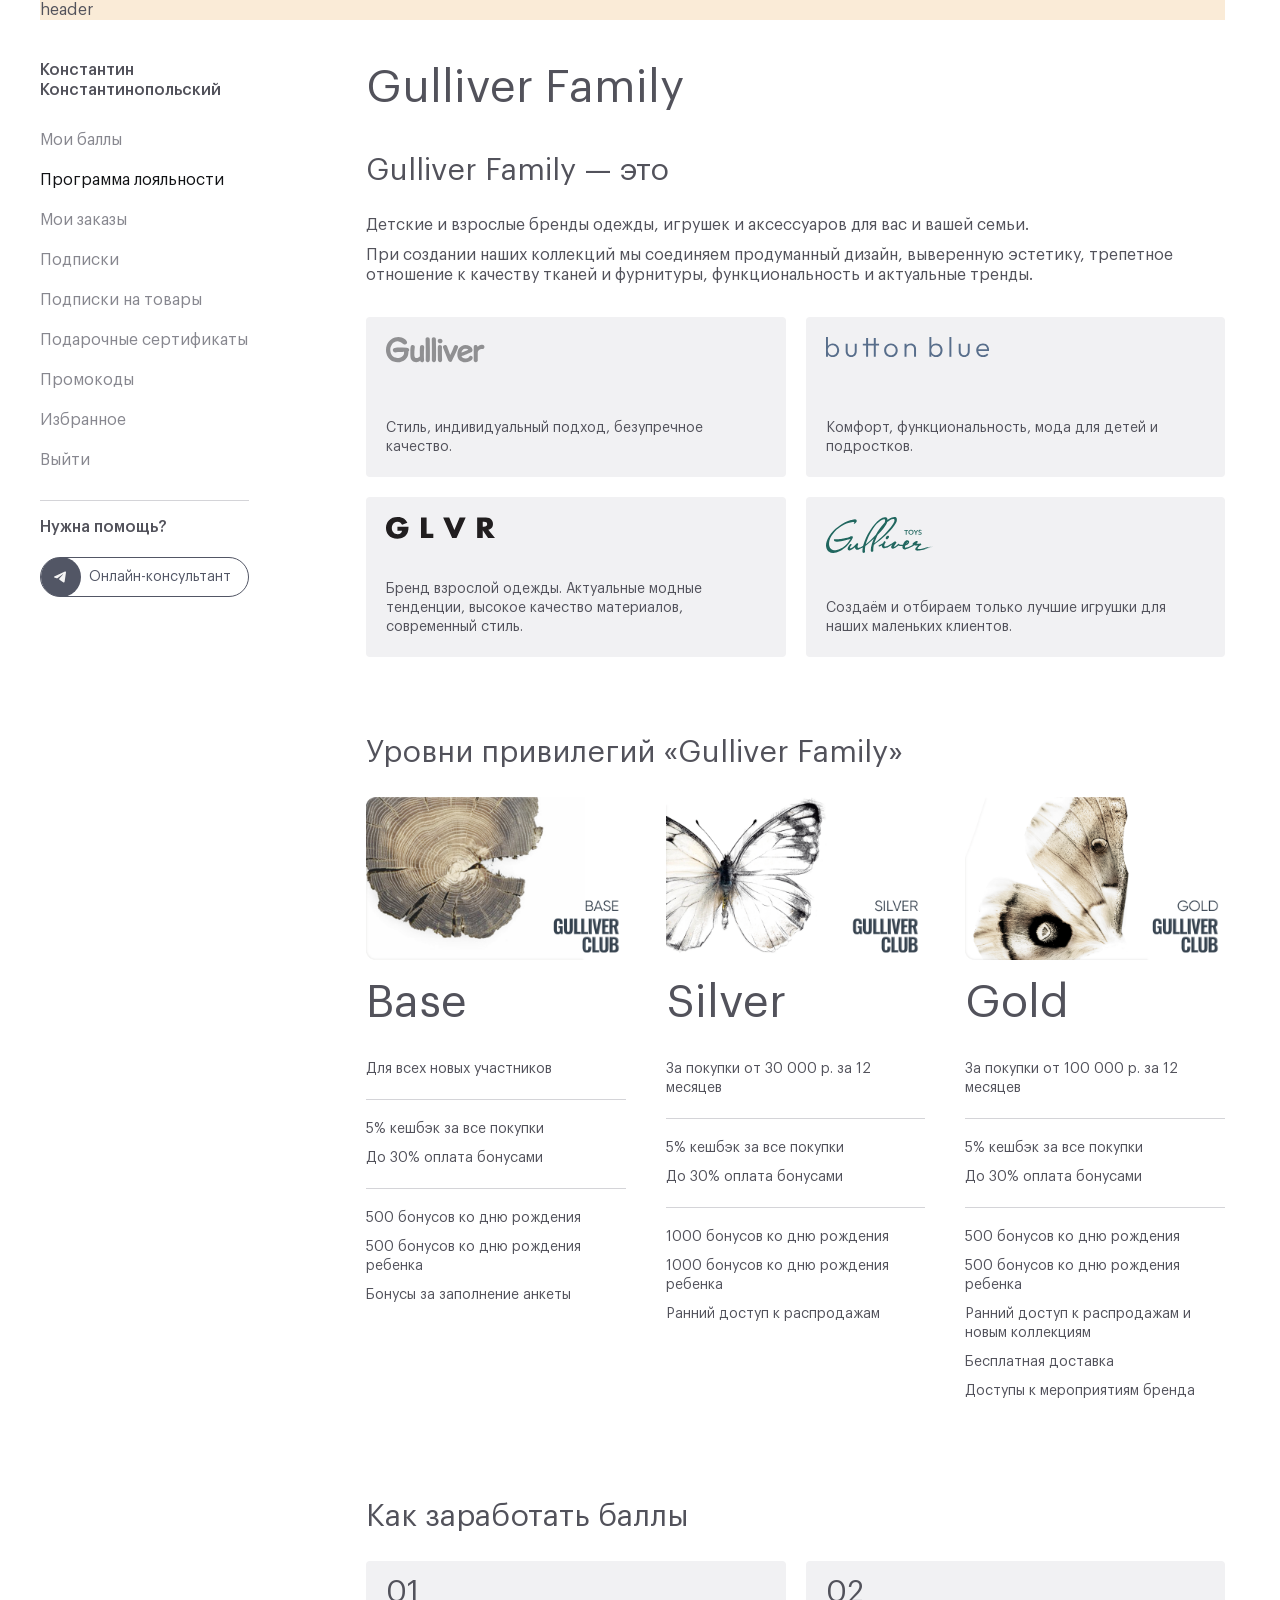
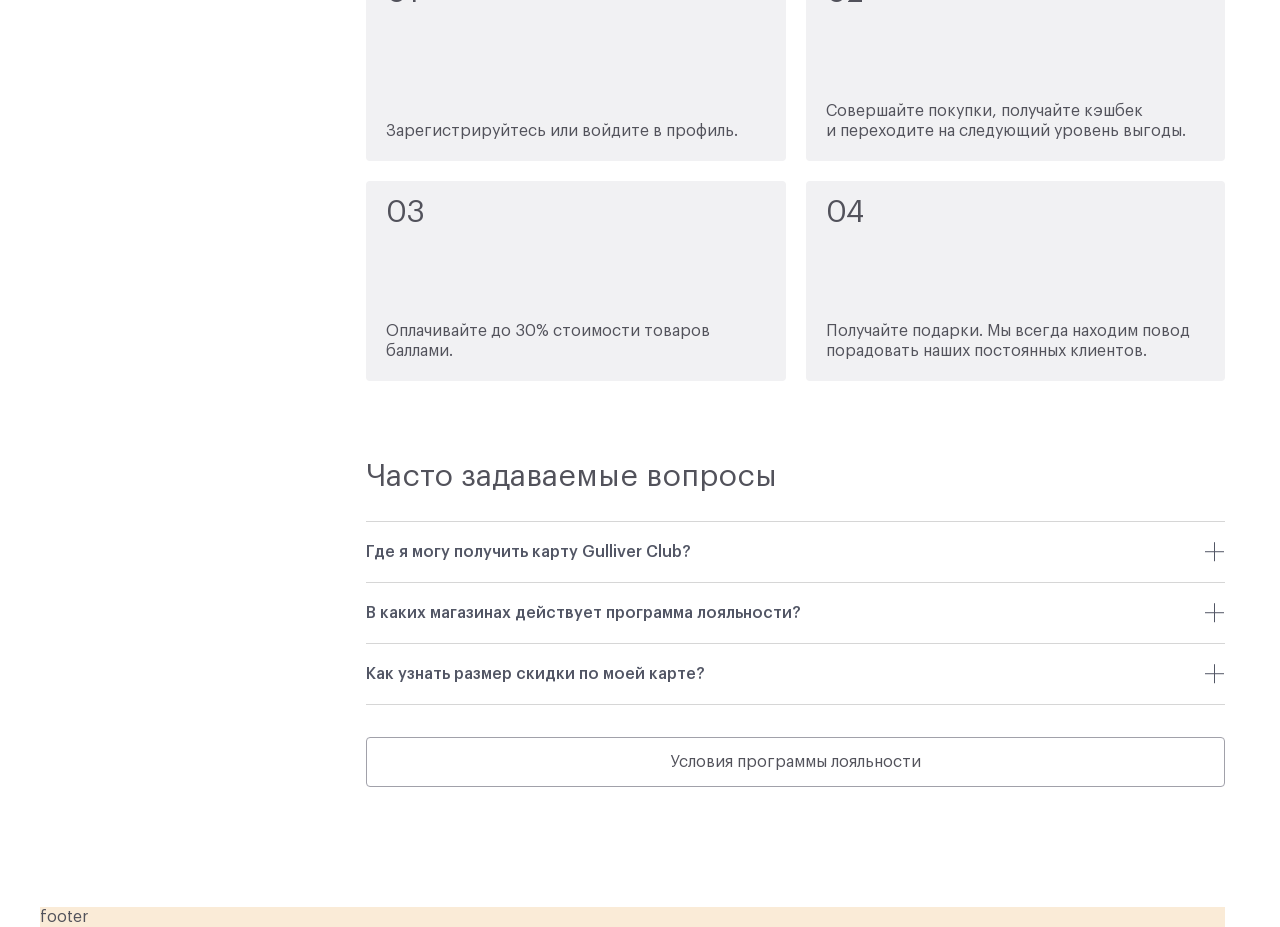
==== commit 48190009: "new fixes" ====
--- a/loyalty-program.html
+++ b/loyalty-program.html
@@ -18,12 +18,9 @@
 
             <div class="loyalty__sidebar sidebar">
 
-                <div class="sidebar__user-info user-info">
-                    <div class="user-info__name">
-                        Константин<br>
-                        Константинопольский                       
-                    </div>
-                    <div class="user-info__points"><span class="user-info__count">0</span> баллов</div>
+                <div class="sidebar__user-name">
+                    Константин<br>
+                    Константинопольский                       
                 </div>
 
                 <nav class="sidebar__menu sidebar-menu">
--- a/css/style.css
+++ b/css/style.css
@@ -71,38 +71,13 @@
 .sidebar {
     padding-right: 34px;
 }
-/* user-info */
-.user-info {
-    background-color: var(--bg);
-    border-radius: 18px;
-    padding: 16px 20px 20px 20px;
+/* username */
+.sidebar__user-name {
+    color: var(--primary);
+    font-weight: 500;
+    font-size: 16px;
+    line-height: 20px;   
     margin-bottom: 30px;
-}
-.user-info__name {
-    color: var(--primary);
-    font-weight: 500;
-    font-size: 16px;
-    line-height: 20px;
-    margin-bottom: 24px;
-}
-.user-info__points {
-    background-color: #fff;
-    border-radius: 100px;
-    height: 46px;
-    width: fit-content;
-    display: flex;
-    align-items: center;
-    justify-content: center;
-    gap: 6px;
-    padding: 0 14px;
-    font-weight: 400;
-    font-size: 19px;
-    line-height: 100%;
-}
-.user-info__count {
-    font-weight: 400;
-    font-size: 30px;
-    line-height: 100%;
 }
 /* sidebar-menu */
 .sidebar-menu {
@@ -210,30 +185,52 @@
     .loyalty__content .section:not(:last-child) {
         margin-bottom: 60px;
     }
+}
+@media (max-width: 575px) {
     .loyalty {
-    }
-}
-@media (max-width: 575px) {
-
+        padding: 20px 0 60px 0;
+    }
+    .page-title {
+        font-size: 30px;
+        line-height: 30px;
+        margin-bottom: 40px;
+    }
+    .section-title {
+        font-size: 30px;
+        line-height: 30px;  
+        margin-bottom: 24px;
+    }
+    .loyalty__content .section:not(:last-child) {
+        margin-bottom: 60px;
+    }
 }
 /* #endregion layouts */
 
 /* #region card */
 .card {
-    background-color: var(--bg);
-    border-radius: 28px;
-    padding: 24px;
     display: grid;
     grid-template-columns: 1fr 1fr;
-    gap: 20px;
+    gap: 40px;
 }
 .card__card-side {
+}
+.card__title {
+    color: var(--primary);
+    font-weight: 500;
+    font-size: 16px;
+    line-height: 20px;
+    display: flex;
+    align-items: center;
+    gap: 6px;
 }
 .card-image {
     position: relative;
     border-radius: 16px;
     overflow: hidden;
     margin-bottom: 20px;
+}
+.card-image img {
+    width: 100%;
 }
 .card-image__info {
     position: absolute;
@@ -291,6 +288,12 @@
 .offcanvas-toggle_white {
     background-image: url('data:image/svg+xml,<svg width="16" height="16" viewBox="0 0 16 16" fill="none" xmlns="http://www.w3.org/2000/svg"><g clip-path="url(%23clip0_7870_25967)"><path d="M8.00098 0.833984C11.9587 0.834331 15.167 4.04315 15.167 8.00098C15.1666 11.9585 11.9585 15.1666 8.00098 15.167C4.04315 15.167 0.834337 11.9587 0.833984 8.00098C0.833984 4.04294 4.04294 0.833984 8.00098 0.833984ZM8.00098 1.83398C4.59522 1.83398 1.83398 4.59522 1.83398 8.00098C1.83434 11.4064 4.59544 14.167 8.00098 14.167C11.4062 14.1666 14.1666 11.4062 14.167 8.00098C14.167 4.59543 11.4064 1.83433 8.00098 1.83398ZM8.00098 7.50098C8.27682 7.50132 8.50098 7.72505 8.50098 8.00098V10.667C8.5008 10.9428 8.27672 11.1666 8.00098 11.167C7.72494 11.167 7.50115 10.943 7.50098 10.667V8.00098C7.50098 7.72483 7.72483 7.50098 8.00098 7.50098ZM8.00684 4.83398C8.28283 4.83416 8.50684 5.05795 8.50684 5.33398C8.50666 5.60987 8.28272 5.83381 8.00684 5.83398H8.00098C7.72494 5.83398 7.50115 5.60998 7.50098 5.33398C7.50098 5.05784 7.72483 4.83398 8.00098 4.83398H8.00684Z" fill="white"/></g><defs><clipPath id="clip0_7870_25967"><rect width="16" height="16" fill="white"/></clipPath></defs></svg>');
 }
+.card-image__empty {
+    color: var(--primary);
+    font-weight: 400;
+    font-size: 16px;
+    line-height: 20px;
+}
 .card-image__list {
 }
 .card-image__item {
@@ -314,22 +317,32 @@
 }
 .card-image__item-points {
 }
-.card__bottom {
-    display: flex;
-    align-items: end;
-    justify-content: space-between;
-}
-.card-image__name {
-    color: #fff;
-    font-weight: 400;
-    font-size: 30px;
-    line-height: 30px;
-    display: flex;
-    align-items: center;
-    gap: 6px;
-}
 .card-image__logo {
-}
+    width: 145px;
+    position: absolute;
+    right: 22px;
+    bottom: 22px;
+}
+@media (max-width: 991px) {
+    .card-image__item {
+        font-size: 14px;
+        line-height: 20px;
+        margin-bottom: 8px;
+    }
+    .card-image__logo {
+        width: 115px;
+        right: 16px;
+        bottom: 16px;
+    }
+}
+@media (max-width: 575px) {
+    .card {
+        display: grid;
+        grid-template-columns: 1fr;
+        gap: 36px;
+    }
+}
+
 /* progress */
 .progress {
     margin-bottom: 36px;
@@ -418,10 +431,11 @@
     display: grid;
     grid-template-columns: 1fr 1fr;
     gap: 12px;
+    margin-bottom: 55px;
 }
 .card-brands__item {
-    background-color: #fff;
-    border-radius: 16px;
+    background-color: var(--bg);
+    border-radius: 18px;
     padding: 14px 18px 16px 18px;
 }
 .card-brands__logo {
@@ -439,14 +453,51 @@
     font-weight: 400;
     font-size: 12px;
     line-height: 100%;
+}
+.card-brands__events_fire {
     background: url('data:image/svg+xml,<svg width="12" height="12" viewBox="0 0 12 12" fill="none" xmlns="http://www.w3.org/2000/svg"><path d="M3.08292 4.64175L3.08142 4.64475L3.07767 4.64925L3.06567 4.66425L3.02742 4.7175C2.99442 4.763 2.95192 4.827 2.89992 4.9095C2.76464 5.13059 2.64871 5.36295 2.55342 5.604C2.32092 6.189 2.13342 7.01775 2.34267 7.95675C2.54142 8.84925 2.92392 9.67725 3.58692 10.2847C4.25592 10.8968 5.17467 11.25 6.37767 11.25C7.59117 11.25 8.54067 10.8428 9.18492 10.1453C9.82467 9.45225 10.1277 8.51025 10.1277 7.5C10.1277 6.85575 9.91392 6.23325 9.62592 5.652C9.35217 5.0985 8.99592 4.554 8.66217 4.04175L8.61342 3.96675C8.25867 3.423 7.93542 2.9205 7.72092 2.442C7.50642 1.9635 7.42317 1.557 7.49442 1.1985C7.50529 1.14412 7.50397 1.088 7.49054 1.03419C7.47711 0.980382 7.45191 0.930222 7.41676 0.887325C7.38161 0.844427 7.33738 0.80986 7.28726 0.786114C7.23714 0.762368 7.18238 0.750033 7.12692 0.75C6.81042 0.75 6.28317 0.861 5.78292 1.11975C5.27817 1.3815 4.75017 1.8195 4.52142 2.5065C4.22892 3.384 4.56567 4.374 4.85367 4.99875C4.98192 5.27625 4.87017 5.58375 4.65792 5.69025C4.61028 5.7142 4.55837 5.7285 4.50518 5.73234C4.45199 5.73617 4.39856 5.72947 4.34797 5.7126C4.29738 5.69574 4.25062 5.66905 4.21037 5.63407C4.17012 5.59908 4.13717 5.5565 4.11342 5.50875L3.71217 4.707C3.68397 4.65059 3.64199 4.60221 3.59012 4.56633C3.53826 4.53045 3.47818 4.50823 3.41545 4.50172C3.35272 4.49522 3.28936 4.50464 3.23124 4.52912C3.17312 4.55359 3.12211 4.59233 3.08292 4.64175Z" fill="%23A6A6A6"/></svg>') no-repeat left center;
     padding-left: 16px;
 }
+.card__data {
+    display: grid;
+    grid-template-columns: 1fr 1fr;
+    gap: 12px;
+}
+.card-data {
+}
+.card-data__item {
+}
+.card-data__name {
+    color: var(--secondary);
+    font-weight: 400;
+    font-size: 14px;
+    line-height: 100%;  
+    margin-bottom: 16px;
+}
+.card-data__value {
+    color: var(--primary);
+    font-weight: 400;
+    font-size: 20px;
+    line-height: 20px;   
+}
+@media (max-width: 991px) {
+    .card-brands {
+        margin-bottom: 36px;
+    }
+    .card-data__name {
+        font-size: 12px;
+        margin-bottom: 10px;
+    }
+    .card-data__value {
+        font-size: 16px;
+    }
+}
+@media (max-width: 575px) {
+}
 /* #endregion card */
 
 /* #region history */
 .history {
-    width: 668px;
 }
 .history__header {
     display: flex;
@@ -556,63 +607,62 @@
     display: flex;
     flex-direction: column;
 }
-.history__title {
-    color: var(--main);
-    padding-bottom: 12px;
-    border-bottom: 1px solid var(--secondary);
-    font-weight: 500;
-    font-size: 16px;
-    line-height: 20px;
-}
 .history__item {
-    height: 92px;
-    display: flex;
-    align-items: top;
-    justify-content: space-between;
+    display: grid;
+    grid-template-columns: 95px auto 160px;
     gap: 12px;
-    padding-top: 20px;
+    padding: 20px 0 20px 0;
 }
 .history-item {
     color: var(--main);    
     border-bottom: 1px solid var(--lines);
-    font-weight: 400;
-    font-size: 16px;
-    line-height: 20px;
 }
 .history-item:last-child {
     border-bottom: none;
 }
 .history-item__date {
-    min-width: 95px;
+    font-weight: 400;
+    font-size: 16px;
+    line-height: 20px;
 }
 .history-item__order {
     width: 100%;
     display: flex;
+    flex-direction: column;
+    gap: 10px;
 }
 .history-item__order-action {
+    font-weight: 400;
+    font-size: 16px;
+    line-height: 20px;
 }
 .history-item__order-link {
+    font-weight: 400;
+    font-size: 16px;
+    line-height: 20px;
     color: var(--main);
-    display: flex;
     text-decoration-color: var(--main);
     text-underline-offset: 4px;
 }
-.history-item__order-link::before {
-    content: "";
-    width: 20px;
-    height: 20px;
-    background: url('data:image/svg+xml,<svg width="5" height="5" viewBox="0 0 5 5" fill="none" xmlns="http://www.w3.org/2000/svg"><path d="M2.50175 4.0568C1.57775 4.0568 0.87775 3.3288 0.87775 2.4328C0.87775 1.5368 1.57775 0.808797 2.50175 0.808797C3.45375 0.808797 4.12575 1.5368 4.12575 2.4328C4.12575 3.3288 3.45375 4.0568 2.50175 4.0568Z" fill="%23525665"/></svg>') no-repeat center center;
-}
 .history-item__points {
-    width: 160px;
-    flex-shrink: 0;
+    display: flex;
+    flex-direction: column;
+    gap: 10px;
+    align-items: end;
 }
 .history-item__points-changes {
     color: var(--black);
     font-weight: 500;
     font-size: 16px;
     line-height: 100%;
-    margin-bottom: 10px;
+}
+.history-item__points-changes_plus {
+    background: url('data:image/svg+xml,<svg width="12" height="13" viewBox="0 0 12 13" fill="none" xmlns="http://www.w3.org/2000/svg"><rect y="0.716797" width="12" height="12" rx="6" fill="%2322C55E"/><path d="M5.26522 7.6008H2.71722V6.2848H5.26522V3.5128H6.67922V6.2848H9.24122V7.6008H6.67922V10.3728H5.26522V7.6008Z" fill="white"/></svg>') no-repeat left center;
+    padding-left: 16px;
+}
+.history-item__points-changes_minus {
+    background: url('data:image/svg+xml,<svg width="12" height="13" viewBox="0 0 12 13" fill="none" xmlns="http://www.w3.org/2000/svg"><rect y="0.716797" width="12" height="12" rx="6" fill="%23A6A6A6"/><path d="M2.87707 6.1808H9.05107V7.3568H2.87707V6.1808Z" fill="white"/></svg>') no-repeat left center;
+    padding-left: 16px;
 }
 .history-item__points-event {
     color: var(--secondary);
@@ -626,6 +676,84 @@
 }
 .history-item__points-event_fire {
     background: url('data:image/svg+xml,<svg width="16" height="17" viewBox="0 0 16 17" fill="none" xmlns="http://www.w3.org/2000/svg"><path d="M8.16991 3.0988C8.42156 2.96881 8.6873 2.86815 8.96191 2.7988C8.98591 3.3388 9.15391 3.8728 9.38191 4.3828C9.70591 5.1038 10.1819 5.8398 10.6459 6.5528L10.6999 6.6348C11.1549 7.3318 11.5999 8.0128 11.9379 8.6968C12.2879 9.4058 12.5029 10.0758 12.5029 10.7168C12.5029 11.8698 12.1579 12.8638 11.5109 13.5648C10.8709 14.2598 9.88691 14.7168 8.50291 14.7168C7.10591 14.7168 6.13491 14.3128 5.45691 13.6918C4.76991 13.0638 4.33491 12.1688 4.09891 11.1078C3.87691 10.1098 4.07291 9.2148 4.33391 8.5578C4.37658 8.45113 4.41991 8.35113 4.46391 8.2578L4.58891 8.5088C4.67924 8.69003 4.80442 8.85167 4.95729 8.98447C5.11016 9.11727 5.28772 9.21861 5.47981 9.2827C5.67189 9.34679 5.87473 9.37237 6.07672 9.35797C6.2787 9.34358 6.47586 9.28949 6.65691 9.1988C7.50291 8.7758 7.73691 7.7388 7.37891 6.9628C7.00691 6.1558 6.71691 5.1528 6.97591 4.3748C7.17091 3.7908 7.63391 3.3748 8.16891 3.0988M4.10991 6.9058L4.10791 6.9098L4.10291 6.9158L4.08691 6.9358L4.03591 7.0068C3.99191 7.06746 3.93525 7.1528 3.86591 7.2628C3.68553 7.55758 3.53096 7.8674 3.40391 8.1888C3.09391 8.9688 2.84391 10.0738 3.12291 11.3258C3.38791 12.5158 3.89791 13.6198 4.78191 14.4298C5.67391 15.2458 6.89891 15.7168 8.50291 15.7168C10.1209 15.7168 11.3869 15.1738 12.2459 14.2438C13.0989 13.3198 13.5029 12.0638 13.5029 10.7168C13.5029 9.8578 13.2179 9.0278 12.8339 8.2528C12.4689 7.5148 11.9939 6.7888 11.5489 6.1058L11.4839 6.0058C11.0109 5.2808 10.5799 4.6108 10.2939 3.9728C10.0079 3.3348 9.89691 2.7928 9.99191 2.3148C10.0064 2.24229 10.0046 2.16746 9.98673 2.09572C9.96882 2.02397 9.93523 1.95709 9.88836 1.8999C9.84149 1.8427 9.78252 1.79661 9.7157 1.76495C9.64887 1.73329 9.57586 1.71684 9.50191 1.7168C9.07991 1.7168 8.37691 1.8648 7.70991 2.2098C7.03691 2.5588 6.33291 3.1428 6.02791 4.0588C5.63791 5.2288 6.08691 6.5488 6.47091 7.3818C6.64191 7.7518 6.49291 8.1618 6.20991 8.3038C6.14638 8.33573 6.07717 8.3548 6.00625 8.35991C5.93533 8.36503 5.8641 8.35609 5.79665 8.3336C5.72919 8.31112 5.66684 8.27553 5.61317 8.22889C5.55951 8.18224 5.51558 8.12546 5.48391 8.0618L4.94891 6.9928C4.9113 6.91759 4.85533 6.85308 4.78618 6.80524C4.71703 6.7574 4.63692 6.72777 4.55328 6.7191C4.46964 6.71042 4.38517 6.72299 4.30767 6.75562C4.23017 6.78825 4.16216 6.83991 4.10991 6.9058Z" fill="%23A1A1AA"/></svg>') no-repeat left center;
+}
+.history__more {
+    height: 50px;
+    width: 100%;
+    display: flex;
+    align-items: center;
+    justify-content: center;
+    padding: 0 60px;
+    border: 1px solid var(--secondary);
+    border-radius: 4px;
+    text-decoration: none;
+    color: var(--primary);
+    font-weight: 400;
+    font-size: 16px;
+    line-height: 20px;  
+}
+@media (max-width: 991px) {
+
+}
+@media (max-width: 575px) {
+    .history__header {
+        flex-direction: column;        
+        align-items: stretch;
+        gap: 16px;
+    }
+    .history__filter {
+        gap: 8px;     
+    }
+    .history__filter-item {
+        width: 100%;
+        justify-content: center;
+    }
+    .dropdown__button {
+        width: 100%;
+        justify-content: space-between;
+    }
+    .history__item {
+        height: fit-content;
+        grid-template-columns: 3fr 2fr;
+        gap: 12px;
+        padding: 14px 0 14px 0;
+    }
+    .history-item {
+        color: var(--main);    
+        border-bottom: 1px solid var(--lines);
+        font-weight: 400;
+        font-size: 14px;
+        line-height: 120%;       
+    }
+    .history-item:last-child {
+        border-bottom: none;
+    }
+    .history-item__date {
+        font-weight: 400;
+        font-size: 10px;
+        line-height: 100%;       
+    }
+    .history-item__order {
+        width: 100%;
+        display: flex;
+        flex-direction: column;
+        gap: 10px;
+    }
+    .history-item__order-action {
+        font-size: 14px;
+        line-height: 120%;       
+    }
+    .history-item__order-link {
+        font-size: 10px;
+        line-height: 100%;       
+    }
+    .history-item__points {
+        grid-row: span 2 / span 2;
+        grid-column-start: 2;
+        grid-row-start: 1;
+    }
+    .history-item__points-changes {
+    }
 }
 /* #endregion history */
 
@@ -664,6 +792,28 @@
     font-size: 14px;
     line-height: 19px;
 }
+@media (max-width: 991px) {
+}
+@media (max-width: 575px) {
+    .about .section-title {
+        font-weight: 400;
+        font-size: 24px;
+        line-height: 120%;
+        margin-bottom: 24px;
+    }
+    .about__text {
+        font-size: 14px;
+        line-height: 19px;
+        margin-bottom: 24px;
+    }
+    .brands {
+        grid-template-columns: 1fr;
+ 
+    }
+    .brands__item {
+        height: 150px;
+    }
+}
 /* #endregion about */
 
 /* #region levels */
@@ -699,6 +849,31 @@
 }
 .cards__row p:not(:last-child) {
     margin-bottom: 10px;
+}
+@media (max-width: 575px) {
+    .cards {
+        display: grid;
+        grid-template-columns: 1fr;
+        gap: 0;
+    }
+    .cards__item {
+        border-top: 1px solid var(--lines);  
+        padding: 16px 0 32px 0;
+    }
+    .cards__image {
+        width: 180px;
+    }
+    .cards__title {
+        font-size: 30px;
+        line-height: 30px;
+        margin-bottom: 12px;
+    }
+    .cards__row {
+        padding: 0;
+    }
+    .cards__row:not(:last-child) {
+        border-bottom: none;    
+    }
 }
 /* #endregion levels */
 
@@ -730,6 +905,15 @@
     font-weight: 400;
     font-size: 16px;
     line-height: 20px;
+}
+@media (max-width: 575px) {
+    .get-points__grid {
+        grid-template-columns: 1fr;
+        gap: 16px; 
+    }
+    .get-points__item {
+        height: 160px;
+    }   
 }
 /* #endregion get-points */
 
@@ -798,6 +982,93 @@
     line-height: 20px;  
 }
 /* #endregion faq */
+
+/* #region other-card */
+.other-card {
+    width: 480px;
+}
+.other-card__image {
+    position: relative;
+    border-radius: 14px;
+    overflow: hidden;
+    margin-bottom: 24px;
+}
+.other-card__image img {
+    width: 100%;
+}
+.other-card__name {
+    position: absolute;
+    right: 14px;
+    bottom: 14px;
+    color: #fff;
+    font-weight: 400;
+    font-size: 45px;
+    line-height: 55px;
+    text-transform: uppercase;
+}
+.other-card__info {
+    background-color: var(--bg);
+    color: var(--primary);
+    height: 44px;
+    display: flex;
+    align-items: center;
+    justify-content: center;
+    border-radius: 4px;
+    font-weight: 400;
+    font-size: 16px;
+    line-height: 20px;
+    margin-bottom: 40px;
+}
+.card-contacts {
+}
+.card-contacts__text {
+    color: var(--primary);
+    font-weight: 400;
+    font-size: 19px;
+    line-height: 24px;
+    margin-bottom: 14px;
+}
+.card-contacts__contacts {
+    display: flex;
+    gap: 24px;
+    font-weight: 400;
+    font-size: 14px;
+    line-height: 24px;
+}
+.card-contacts__contacts a {
+    color: var(--primary);
+    padding-left: 28px;
+    text-decoration: none;
+}
+.card-contacts__tg {
+    background: url('data:image/svg+xml,<svg width="20" height="20" viewBox="0 0 20 20" fill="none" xmlns="http://www.w3.org/2000/svg"><path d="M17.7515 2.39473C17.5566 2.40328 17.367 2.4575 17.196 2.52598C17.0267 2.594 16.0522 3.00994 14.6132 3.6252C13.1741 4.24046 11.3035 5.04167 9.44912 5.83614C5.74042 7.42508 2.09599 8.98848 2.09599 8.98848L2.12255 8.97832C2.12255 8.97832 1.90259 9.05185 1.67958 9.20723C1.56808 9.28492 1.44812 9.38522 1.3499 9.53145C1.25167 9.67768 1.17987 9.88491 1.20693 10.1041C1.30198 10.874 2.0999 11.0924 2.0999 11.0924L2.10302 11.0939L5.66396 12.3127C5.75475 12.6156 6.74401 15.9174 6.96162 16.6166C7.0818 17.0032 7.19428 17.2262 7.31162 17.3783C7.37033 17.4545 7.43186 17.5134 7.4999 17.5564C7.52693 17.5736 7.55536 17.5864 7.58349 17.5979H7.58505C7.58851 17.5994 7.59176 17.5995 7.59521 17.601L7.58583 17.5986C7.59237 17.6013 7.59882 17.6057 7.60537 17.608C7.61806 17.6125 7.62584 17.6123 7.64208 17.6158C8.0499 17.7582 8.3874 17.4939 8.3874 17.4939L8.40146 17.483L10.589 15.4541L14.139 18.2221L14.1835 18.2424C14.8049 18.5183 15.3668 18.3644 15.678 18.1111C15.9892 17.8579 16.1116 17.5314 16.1116 17.5314L16.1249 17.4971L18.7335 3.90098C18.8002 3.59681 18.8097 3.33388 18.7468 3.09629C18.6838 2.85871 18.5309 2.65217 18.339 2.5377C18.147 2.42323 17.9463 2.38618 17.7515 2.39473ZM17.7726 3.20801C17.8517 3.20435 17.9103 3.21339 17.9288 3.22442C17.9473 3.23544 17.9556 3.23399 17.9733 3.30098C17.9911 3.36797 18.0007 3.50906 17.9522 3.72989L17.9507 3.73458L15.3569 17.2518C15.3508 17.2654 15.2967 17.3904 15.1733 17.4908C15.0474 17.5933 14.9074 17.6732 14.5358 17.5174L10.6538 14.49L10.5444 14.4041L10.5421 14.4064L9.38115 13.5354L15.9054 5.85958C15.9555 5.80075 15.9875 5.72866 15.9975 5.65202C16.0076 5.57538 15.9952 5.49748 15.9619 5.42773C15.9286 5.35799 15.8758 5.29938 15.8099 5.259C15.744 5.21862 15.6678 5.1982 15.5905 5.2002C15.515 5.20216 15.4416 5.22546 15.3788 5.26739L5.93818 11.5611L2.37177 10.34C2.37177 10.34 2.01763 10.143 2.00068 10.0057C1.99974 9.99806 1.99556 10.0049 2.01396 9.97754C2.03236 9.95015 2.07862 9.90389 2.13662 9.86348C2.25261 9.78266 2.38505 9.73379 2.38505 9.73379L2.39833 9.72911L2.41162 9.72364C2.41162 9.72364 6.05624 8.16015 9.76474 6.57129C11.619 5.77686 13.4893 4.97625 14.928 4.36114C16.3663 3.74618 17.4056 3.30355 17.4936 3.26817C17.5938 3.22805 17.6934 3.21168 17.7726 3.20801ZM13.446 7.51739L8.49833 13.3385L8.49599 13.3408C8.48827 13.3501 8.48097 13.3598 8.47412 13.3697C8.46627 13.3806 8.45897 13.3918 8.45224 13.4033C8.42444 13.4505 8.40663 13.5029 8.3999 13.5572C8.39989 13.5583 8.39989 13.5593 8.3999 13.5604L7.75537 16.4588C7.74465 16.4275 7.73715 16.416 7.72568 16.3791V16.3783C7.52096 15.7205 6.58762 12.6066 6.45849 12.176L13.446 7.51739ZM9.05693 14.2924L9.94599 14.9596L8.63974 16.1705L9.05693 14.2924Z" fill="%2352525B"/></svg>') no-repeat left center;
+}
+.card-contacts__mail {
+    background: url('data:image/svg+xml,<svg width="20" height="20" viewBox="0 0 20 20" fill="none" xmlns="http://www.w3.org/2000/svg"><path d="M18.5531 15.1912C18.5625 15.1623 18.5689 15.1319 18.5689 15.0998V4.51164C18.5689 4.47935 18.5625 4.44866 18.5529 4.41956C18.5515 4.41558 18.5507 4.41159 18.5491 4.40761C18.5364 4.37353 18.5176 4.34283 18.4941 4.31593C18.4925 4.31413 18.4923 4.31194 18.4907 4.31015C18.4897 4.30915 18.4885 4.30875 18.4875 4.30776C18.4624 4.28105 18.4327 4.25953 18.3995 4.24338C18.3969 4.24219 18.3949 4.24059 18.3923 4.2394C18.3608 4.22525 18.3265 4.21728 18.2904 4.21488C18.2869 4.21468 18.2835 4.21389 18.2799 4.21389C18.2765 4.21369 18.2735 4.21289 18.2701 4.21289H1.68781C1.68442 4.21289 1.68124 4.21369 1.67785 4.21389C1.67466 4.21409 1.67147 4.21468 1.66828 4.21488C1.63181 4.21728 1.59693 4.22545 1.56505 4.2398C1.56305 4.24059 1.56146 4.24199 1.55947 4.24279C1.52559 4.25893 1.49549 4.28085 1.47018 4.30796C1.46919 4.30895 1.46799 4.30915 1.46699 4.31015C1.4654 4.31174 1.4652 4.31394 1.46361 4.31573C1.44009 4.34263 1.42116 4.37353 1.4084 4.40761C1.40681 4.41159 1.40601 4.41558 1.40462 4.41976C1.39505 4.44886 1.38867 4.47955 1.38867 4.51184V15.1002C1.38867 15.1329 1.39525 15.1639 1.40501 15.1934C1.40641 15.1974 1.40721 15.2012 1.4086 15.2052C1.42156 15.2395 1.44069 15.2704 1.4644 15.2973C1.4658 15.2989 1.4662 15.3009 1.46759 15.3025C1.46879 15.3039 1.47038 15.3046 1.47178 15.306C1.48154 15.3162 1.4923 15.3252 1.50347 15.3339C1.50845 15.3377 1.51283 15.3423 1.51801 15.3459C1.53117 15.3551 1.54532 15.3624 1.55987 15.3692C1.56345 15.3708 1.56664 15.3734 1.57023 15.3748C1.6063 15.3901 1.64596 15.3989 1.68761 15.3989H18.2697C18.3114 15.3989 18.351 15.3903 18.3871 15.3748C18.3927 15.3724 18.3979 15.3688 18.4032 15.366C18.4156 15.3599 18.428 15.3535 18.4393 15.3457C18.4453 15.3415 18.4507 15.3361 18.4565 15.3316C18.4666 15.3234 18.4766 15.3152 18.4854 15.3058C18.4869 15.3043 18.4887 15.3031 18.4903 15.3015C18.4919 15.2997 18.4923 15.2973 18.4939 15.2955C18.5172 15.2688 18.536 15.2381 18.5487 15.2042C18.5507 15.1998 18.5517 15.1956 18.5531 15.1912ZM1.98675 5.18965L7.01834 9.78568L1.98675 14.4184V5.18965ZM12.2994 9.56047C12.2787 9.57402 12.2568 9.58538 12.2395 9.60451C12.2329 9.61169 12.2307 9.62105 12.2249 9.62863L9.97886 11.6802L2.45829 4.81059H17.4994L12.2994 9.56047ZM7.46157 10.1905L9.77718 12.3056C9.83437 12.3578 9.90652 12.3839 9.97886 12.3839C10.0512 12.3839 10.1234 12.3578 10.1803 12.3056L12.4673 10.2168L17.498 14.801H2.4539L7.46157 10.1905ZM12.9107 9.81178L17.971 5.18965V14.4232L12.9107 9.81178Z" fill="%2352525B"/></svg>') no-repeat left center;
+}
+.card-contacts__phone {
+    background: url('data:image/svg+xml,<svg width="20" height="20" viewBox="0 0 20 20" fill="none" xmlns="http://www.w3.org/2000/svg"><path d="M7.87542 17.0669C8.66762 17.5105 9.44787 17.7333 10.1747 17.7333C10.7832 17.7331 11.3541 17.5769 11.8623 17.2632L13.7355 16.1077C13.8031 16.066 13.8513 15.9994 13.8697 15.9221C13.888 15.845 13.8746 15.7637 13.833 15.6961L12.2093 13.0646C12.1677 12.9972 12.1009 12.949 12.0238 12.9306C11.946 12.9125 11.8651 12.9257 11.7978 12.9673L9.91044 14.1322C9.62026 14.3112 9.24797 14.3684 8.88984 14.2897C8.5317 14.2107 8.22598 14.0031 8.051 13.7193L5.48585 9.5621C5.11496 8.96102 5.3019 8.1702 5.90258 7.79931L5.90278 7.79911L7.86167 6.58976C8.00217 6.50307 8.04562 6.31892 7.95892 6.17841L6.33506 3.54747C6.24836 3.40697 6.06401 3.36292 5.92371 3.45002L3.96642 4.65816C1.78492 6.00462 1.86145 9.53918 4.15296 13.2537C5.20345 14.9569 6.52558 16.3111 7.87542 17.0669ZM4.28071 5.16677L5.9835 4.11587L7.29347 6.238L5.58889 7.2903C5.58849 7.2905 5.58809 7.2909 5.58809 7.2909C4.7076 7.83518 4.43337 8.9945 4.97725 9.8758L7.54239 14.0328C7.80168 14.4535 8.24611 14.7598 8.76149 14.8734C9.2699 14.9848 9.80341 14.9005 10.2245 14.6406L11.8574 13.6328L13.1671 15.7553L11.5483 16.754C10.366 17.4834 9.05725 17.043 8.16759 16.5449C6.90504 15.8378 5.65984 14.5575 4.66176 12.9396C2.5552 9.52483 2.39855 6.32848 4.28071 5.16677Z" fill="%2352525B"/><path d="M9.88095 6.68722C10.8483 6.74442 11.7045 7.24147 12.2303 8.05122C12.7329 8.82291 12.8539 9.76858 12.5619 10.6459C12.5097 10.8025 12.5944 10.9719 12.751 11.0238C12.7823 11.0343 12.814 11.0391 12.8455 11.0391C12.9708 11.0391 13.0874 10.96 13.1291 10.8346C13.479 9.78353 13.334 8.64992 12.7315 7.72517C12.1109 6.76894 11.0582 6.15769 9.91623 6.09013C9.74981 6.08315 9.60991 6.20612 9.60014 6.37094C9.59038 6.53596 9.71613 6.67746 9.88095 6.68722Z" fill="%2352525B"/><path d="M10.3 4.46798C11.8665 4.64794 13.257 5.50752 14.115 6.82588C14.9462 8.10398 15.1818 9.67764 14.7611 11.1435C14.7154 11.3023 14.8071 11.4677 14.9658 11.5132C14.9935 11.5212 15.021 11.5249 15.0485 11.5249C15.1782 11.5249 15.298 11.4394 15.3355 11.3085C15.804 9.67605 15.5417 7.92321 14.616 6.49983C13.6606 5.03159 12.1124 4.07456 10.3682 3.87407C10.2074 3.85513 10.0561 3.97292 10.0372 4.13694C10.0182 4.30097 10.1358 4.44904 10.3 4.46798Z" fill="%2352525B"/><path d="M10.7086 2.51373C12.7891 2.80292 14.6389 3.97878 15.7841 5.73998C16.9059 7.46331 17.2423 9.59182 16.7074 11.5796C16.6644 11.7391 16.759 11.9031 16.9185 11.9459C16.9444 11.9529 16.9707 11.9563 16.9964 11.9563C17.1281 11.9563 17.2491 11.8686 17.2848 11.7351C17.8639 9.58345 17.4996 7.27936 16.2853 5.41393C15.0457 3.50764 13.0432 2.23472 10.7913 1.92162C10.6285 1.89989 10.4766 2.0129 10.4541 2.17652C10.4312 2.33995 10.5452 2.49101 10.7086 2.51373Z" fill="%2352525B"/></svg>') no-repeat left center;  
+}
+@media (max-width: 575px) {
+    .other-card {
+        width: 100%;
+    }
+    .other-card__image {
+        margin-bottom: 20px;
+    }
+    .other-card__name {
+        font-size: 30px;
+        line-height: 30px;
+    }
+    .other-card__info {
+        text-align: center;
+    }
+    .card-contacts__contacts {
+        flex-direction: column;
+        gap: 16px;
+    }
+}
+/* #endregion other-card */
 
 /* #region offcanvas */
 .offcanvas__overlay {
